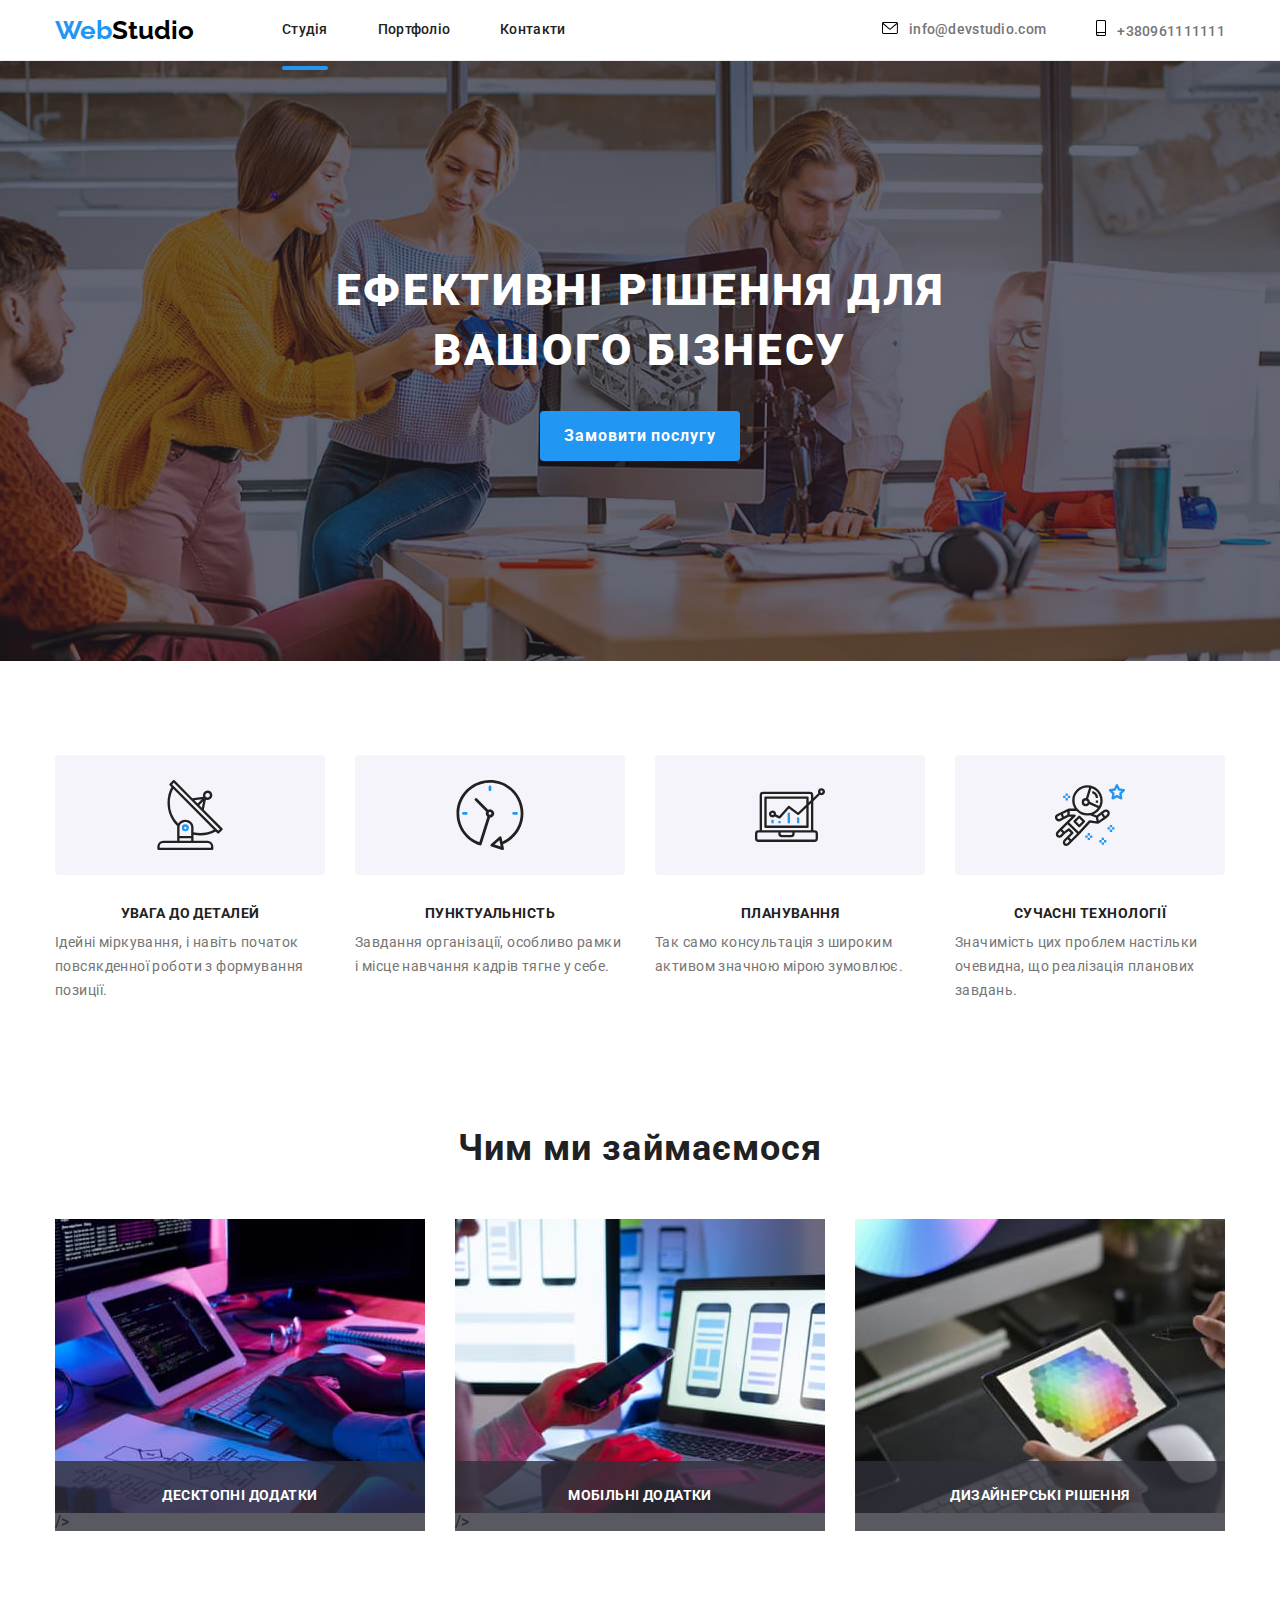
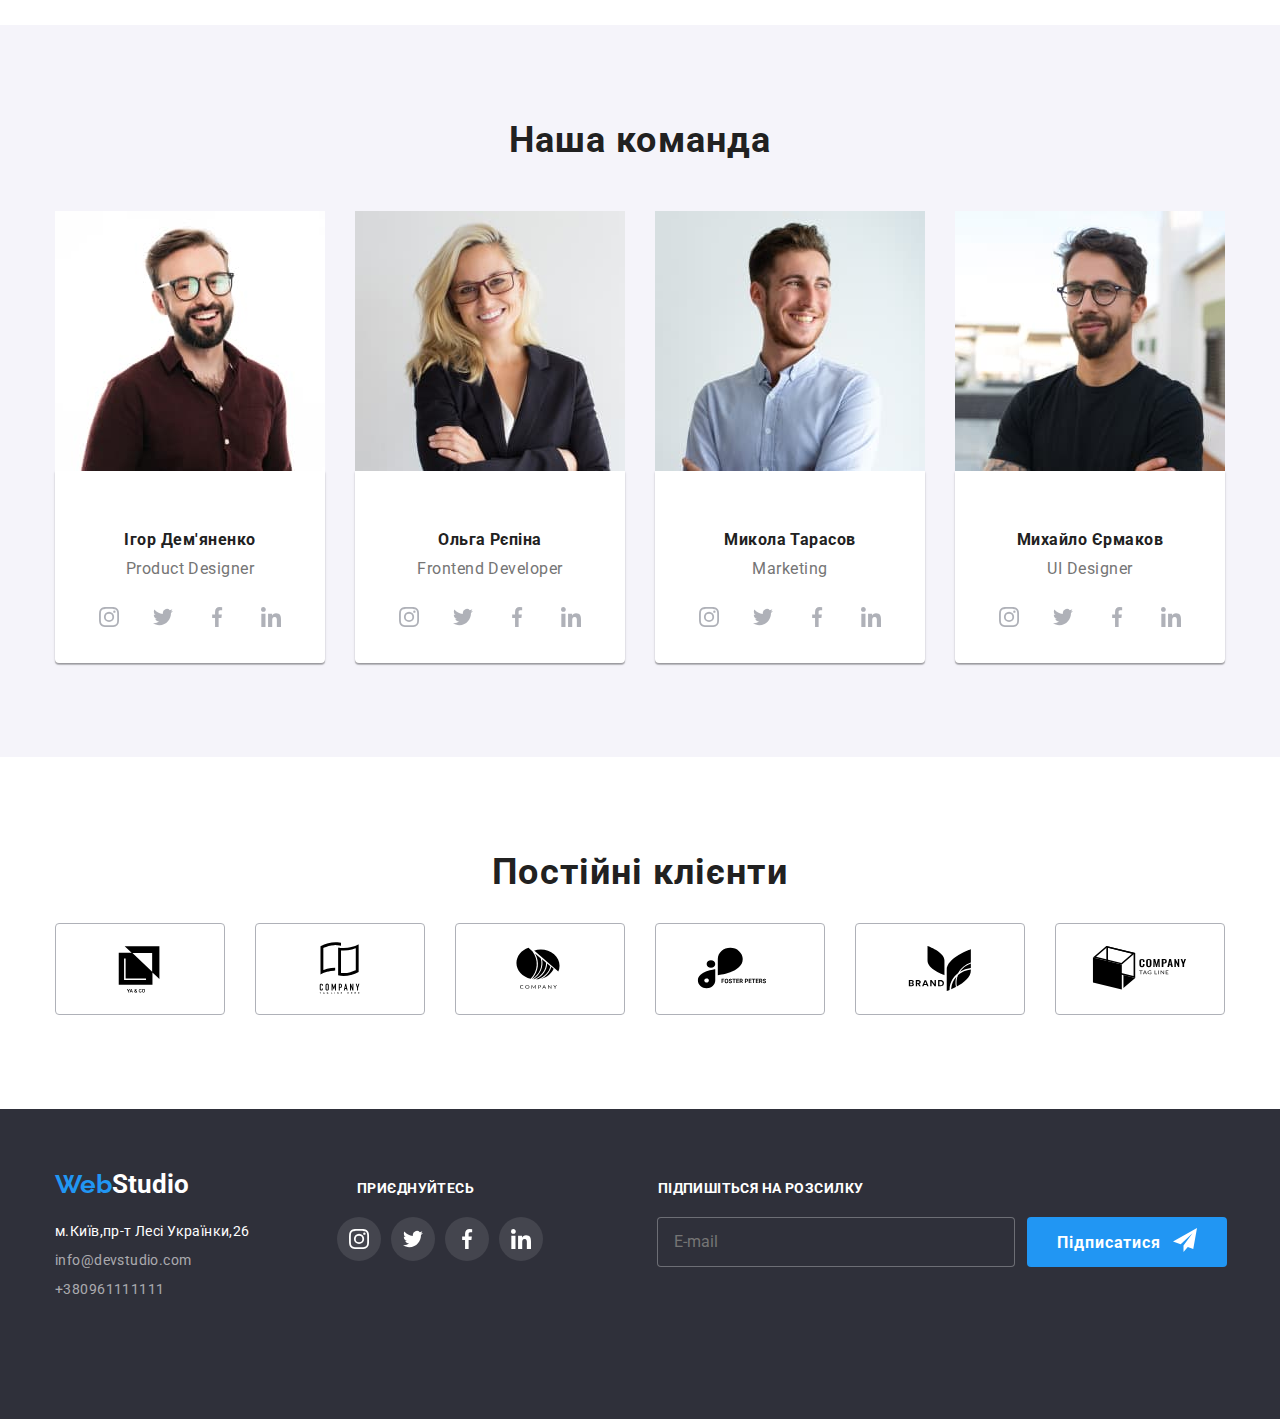
==== index.html @ 284c0810 "адаптивна верствка" ====
<!DOCTYPE html>
<html lang="en">
  <head>
    <meta charset="UTF-8" />
    <meta http-equiv="X-UA-Compatible" content="IE=edge" />
    <meta name="viewport" content="width=device-width, initial-scale=1.0" />
 <link rel="preconnect" href="https://fonts.googleapis.com" />
    <link rel="preconnect" href="https://fonts.gstatic.com" crossorigin />
    <link
      href="https://fonts.googleapis.com/css2?family=Raleway:wght@700&family=Roboto:wght@400;500;700;900&display=swap"
      rel="stylesheet"
    />
    <link
      rel="stylesheet"
      href="https://cdnjs.cloudflare.com/ajax/libs/modern-normalize/1.1.0/modern-normalize.min.css"
    />
    <title>WebStudio</title>

    <link
      rel="stylesheet"
      href="https://cdnjs.cloudflare.com/ajax/libs/modern-normalize/1.1.0/modern-normalize.min.css"
    />
    <link rel="stylesheet" href="./css/main.min.css" />
  </head>
  <body>
    <header class="section__header">
      <div class="container container__header">
        <nav class="navigation">
          <a lang="en" class="link logo___main" href="./index.html">
            <span class="logo">Web</span
            ><span class="logo logo__additional">Studio</span></a
          >
         
            <ul class="list navigation__menu">
            <li class="navigation__items">
              <a href="./index.html" class="link navigation__titles current link__navigation">
                Студія</a
              >
            </li>
            <li>
              <a href="./portfolio.html" class="link navigation__titles link__navigation">
                Портфоліо
              </a>
            </li>

            <li>
              <a href="#" class="link navigation__titles link__navigation"> Контакти</a>
            </li>
          </ul>
        </nav>
      
         <ul class="list list__contacts">
          <li>
            <a
              href="mailto:info@devstudio.com"
              class="link__contacts contacts"
            >
              
              <svg class="contacts__icon envelope" width="16"
                  height="12">
                <use
                  href="./images/icons.svg#icon-envelope"
                  
                ></use>
              </svg>
              info@devstudio.com</a
            >
          </li>
          <li>
            <a href="tel:+380961111111" class="link__contacts contacts">
             <svg class="contacts__icon smartphone"  width="10"
                  height="16">
                <use
                  href="./images/icons.svg#icon-smartphone"
                 
                ></use>
              </svg>
              +380961111111</a
            >
          </li>
        </ul>
       
         <button type="button" class="menu__button js-open-menu"
        >
            <svg width="40" height="40">
              
            <use href="./images/icons.svg#icon-menu_40px-1"></use>
            </svg>
          </button>
      </div>
    </header>
     <main>
     <section class="section__hero overlay">
 
    
    <h1 class="hero__title">Ефективні рішення для вашого бізнесу</h1>
    <button type="button"  class="button button__primary" data-modal-open>Замовити послугу</button>
 
      </section>
    
      <section class="section__benefits">
        <div class="container">
          <h2 class="is-hidden">Наші переваги</h2>

          <ul class="list list__benefits">
            <li class="benefits__items">
              <div class="benefits">
                <svg class="benefits__icon antenna"  width="65.32"
                    height="70">
                  <use
                    href="./images/icons.svg#icon-antenna"
                   
                  ></use>
                </svg>
              </div>

              <h3 class="benefits__title">Увага до деталей</h3>

              <p class="discription__benefits">
                Ідейні міркування, і навіть початок повсякденної роботи з
                формування позиції.
              </p>
            </li>

            <li class="benefits__items">
              <div class="benefits">
                <svg class="benefits__icon clock" width="66.96"
                    height="70">
                  <use
                    href="./images/icons.svg#icon-clock"
                    
                  ></use>
                </svg>
              </div>
              <h3 class="benefits__title">Пунктуальність</h3>

              <p class="discription__benefits">
                Завдання організації, особливо рамки і місце навчання кадрів
                тягне у себе.
              </p>
            </li>

            <li class="benefits__items">
              <div class="benefits">
                <svg class="benefits__icon diagram"  width="70"
                    height="53.69">
                  <use
                    href="./images/icons.svg#icon-diagram"
                   
                  ></use>
                </svg>
              </div>
              <h3 class="benefits__title">Планування</h3>

              <p class="discription__benefits">
                Так само консультація з широким активом значною мірою зумовлює.
              </p>
            </li>

            <li class="benefits__items">
              <div class="benefits">
                <svg class="benefits__icon astronaut" width="70"
                    height="70">
                  <use
                    href="./images/icons.svg#icon-astronaut"
                    
                  ></use>
                </svg>
              </div>

              <h3 class="benefits__title">Сучасні технології</h3>

              <p class="discription__benefits">
                Значимість цих проблем настільки очевидна, що реалізація
                планових завдань.
              </p>
            </li>
          </ul>
        </div>
      </section>
      <section class="section activity__section">
        <div class="container">
          <h2 class="activity__title">Чим ми займаємося</h2>
          <ul class="list list__activity">
            <li class="activity__item">
  <img class="activity__img" 
 srcset="./images/activity/activity1.jpg 1x, ./images/activity/activity1_2x.jpg 2x" 
src="./images/activity/activity1.jpg" 
alt="людина працює за комп'ютером" 
width="370" 
height="294">            
/>
              <div class="activity">
                <h3 class="picture__title">Десктопні додатки</h3>
              </div>
            </li>

            <li class="activity__item">
   <img class="activity__img" 
 srcset="./images/activity/activity2.jpg 1x, ./images/activity/activity2_2x.jpg 2x" 
src="./images/activity/activity2.jpg" 
alt="людина за комп'ютером з телефоном в руках" 
width="370" 
height="294">            
/>          

               <div class="activity">
                <h3 class="picture__title">Мобільні додатки</h3>
              </div>
            </li>

            <li class="activity__item">
 
 <img class="activity__img" 
 srcset="./images/activity/activity3.jpg 1x, ./images/activity/activity3_2x.jpg 2x" 
src="./images/activity/activity3.jpg" 
alt="людина з планшетом в руках" 
width="370" 
height="294">
              
<div class="activity">
                <h3 class="picture__title">Дизайнерські рішення</h3>
              </div>
            </li>
          </ul>
        </div>
      </section>
</section>
      <section class="team__section">
        <div class="container team__container">
          <h2 class="team__title">Наша команда</h2>
          <ul class="list list__team">
            <li class="team__card">
               <picture>
<source srcset="./images/team/teamcard1_1x_desktop.jpg 1x, ./images/team/teamcard1_2x_desktop.jpg 2x "
media="(min-width:1200px">
<source srcset="./images/team/teamcard1_1x_tablet.jpg 1x, ./images/team/teamcard1_2x_tablet.jpg 2x"
media="(min-width: 768px)">
<source srcset="./images/team/teamcard1_1x_mobile.jpg 1x, ./images/team/teamcard1_2x_mobile.jpg 2x" 
media="(max-width: 767px)">
<img class="team__image" 
src="./images/teamcard1_1x_desktop.jpg" 
alt="фото Ігора Дем'яненко">
                        </picture>
 
              <div class="team__item">
                <h3 class="person__title">Ігор Дем'яненко</h3>
                <p class="post__title">Product Designer</p>
                <ul class="list icon__list">
                  <li class="icon__item">
                    <a href="" class="link__icon">
                      <svg class="icon">
                        <use
                          href="./images/icons.svg#icon-instagram"
                          width="20"
                          height="20"
                        ></use>
                      </svg>
                    </a>
                  </li>
                  <li class="icon__item">
                    <a href="" class="link__icon">
                      <svg class="icon">
                        <use
                          href="./images/icons.svg#icon-twitter"
                          width="20"
                          height="20"
                        ></use>
                      </svg>
                    </a>
                  </li>
                  <li class="icons__item">
                    <a href="" class="link__icon">
                      <svg class="icon">
                        <use
                          href="./images/icons.svg#icon-facebook"
                          width="20"
                          height="20"
                        ></use>
                      </svg>
                    </a>
                  </li>
                  <li class="icons__item">
                    <a href="" class="link__icon">
                      <svg class="icon">
                        <use
                          href="./images/icons.svg#icon-linkedin"
                          width="20"
                          height="20"
                        ></use>
                      </svg>
                    </a>
                  </li>
                </ul>
              </div>
            </li>
            <li class="team__card">
              <picture>
<source srcset="./images/team/teamcard2_1x_desktop.jpg 1x, ./images/team/teamcard2_2x_desktop.jpg 2x "
media="(min-width:1200px">
<source srcset="./images/team/teamcard2_1x_tablet.jpg 1x, ./images/team/teamcard2_2x_tablet.jpg 2x"
media="(min-width: 768px)">
<source srcset="./images/team/teamcard2_1x_mobile.jpg 1x, ./images/team/teamcard2_2x_mobile.jpg 2x" 
media="(max-width: 767px)">
<img class="team__image" 
src="./images/teamcard2_1x_desktop.jpg" 
alt="фото Ольги Рєпіної">  
</picture>            
              <!-- <img
                src="./images/teamcard2.jpg"
                alt="фронтенд розробник"
                width="450"
                height="460"
              /> -->
              <div class="team__item">
                <h3 class="person__title">Ольга Рєпіна</h3>
                <p class="post__title">Frontend Developer</p>
                <ul class="list icon__list">
                  <li class="icon__item">
                    <a href="" class="link__icon">
                      <svg class="icon">
                        <use
                          href="./images/icons.svg#icon-instagram"
                          width="20"
                          height="20"
                        ></use>
                      </svg>
                    </a>
                  </li>
                  <li class="icon__item">
                    <a href="" class="link__icon">
                      <svg class="icon">
                        <use
                          href="./images/icons.svg#icon-twitter"
                          width="20"
                          height="20"
                        ></use>
                      </svg>
                    </a>
                  </li>
                  <li class="icons__item">
                    <a href="" class="link__icon">
                      <svg class="icon">
                        <use
                          href="./images/icons.svg#icon-facebook"
                          width="20"
                          height="20"
                        ></use>
                      </svg>
                    </a>
                  </li>
                  <li class="icons__item">
                    <a href="" class="link__icon">
                      <svg class="icon">
                        <use
                          href="./images/icons.svg#icon-linkedin"
                          width="20"
                          height="20"
                        ></use>
                      </svg>
                    </a>
                  </li>
                </ul>
              </div>
            </li>

            <li class="team__card">
<picture>
<source srcset="./images/team/teamcard3_1x_desktop.jpg 1x, ./images/team/teamcard3_2x_desktop.jpg 2x "
media="(min-width:1200px">
<source srcset="./images/team/teamcard3_1x_tablet.jpg 1x, ./images/team/teamcard3_2x_tablet.jpg 2x"
media="(min-width: 768px)">
<source srcset="./images/team/teamcard3_1x_mobile.jpg 1x, ./images/team/teamcard3_2x_mobile.jpg 2x" 
media="(max-width: 767px)">
<img class="team__image" 
src="./images/teamcard3_1x_desktop.jpg" 
alt="фото Миколи Тарасова">  
</picture> 
              <!-- <img
                src="./images/teamcard3.jpg"
                alt="маркетолог"
                width="270"
                height="260"
              /> -->
              <div class="team__item">
                <h3 class="person__title">Микола Тарасов</h3>
                <p class="post__title">Marketing</p>
                <ul class="list icon__list">
                  <li class="icon__item">
                    <a href="" class="link__icon">
                      <svg class="icon">
                        <use
                          href="./images/icons.svg#icon-instagram"
                          width="20"
                          height="20"
                        ></use>
                      </svg>
                    </a>
                  </li>
                  <li class="icon__item">
                    <a href="" class="link__icon">
                      <svg class="icon">
                        <use
                          href="./images/icons.svg#icon-twitter"
                          width="20"
                          height="20"
                        ></use>
                      </svg>
                    </a>
                  </li>
                  <li class="icons__item">
                    <a href="" class="link__icon">
                      <svg class="icon">
                        <use
                          href="./images/icons.svg#icon-facebook"
                          width="20"
                          height="20"
                        ></use>
                      </svg>
                    </a>
                  </li>
                  <li class="icons__item">
                    <a href="" class="link__icon">
                      <svg class="icon">
                        <use
                          href="./images/icons.svg#icon-linkedin"
                          width="20"
                          height="20"
                        ></use>
                      </svg>
                    </a>
                  </li>
                </ul>
              </div>
            </li>
            <li class="team__card">
 <picture>
<source srcset="./images/team/teamcard4_1x_desktop.jpg 1x, ./images/team/teamcard4_2x_desktop.jpg 2x "
media="(min-width:1200px">
<source srcset="./images/team/teamcard4_1x_tablet.jpg 1x, ./images/team/teamcard4_2x_tablet.jpg 2x"
media="(min-width: 768px)">
<source srcset="./images/team/teamcard4_1x_mobile.jpg 1x, ./images/team/teamcard4_2x_mobile.jpg 2x" 
media="(max-width: 767px)">
<img class="team__image" 
src="./images/teamcard4_1x_desktop.jpg" 
alt="фото Михайла Єрмакова">  
</picture>              
              <!-- <img
                src="./images/teamcard4.jpg"
                alt="дизайнер інтерфейсу"
                width="270"
                height="260"
              /> -->
              <div class="team__item">
                <h3 class="person__title">Михайло Єрмаков</h3>
                <p class="post__title">UI Designer</p>
                <ul class="list icon__list">
                  <li class="icon__item">
                    <a href="" class="link__icon">
                      <svg class="icon">
                        <use
                          href="./images/icons.svg#icon-instagram"
                          width="20"
                          height="20"
                        ></use>
                      </svg>
                    </a>
                  </li>
                  <li class="icon__item">
                    <a href="" class="link__icon">
                      <svg class="icon">
                        
                        <use
                          href="./images/icons.svg#icon-twitter"
                          width="20"
                          height="20"
                        ></use>
                      </svg>
                    </a>
                  </li>
                  <li class="icons__item">
                    <a href="" class="link__icon">
                      <svg class="icon">
                        <use
                          href="./images/icons.svg#icon-facebook"
                          width="20"
                          height="20"
                        ></use>
                      </svg>
                    </a>
                  </li>
                  <li class="icons__item">
                    <a href="" class="link__icon">
                      <svg class="icon">
                        <use
                          href="./images/icons.svg#icon-linkedin"
                          width="20"
                          height="20"
                        ></use>
                      </svg>
                    </a>
                  </li>
                </ul>
        </div>
      </section>
    <section class="section__clients">
        <div class="container">
          <h2 class="clients__title">Постійні клієнти</h2>
          <ul class="list list__clients">
            <li>
              <a href="" class="clients__link">
                <svg class="clients__icon">
                  <use
                    href="./images/icons.svg#icon-logo1"
                    width="106"
                    height="60"
                  ></use>
                </svg>
              </a>
            </li>
            <li>
              <a href="" class="clients__link">
                <svg class="clients__icon">
                  <use
                    href="./images/icons.svg#icon-logo2"
                    width="106"
                    height="60"
                  ></use>
                </svg>
              </a>
            </li>
            <li>
              <a href="" class="clients__link">
                <svg class="clients__icon">
                  <use
                    href="./images/icons.svg#icon-logo3"
                    width="106"
                    height="60"
                  ></use>
                </svg>
              </a>
            </li>
            <li>
              <a href="" class="clients__link">
                <svg class="clients__icon">
                  <use
                    href="./images/icons.svg#icon-logo4"
                    width="106"
                    height="60"
                  ></use>
                </svg>
              </a>
            </li>
            <li>
              <a href="" class="clients__link">
                <svg class="clients__icon">
                  <use
                    href="./images/icons.svg#icon-Logo5"
                    width="106"
                    height="60"
                  ></use>
                </svg>
              </a>
            </li>
            <li class="clients__item">
              <a href="" class="clients__link">
                <svg class="clients__icon">
                  <use
                    href="./images/icons.svg#icon-Logo-20-1"
                    width="106"
                    height="60"
                  ></use>
                </svg>
              </a>
            </li>
          </ul>
        </div>
      </section>   
      <footer class="footer">
      <div class="container box_footer">
        <div class="box">
         
          <div class="box__first">
            <div class="logo__footer">
              <a lang="en" href="./index.html" class="link">
                <span class="logo">Web</span
                ><span class="logo__specific">Studio</span></a
              >
            </div>
            <div class="conainer__address">
            <address>
              <ul class="list address__list">
                <li class="address__item">
                  <a
                    class="link link__map"
                    href="https://goo.gl/maps/CPtrU1FHBa2aNyZL9"
                    target="_blank"
                    rel="noopener noreferrer nofollow"
                  >
                    м.Київ,пр-т Лесі Українки,26</a
                  >
                </li>
                <li class="address__item">
                  <a class="link__mail" href="mailto:info@devstudio.com"
                    >info@devstudio.com</a
                  >
                </li>
                <li class="address__item">
                  <a class="link__phone" href="tel:+380961111111"
                    >+380961111111</a
                  >
                </li>
              </ul>
            </address>
            </div>
          </div>
          <div class="box__icons">
            <p class="footer__title footer__title--left">приєднуйтесь</p>
<ul class="list footer__list">
                  <li class="icon__item">
                    <a href="" class="link__icon">
                      <svg class="icon__footer"  width="20"
                          height="20">
                        <use
                          href="./images/icons.svg#icon-instagram"
                         
                        ></use>
                      </svg>
                    </a>
                  </li>
                  <li class="icon__item">
                    <a href="" class="link__icon">
                      <svg class="icon__footer"  width="20"
                          height="20">
                        <use
                          href="./images/icons.svg#icon-twitter"
                         
                        ></use>
                      </svg>
                    </a>
                  </li>
                  <li class="icon__item">
                    <a href="" class="link__icon">
                      <svg class="icon__footer" width="20"
                          height="20">
                        <use
                          href="./images/icons.svg#icon-facebook"
                         
                        ></use>
                      </svg>
                    </a>
                  </li>
                  <li class="icon__item">
                    <a href="" class="link__icon" >
                      <svg class="icon__footer" width="20"
                          height="20">
                        <use
                          href="./images/icons.svg#icon-linkedin"
                          
                        ></use>
                      </svg>
                    </a>
                  </li>
                </ul>
            

        </div>
      </div>
     
      <div class="box__form">
      <p class="footer__title footer__title--right">Підпишіться на розсилку</p>
      
      <form  class="footer__form">

<input type="email" id="mail" name="user-email" class="field__footer" placeholder="E-mail">

<button type="submit" class="button__footer">
Підписатися
<svg width="24" height="24">
  <use href="./images/icons.svg#icon-icon-send-3-1" ></use>
</svg>
</button>
</div>
</div>
      </form>
    </footer>
    <div class="mobile__menu js-menu-container">
      <div class="mobile__container">
      <button type="button" class="mobile__button js-close-menu">
        <svg class="icon__button" width="18.67" height="18.67">
          <use href="./images/icons.svg#icon-close_40px-2-1"></use>
      </svg>
        </button>
        
<ul class="list mobile__list">
            <li class="menu__items">
              <a href="./index.html" class="link mobile__link">
                Студія</a
              >
            </li>
            <li class="menu__items">
              <a href="./portfolio.html" class="link mobile__link">
                Портфоліо
              </a>
            </li>

            <li class="menu__items">
              <a href="#" class="link mobile__link"> Контакти</a>
            </li>
          </ul>
           <ul class="list contacts__list">
          <li class="contacts__item">
            <a
              href="mailto:info@devstudio.com"
              class="link contacts__link"
            >
              
             
              info@devstudio.com</a
            >
          </li>
          <li class="contacts__item">
            <a href="tel:+380961111111" class="link contacts__link">
            
              +380961111111</a
            >
          </li>
        </ul>
        <ul class="list networks__list">
         <li class="networks__item">
          <a href="#" class="link network__link">Instagram</a>
         <div class="line"></div>
         </li>
<li class="networks__item">
          <a href="#" class="link network__link">Twitter</a>
          <div class="line"></div>
         </li>
        
        <li class="networks__item">
          <a href="#" class="link network__link">Facebook</a>
               <div class="line"></div>
         </li>
         <li class="networks__item">
          <a href="#" class="link network__link">LinkedIn</a>
               
         </li>
         </ul>
         </div>
    </div>
    <div class="backdrop is-hidden" data-modal>
      <div class="modal">
        
        <button data-modal-close class="close__button">
          <svg class="close__btn" width="18" height="18"><use href="./images/icons.svg#icon-close-black-18dp-2-1-1" ></use></svg></button>
    <form action="" class="form__modal">
        <p class="modal__title">Залиште свої дані, ми вам передзвонимо</p>
        <div class="container__modal">
<label for="person-name" class="person__data">Ім'я</label>
<div class="icon__wrapper">
<input type="text" id="person-name" name="person-name" class="field">
<svg class="icon__data" width="12" height="12"><use href="./images/icons.svg#icon-person-black-18dp"></use></svg>

</div>
</div>
<div class="container__modal">
<label for="person-tel" class="person__data">Телефон</label>
<div class="icon__wrapper">
<input type="tel" id="person-tel" name="person-tel" class="field">
<svg class="icon__data" width="12" height="12"><use href="./images/icons.svg#icon-phone-black-18dp"></use></svg>
</div>
</div>
<div class="container__modal">
<label for="person-mail" class="person__data">Пошта</label>
<div class="icon__wrapper">
<input type="email" id="person-mail" name="person-mail" class="field">
<svg class="icon__data" width="12" height="12"><use href="./images/icons.svg#icon-email-black-18dp"></use></svg>

</div>
</div>
<div class="textarea__container">
<label for="comments" class="person__data">Коментар</label>
<textarea name="comments" id="comments" width="100%" height="120" class="comments__field" placeholder="Введіть текст"></textarea>
 </div>
<div class="checkbox__container">
 <label class="label__input">
    <input type="checkbox" class="input">
<svg class="icon__modal" width="11" height="8"><use href="./images/icons.svg#icon-icon-check-12-1"></use></svg>
      
        Погоджуюся з розсилкою та приймаю  &nbsp
          <a href="#" class="contract__link"> Умови договору</a>
</label>
</div>
<button type="submit" class="button__form">Відправити</button>
      </form> 
     </div>
     </div>
    
      <script src="./js/mobile-menu.js"></script>
       <script src="./js/modal.js"></script>
  </body>
</html>
---- css/main.min.css ----
:root{--base-color: #212121;--additional-color: #2196F3;--accent-color: #000000;--text-color: #757575;--attribute-color: #FFFFFF;--section-color: #2F303A;--contacts-color: rgba(255, 255, 255, 0.6);--shade-color: #F5F4FA;--portfolio-color: #F5F5F5;--button-active: #188CE8;--border-color: #ECECEC;--secondary-border: #EEEEEE;--icon-color: #AFB1B8;--background-icon: rgba(255, 255, 255, 0.1);--transition-timing-function: cubic-bezier(0.4, 0, 0.2, 1);--transition-duration: 250ms}body{font-family:"Roboto",sans-serif;font-weight:500;color:var(--base-color);background-color:var(--attribute-color)}h1,h2,h3,h4,h5,h6,p,ul{margin:0;padding:0}img{display:block;max-width:100%;height:auto}.is-hidden{position:absolute;width:1px;height:1px;margin:-1px;padding:0;overflow:hidden;border:0;clip:rect(0 0 0 0)}a{text-decoration:none}.list{list-style-type:none}.link{text-decoration:none}.is-hidden{position:absolute;width:1px;height:1px;margin:-1px;padding:0;overflow:hidden;border:0;clip:rect(0 0 0 0)}.section__header{background-color:var(--attribute-color);border-bottom:1px solid var(--border-color)}@media screen and (max-width: 479px){.container__header{width:320px}}@media screen and (min-width: 480px){.container__header{display:-webkit-box;display:-ms-flexbox;display:flex;-webkit-box-align:center;-ms-flex-align:center;align-items:center;height:60px}}@media screen and (min-width: 768px){.container__header{width:768px}}@media screen and (min-width: 1200px){.container__header{width:1200px;-webkit-box-align:center;-ms-flex-align:center;align-items:center}}@media screen and (max-width: 767px){.navigation__menu{display:none}}@media screen and (min-width: 768px){.navigation__menu{display:-webkit-box;display:-ms-flexbox;display:flex;gap:50px;-webkit-box-pack:justify;-ms-flex-pack:justify;justify-content:space-between;-webkit-box-align:center;-ms-flex-align:center;align-items:center}}@media screen and (max-width: 767px){.list__contacts{display:none}}@media screen and (min-width: 768px){.list__contacts{display:block;padding:21px 0px}}@media screen and (min-width: 1200px){.list__contacts{display:-webkit-box;display:-ms-flexbox;display:flex;gap:50px}}.list__contacts:focus{color:var(--additional-color)}.list__contacts:hover{color:var(--additional-color)}@media screen and (min-width: 767px){.menu__button{display:none}}@media screen and (min-width: 768px){.navigation{display:-webkit-box;display:-ms-flexbox;display:flex;margin-right:auto;-webkit-box-align:center;-ms-flex-align:center;align-items:center}}@media screen and (min-width: 768px){.link__navigation{display:block;padding:32px 0px}}@media screen and (max-width: 767px){.logo___main{margin-top:16px;margin-bottom:16px}}@media screen and (min-width: 768px){.logo___main{margin:26px 88px 26px 0px}}.navigation__titles{font-size:14px;letter-spacing:.02em;line-height:1.14;color:var(--base-color);-webkit-transition-property:color;transition-property:color;-webkit-transition-duration:var(--transition-duration);transition-duration:var(--transition-duration);-webkit-transition-timing-function:var(--transition-timing-function);transition-timing-function:var(--transition-timing-function)}.navigation__titles:focus{color:var(--additional-color)}.navigation__titles:hover{color:var(--additional-color)}.link__contacts{font-size:14px;line-height:1.14;letter-spacing:.02em;color:var(--text-color);-webkit-transition-property:color;transition-property:color;-webkit-transition-duration:var(--transition-duration);transition-duration:var(--transition-duration);-webkit-transition-timing-function:var(--transition-timing-function);transition-timing-function:var(--transition-timing-function)}.link__contacts:focus{color:var(--additional-color)}.link__contacts:hover{color:var(--additional-color)}.contacts__icon{margin-right:8px;-webkit-transition-property:fill;transition-property:fill;-webkit-transition-duration:var(--transition-duration);transition-duration:var(--transition-duration);-webkit-transition-timing-function:var(--transition-timing-function);transition-timing-function:var(--transition-timing-function)}.link__contacts:focus .contacts__icon{fill:var(--additional-color)}.link__contacts:hover .contacts__icon{fill:var(--additional-color)}.current{position:relative}.current::after{content:"";position:absolute;bottom:0;left:0;width:100%;height:4px;background:var(--additional-color);border-radius:2px}.mobile__menu{padding:48px 40px;position:fixed;display:none;width:100%;height:100%;background-color:var(--attribute-color);position:fixed;top:0;left:0;z-index:1}.mobile__menu.is-open{display:block}.menu__items:last-child{margin-bottom:306px}.menu__items{margin-bottom:32px}.mobile__link{font-size:40px;line-height:1.18;letter-spacing:.02em;color:var(--base-color);-webkit-transition-property:color;transition-property:color;-webkit-transition-duration:var(--transition-duration);transition-duration:var(--transition-duration);-webkit-transition-timing-function:var(--transition-timing-function);transition-timing-function:var(--transition-timing-function)}.mobile__link:focus{color:var(--additional-color)}.mobile__link:hover{color:var(--additional-color)}.contacts__link{font-size:34px;line-height:1.18;letter-spacing:.02em;color:var(--text-color);-webkit-transition-property:color;transition-property:color;-webkit-transition-duration:var(--transition-duration);transition-duration:var(--transition-duration);-webkit-transition-timing-function:var(--transition-timing-function);transition-timing-function:var(--transition-timing-function)}.contacts__link:focus{color:var(--additional-color)}.contacts__link:hover{color:var(--additional-color)}.contacts__item{margin-bottom:32px}.contacts__item:last-child{margin-bottom:64px}.network__link{position:relative;font-size:18px;line-height:1.22;letter-spacing:.02em;color:var(--additional-color)}.network__link:not(:last-child)::after{position:absolute;content:"";top:0px;right:-10px;width:1px;height:22px;background-color:rgba(33,33,33,.2)}.networks__list{display:-webkit-box;display:-ms-flexbox;display:flex;gap:20px}.icon__button{width:40px;height:40px}.mobile__button{position:absolute;right:15px;top:10px;display:-webkit-box;display:-ms-flexbox;display:flex;background-color:var(--attribute-color);border-radius:50%;border:1px solid rgba(0,0,0,.1);width:40px;height:40px;cursor:pointer;-webkit-box-align:center;-ms-flex-align:center;align-items:center;-webkit-box-pack:center;-ms-flex-pack:center;justify-content:center;-webkit-transition-property:fill;transition-property:fill;-webkit-transition-duration:var(--transition-duration);transition-duration:var(--transition-duration);-webkit-transition-timing-function:var(--transition-timing-function);transition-timing-function:var(--transition-timing-function)}.mobile__button:focus .icon__button{fill:var(--additional-color)}.mobile__button:hover .icon__button{fill:var(--additional-color)}.menu__button{background-color:var(--attribute-color);border:1px solid rgba(0,0,0,0);margin-left:auto}.container{margin:0 auto;padding-left:15px;padding-right:15px;max-width:480px}@media screen and (max-width: 479px){.container{max-width:480px}}@media screen and (min-width: 768px){.container{max-width:768px}}@media screen and (min-width: 1200px){.container{max-width:1200px}}.logo{font-family:"Raleway",sans-serif;font-style:normal;font-weight:700;font-size:26px;line-height:1.19;text-decoration:none;color:var(--additional-color)}.logo__additional{font-weight:700;font-size:26px;line-height:1.19;text-decoration:none;color:var(--accent-color)}@media screen and (max-width: 767px){.logo__additional{line-height:1.17;font-size:24px}}.logo__specific{font-weight:700;font-size:26px;line-height:1.19;color:var(--attribute-color);margin-bottom:30px}@media screen and (max-width: 767px){.logo__specific{font-size:24px;line-height:1.17}}@media screen and (max-width: 767px){.logo___main{font-size:24px;line-height:1.17;letter-spacing:.03;margin-top:16px;margin-bottom:16px}}.section__hero{background-color:var(--section-color)}.hero__title{font-weight:900;font-size:26px;line-height:1.61;letter-spacing:.06em;text-transform:uppercase;color:var(--attribute-color)}@media screen and (max-width: 767px){.hero__title{text-align:center;margin-top:0;margin-bottom:30px}}@media screen and (min-width: 768px){.hero__title{width:360px;margin-left:189px;margin-right:189px;text-align:center;margin-bottom:30px}}@media screen and (min-width: 1200px){.hero__title{font-size:44px;line-height:1.36;width:696px;margin-left:auto;margin-right:auto}}.button__primary{display:-webkit-box;display:-ms-flexbox;display:flex;-webkit-box-pack:center;-ms-flex-pack:center;justify-content:center;-webkit-box-align:center;-ms-flex-align:center;align-items:center;white-space:nowrap;margin-left:auto;margin-right:auto;-webkit-transition-property:background-color,-webkit-box-shadow;transition-property:background-color,-webkit-box-shadow;transition-property:background-color,box-shadow;transition-property:background-color,box-shadow,-webkit-box-shadow;-webkit-transition-duration:var(--transition-duration);transition-duration:var(--transition-duration);-webkit-transition-timing-function:var(--transition-timing-function);transition-timing-function:var(--transition-timing-function)}.button__primary:hover{background-color:var(--button-active);-webkit-box-shadow:0px 4p 4px rgba(0,0,0,.15);box-shadow:0px 4p 4px rgba(0,0,0,.15)}.button__primary:focus{background-color:var(--button-active);-webkit-box-shadow:0px 4p 4px rgba(0,0,0,.15);box-shadow:0px 4p 4px rgba(0,0,0,.15)}.backdrop{position:fixed;top:0;left:0;width:100%;height:100%;background-color:rgba(0,0,0,.2);-webkit-transition-property:opacity,visibility,-webkit-box-shadow;transition-property:opacity,visibility,-webkit-box-shadow;transition-property:opacity,visibility,box-shadow;transition-property:opacity,visibility,box-shadow,-webkit-box-shadow;-webkit-transition-duration:var(--transition-duration);transition-duration:var(--transition-duration);-webkit-transition-timing-function:var(--transition-timing-function);transition-timing-function:var(--transition-timing-function)}.modal{padding:40px;position:absolute;top:50%;left:50%;-webkit-transform:translate(-50%, -50%);transform:translate(-50%, -50%);background-color:var(--attribute-color);width:450px;height:609px;-webkit-box-shadow:0px 1px 3px rgba(0,0,0,.12),0px 1px 1px rgba(0,0,0,.14),0px 2px 1px rgba(0,0,0,.2);box-shadow:0px 1px 3px rgba(0,0,0,.12),0px 1px 1px rgba(0,0,0,.14),0px 2px 1px rgba(0,0,0,.2);border-radius:4px}@media screen and (min-width: 1200px){.modal{width:528px;height:581px}}.close__button{position:absolute;right:8px;top:8px;display:-webkit-box;display:-ms-flexbox;display:flex;background-color:var(--attribute-color);border-radius:50%;border:1px solid rgba(0,0,0,.1);width:30px;height:30px;cursor:pointer;-webkit-box-align:center;-ms-flex-align:center;align-items:center;-webkit-box-pack:center;-ms-flex-pack:center;justify-content:center;-webkit-transition-property:fill;transition-property:fill;-webkit-transition-duration:var(--transition-duration);transition-duration:var(--transition-duration);-webkit-transition-timing-function:var(--transition-timing-function);transition-timing-function:var(--transition-timing-function)}.close__button:focus{fill:var(--additional-color)}.close__button:hover{fill:var(--additional-color)}.close__button .close__button:focus .close__btn{fill:var(--additional-color)}.close__button:focus .close__btn{fill:var(--additional-color)}.close__button:focus .close__btn{fill:var(--additional-color)}.close__button:hover .close__btn{fill:var(--additional-color)}.modal__title{font-weight:700;font-size:20px;line-height:1.5;text-align:center;letter-spacing:.03em;color:var(--base-color);margin-bottom:12px}@media screen and (min-width: 1200px){.modal__title{line-height:1.15}}.person__data{display:block;font-weight:400;font-size:12px;line-height:1.17;letter-spacing:.01em;color:var(--text-color)}@media screen and (min-width: 1200px){.person__data{margin-bottom:4px}}.container__modal{margin-bottom:10px}.field{display:block;width:100%;height:40px;border:1px solid rgba(33,33,33,.2);border-radius:4px;outline:none;padding:11px 11px 11px 35px;-webkit-transition-property:border-color;transition-property:border-color;-webkit-transition-duration:var(--transition-duration);transition-duration:var(--transition-duration);-webkit-transition-timing-function:var(--transition-timing-function);transition-timing-function:var(--transition-timing-function)}.field:focus{border-color:var(--additional-color)}.field:focus+.icon__data{fill:var(--additional-color)}.comments__field{width:100%;display:block;height:120px;padding:12px 16px;resize:none;border:1px solid rgba(33,33,33,.2);border-radius:4px;outline:none;-webkit-transition-property:border-color;transition-property:border-color;-webkit-transition-duration:var(--transition-duration);transition-duration:var(--transition-duration);-webkit-transition-timing-function:var(--transition-timing-function);transition-timing-function:var(--transition-timing-function)}.comments__field:focus{border-color:var(--additional-color)}.comments__field::-webkit-input-placeholder{font-weight:400;font-size:12px;line-height:1.17;letter-spacing:.01em;color:rgba(117,117,117,.5)}.comments__field::-moz-placeholder{font-weight:400;font-size:12px;line-height:1.17;letter-spacing:.01em;color:rgba(117,117,117,.5)}.comments__field:-ms-input-placeholder{font-weight:400;font-size:12px;line-height:1.17;letter-spacing:.01em;color:rgba(117,117,117,.5)}.comments__field::-ms-input-placeholder{font-weight:400;font-size:12px;line-height:1.17;letter-spacing:.01em;color:rgba(117,117,117,.5)}.comments__field::placeholder{font-weight:400;font-size:12px;line-height:1.17;letter-spacing:.01em;color:rgba(117,117,117,.5)}.textarea__container{margin-bottom:20px}.checkbox__container{margin-bottom:31px}@media screen and (min-width: 1200px){.checkbox__container{margin-left:13px}}.input{-webkit-appearance:none;-moz-appearance:none;appearance:none}.label__input{position:relative;display:-webkit-box;display:-ms-flexbox;display:flex;font-style:normal;-webkit-box-align:center;-ms-flex-align:center;align-items:center;font-weight:400;font-size:12px;line-height:1.17;letter-spacing:.03em;color:var(--text-color);padding-left:20px}@media screen and (min-width: 1200px){.label__input{line-height:1.71;font-size:14px}}.contract__link{margin:0;padding:0;font-weight:400;font-size:12px;line-height:1.17;letter-spacing:.03em;color:var(--additional-color);text-decoration:underline}.input::before{position:absolute;content:"";width:16px;height:15px;border:1px solid var(--base-color);left:0;top:50%;-webkit-transform:translateY(-50%);transform:translateY(-50%)}.icon__modal{position:absolute;width:16px;height:15px;left:0;top:50%;-webkit-transform:translateY(-50%);transform:translateY(-50%);transform:translateY(-50%);opacity:0;-webkit-transition-property:fill,opacity,background-color;transition-property:fill,opacity,background-color;-webkit-transition-duration:var(--transition-duration);transition-duration:var(--transition-duration);-webkit-transition-timing-function:var(--transition-timing-function);transition-timing-function:var(--transition-timing-function)}.input:checked+.icon__modal{opacity:1;fill:var(--attribute-color);background-color:var(--additional-color)}.button__form{width:200px;padding:10px 52px;color:var(--attribute-color);font-weight:700;font-size:16px;line-height:1.87;text-align:center;letter-spacing:.06em;background:var(--additional-color);-webkit-box-shadow:0px 4px 4px rgba(0,0,0,.15);box-shadow:0px 4px 4px rgba(0,0,0,.15);cursor:pointer;border-radius:4px;border:rgba(0,0,0,0);margin-left:85px;margin-right:85px;-webkit-transition-property:background-color,-webkit-box-shadow;transition-property:background-color,-webkit-box-shadow;transition-property:background-color,box-shadow;transition-property:background-color,box-shadow,-webkit-box-shadow;-webkit-transition-duration:var(--transition-duration);transition-duration:var(--transition-duration);-webkit-transition-timing-function:var(--transition-timing-function);transition-timing-function:var(--transition-timing-function)}@media screen and (min-width: 1200px){.button__form{margin-left:124px;margin-right:124px}}.button__form:focus{background-color:var(--button-active);-webkit-box-shadow:0px 4p 4px rgba(0,0,0,.15);box-shadow:0px 4p 4px rgba(0,0,0,.15)}.button__form:hover{background-color:var(--button-active);-webkit-box-shadow:0px 4p 4px rgba(0,0,0,.15);box-shadow:0px 4p 4px rgba(0,0,0,.15);background-color:var(--button-active);box-shadow:0px 4p 4px rgba(0,0,0,.15)}.icon__wrapper{position:relative}.icon__data{position:absolute;width:18px;height:18px;left:12px;top:50%;-webkit-transform:translateY(-50%);transform:translateY(-50%);-webkit-transition-property:fill;transition-property:fill;-webkit-transition-duration:var(--transition-duration);transition-duration:var(--transition-duration);-webkit-transition-timing-function:var(--transition-timing-function);transition-timing-function:var(--transition-timing-function)}.icon__data:focus{fill:var(--additional-color)}.icon__data:hover{fill:var(--additional-color)}.overlay{padding:118px 0px;margin:0px auto;max-width:1600px;height:auto;background-repeat:no-repeat;background-position:center;background-size:cover}@media screen and (max-width: 480px){.overlay{background-image:-webkit-gradient(linear, left top, right top, from(rgba(47, 48, 58, 0.4)), to(rgba(47, 48, 58, 0.4))),url(../images/hero/hero1x_mobile.jpg);background-image:linear-gradient(to right, rgba(47, 48, 58, 0.4), rgba(47, 48, 58, 0.4)),url(../images/hero/hero1x_mobile.jpg)}}@media screen and (max-width: 767px),(min-device-pixel-ratio: 2),(-webkit-min-device-pixel-ratio: 2),(min-resolution: 192dpi),(min-resolution: 2dppx){.overlay{background-image:-webkit-gradient(linear, left top, right top, from(rgba(47, 48, 58, 0.4)), to(rgba(47, 48, 58, 0.4))),url(../images/hero/hero2x_m.jpg);background-image:linear-gradient(to right, rgba(47, 48, 58, 0.4), rgba(47, 48, 58, 0.4)),url(../images/hero/hero2x_m.jpg)}}@media screen and (min-width: 768px){.overlay{background-image:-webkit-gradient(linear, left top, right top, from(rgba(47, 48, 58, 0.4)), to(rgba(47, 48, 58, 0.4))),url(../images/hero/hero1x_tablet.jpg);background-image:linear-gradient(to right, rgba(47, 48, 58, 0.4), rgba(47, 48, 58, 0.4)),url(../images/hero/hero1x_tablet.jpg)}}@media(min-width: 768px),(min-device-pixel-ratio: 2),(-webkit-min-device-pixel-ratio: 2),(min-resolution: 192dpi),(min-resolution: 2dppx){.overlay{background-image:-webkit-gradient(linear, left top, right top, from(rgba(47, 48, 58, 0.4)), to(rgba(47, 48, 58, 0.4))),url(../images/hero/hero2x_tablet.jpg);background-image:linear-gradient(to right, rgba(47, 48, 58, 0.4), rgba(47, 48, 58, 0.4)),url(../images/hero/hero2x_tablet.jpg)}}@media screen and (min-width: 1200px){.overlay{padding:200px 0px;background-image:-webkit-gradient(linear, left top, right top, from(rgba(47, 48, 58, 0.4)), to(rgba(47, 48, 58, 0.4))),url(../images/hero/hero1x\ _desktop.jpg);background-image:linear-gradient(to right, rgba(47, 48, 58, 0.4), rgba(47, 48, 58, 0.4)),url(../images/hero/hero1x\ _desktop.jpg)}}@media(min-width: 1200px),(min-device-pixel-ratio: 2),(-webkit-min-device-pixel-ratio: 2),(min-resolution: 192dpi),(min-resolution: 2dppx){.overlay{background-image:-webkit-gradient(linear, left top, right top, from(rgba(47, 48, 58, 0.4)), to(rgba(47, 48, 58, 0.4))),url(../images/hero/hero2x_desktop.jpg);background-image:linear-gradient(to right, rgba(47, 48, 58, 0.4), rgba(47, 48, 58, 0.4)),url(../images/hero/hero2x_desktop.jpg)}}.button,.button__footer,.button__primary{background-color:var(--additional-color);color:var(--attribute-color);font-style:inherit;font-weight:700;font-size:16px;line-height:1.87;text-align:center;padding:10px 24px;width:200px;height:50px;border:1px solid rgba(0,0,0,0);border-radius:4px;letter-spacing:.06em}.section__benefits{padding-top:60px;padding-bottom:60px}@media screen and (min-width: 1200px){.section__benefits{padding:94px 0px}}@media screen and (max-width: 479px){.benefits__items{width:290px;margin-bottom:30px}}@media screen and (min-width: 480px){.benefits__items{width:450px;margin-bottom:30px}}@media screen and (min-width: 768px){.benefits__items{width:354px;margin-bottom:30px}.benefits__items:nth-child(1){margin-right:30px}.benefits__items:nth-child(3){margin-right:30px}}@media screen and (min-width: 1200px){.benefits__items{width:270px}.benefits__items:nth-child(1){margin-right:0}.benefits__items:nth-child(3){margin-right:0}}@media screen and (max-width: 767px){.benefits__items:not:last-child{margin-bottom:30px}}.benefits__icon{width:70px;height:70px}.benefits__title{font-weight:700;font-size:14px;line-height:1.14;letter-spacing:.03em;text-transform:uppercase;text-align:center;margin-top:30px}@media screen and (min-width: 768px){.benefits__title{margin-bottom:10px}}@media screen and (min-width: 1200px){.benefits__title{line-height:1.17}}.discription__benefits{font-weight:400;font-size:14px;line-height:1.71;letter-spacing:.03em;color:var(--text-color)}.benefits{height:120px;display:-webkit-box;display:-ms-flexbox;display:flex;-webkit-box-pack:center;-ms-flex-pack:center;justify-content:center;-webkit-box-align:center;-ms-flex-align:center;align-items:center;background-color:var(--shade-color);border-radius:4px}@media screen and (max-width: 767px){.benefits{margin-bottom:30px}}@media screen and (min-width: 768px){.list__benefits{display:-webkit-box;display:-ms-flexbox;display:flex;-ms-flex-wrap:wrap;flex-wrap:wrap}}@media screen and (min-width: 1200px){.list__benefits{gap:30px}}.activity__section{padding:0px 0px 94px 0px}@media screen and (max-width: 1199px){.activity__section{display:none}}.picture__title{margin:0;font-weight:700;font-size:14px;line-height:1.14;text-align:center;letter-spacing:.03em;text-transform:uppercase;color:var(--attribute-color)}.list__activity{display:-webkit-box;display:-ms-flexbox;display:flex;gap:30px}.activity__item{width:370px;position:relative}.activity{position:absolute;left:0;right:0;bottom:0;width:370px;height:70px;background-color:rgba(47,48,58,.8);display:-webkit-box;display:-ms-flexbox;display:flex;-webkit-box-align:center;-ms-flex-align:center;align-items:center;-webkit-box-pack:center;-ms-flex-pack:center;justify-content:center}.activity__title{font-weight:700;font-size:36px;line-height:1.17;letter-spacing:.03em;text-align:center;margin-top:0;margin-bottom:50px;text-align:center;color:var(--base-color)}.team__section{padding:60px 0px;background-color:var(--shade-color)}@media screen and (min-width: 1200px){.team__section{padding:94px 0px}}@media screen and (max-width: 767px){.team__card{width:450px}}@media screen and (min-width: 768px){.team__card{width:354px}}@media screen and (min-width: 1200px){.team__card{width:270px}}.team__title{font-weight:700;font-size:36px;line-height:1.17;letter-spacing:.03em;text-align:center;margin-top:0;margin-bottom:50px}.team__item{padding-top:30px;padding-bottom:24px;text-align:center;-webkit-box-shadow:0px 1px 3px rgba(0,0,0,.12),0px 1px 1px rgba(0,0,0,.14),0px 2px 1px rgba(0,0,0,.2);box-shadow:0px 1px 3px rgba(0,0,0,.12),0px 1px 1px rgba(0,0,0,.14),0px 2px 1px rgba(0,0,0,.2);border-radius:0px 0px 4px 4px;background:var(--attribute-color)}.person__title{font-size:16px;line-height:1.19;letter-spacing:.03em;margin-top:0px;margin-bottom:10px}@media screen and (min-width: 1200px){.person__title{line-height:1.17;margin-top:30px}}.post__title{font-weight:400;font-size:16px;line-height:1.19;letter-spacing:.03em;color:var(--text-color)}@media screen and (min-width: 1200px){.post__title{line-height:1.17}}.icon__list{display:-webkit-box;display:-ms-flexbox;display:flex;gap:10px;margin-top:16px;-webkit-box-pack:center;-ms-flex-pack:center;justify-content:center}.icon__item{width:44px;height:44px}.link__icon{display:-webkit-box;display:-ms-flexbox;display:flex;width:44px;height:44px;border-radius:50%;background-color:var(--background-icon);-webkit-box-pack:center;-ms-flex-pack:center;justify-content:center;-webkit-box-align:center;-ms-flex-align:center;align-items:center;-webkit-transition-property:fill,background-color;transition-property:fill,background-color;-webkit-transition-duration:var(--transition-duration);transition-duration:var(--transition-duration);-webkit-transition-timing-function:var(--transition-timing-function);transition-timing-function:var(--transition-timing-function)}.link__icon:hover{background-color:var(--additional-color)}.link__icon:focus{background-color:var(--additional-color)}.icon{width:20px;height:20px;fill:var(--icon-color)}.link__icon:hover .icon{fill:var(--attribute-color)}.link__icon:focus .icon{fill:var(--attribute-color)}.list__team{display:-webkit-box;display:-ms-flexbox;display:flex;-ms-flex-wrap:wrap;flex-wrap:wrap;gap:30px}.section__clients{padding:60px 0px;border-color:var(--attribute-color)}@media screen and (min-width: 1200px){.section__clients{padding:94px 0px}}.clients__title{text-align:center;font-weight:700;font-size:36px;line-height:1.17;text-align:center;letter-spacing:.03em;color:var(--base-color);margin-bottom:30px}.list__clients{display:-webkit-box;display:-ms-flexbox;display:flex;gap:30px;-ms-flex-wrap:wrap;flex-wrap:wrap}.clients__link{display:-webkit-box;display:-ms-flexbox;display:flex;-webkit-box-align:center;-ms-flex-align:center;align-items:center;-webkit-box-pack:center;-ms-flex-pack:center;justify-content:center;width:210px;height:92px;border:1px solid var(--icon-color);border-radius:4px;-webkit-transition-property:border;transition-property:border;-webkit-transition-duration:var(--transition-duration);transition-duration:var(--transition-duration);-webkit-transition-timing-function:var(--transition-timing-function);transition-timing-function:var(--transition-timing-function)}.clients__link:hover{border:1px solid var(--additional-color);fill:var(--additional-color)}.clients__link:focus{border:1px solid var(--additional-color);fill:var(--additional-color)}@media screen and (max-width: 479px){.clients__link{width:290px}}@media screen and (min-width: 768px){.clients__link{width:226px}}@media screen and (min-width: 1200px){.clients__link{width:170px}}.clients__icon{display:block;width:106px;height:60px;-webkit-transition-property:fill;transition-property:fill;-webkit-transition-duration:var(--transition-duration);transition-duration:var(--transition-duration);-webkit-transition-timing-function:var(--transition-timing-function);transition-timing-function:var(--transition-timing-function)}@media screen and (max-width: 479px){.clients__item{width:290px}}@media screen and (min-width: 480px){.clients__item{width:210px;height:92px}}@media screen and (min-width: 768px){.clients__item{width:226px;height:92px}}@media screen and (min-width: 1200px){.clients__item{width:170px;height:92px}}.footer{background-color:var(--section-color);padding:60px 0px}@media screen and (max-width: 479px){.box__footer{width:320px}}.link__map{font-style:normal;font-weight:400;font-size:14px;line-height:1.71;letter-spacing:.03em;color:var(--attribute-color)}.link__mail,.link__phone{font-style:normal;font-weight:400;font-size:14px;line-height:1.71;letter-spacing:.03em;color:var(--contacts-color);-webkit-transition-property:color;transition-property:color;-webkit-transition-duration:var(--transition-duration);transition-duration:var(--transition-duration);-webkit-transition-timing-function:var(--transition-timing-function);transition-timing-function:var(--transition-timing-function)}.link__mail:hover,.link__phone:hover{color:var(--additional-color)}.link__mail:focus,.link__phone:focus{color:var(--additional-color)}.footer__title,.footer__title--left{font-weight:700;font-size:14px;line-height:1.14;letter-spacing:.03em;text-transform:uppercase;color:var(--attribute-color)}@media screen and (max-width: 480px){.footer__title--left{text-align:center}}@media screen and (max-width: 767px){.footer__title--left{text-align:center;margin-bottom:20px}}@media screen and (min-width: 768px){.footer__title--left{margin-right:234px;margin-bottom:20px}}@media screen and (min-width: 1200px){.footer__title--left{margin-right:183px}}.box__first{margin-bottom:60px}@media screen and (max-width: 767px){.logo__footer{margin-bottom:30px;text-align:center}}@media(min-width: 768px){.logo__footer{margin-left:100px;margin-right:0;margin-bottom:20px}}@media screen and (min-width: 1200px){.logo__footer{margin-left:0px;margin-right:156px}}.footer__list{display:-webkit-box;display:-ms-flexbox;display:flex;gap:10px}@media screen and (max-width: 479px){.footer__list{-webkit-box-pack:center;-ms-flex-pack:center;justify-content:center}}@media screen and (min-width: 480px){.footer__list{margin-left:122px;margin-right:122px}}@media screen and (min-width: 768px){.footer__list{margin-left:-20px;margin-right:74px}}@media screen and (min-width: 1200px){.footer__list{margin-right:93px}}.address__list{margin-left:109px;margin-right:109px;text-align:center}@media screen and (max-width: 479px){.address__list{margin-left:auto;margin-right:auto}}@media screen and (min-width: 768px){.address__list{margin-left:61px}}@media screen and (min-width: 1200px){.address__list{text-align:left;margin-left:0px;margin-right:70px}}.address__item{width:232px;height:21px;margin-bottom:8px}.address__item:last-child{margin-bottom:0}.link__icon{display:-webkit-box;display:-ms-flexbox;display:flex;width:44px;height:44px;border-radius:50%;background-color:var(--background-icon);-webkit-box-pack:center;-ms-flex-pack:center;justify-content:center;-webkit-box-align:center;-ms-flex-align:center;align-items:center}.link__icon:focus{background-color:var(--additional-color)}.link__icon:hover{background-color:var(--additional-color)}.icon__footer{width:20px;height:20px;fill:var(--attribute-color)}.footer__title--right{text-align:center;margin-top:60px;margin-bottom:20px}@media screen and (max-width: 479px){.footer__title--right{text-align:center;margin-top:60px}}@media screen and (min-width: 768px){.footer__title--right{margin-top:60px}}@media screen and (min-width: 1200px){.footer__title--right{margin:0;width:207px}}.button__footer{margin-top:20px;margin-left:125px;margin-right:125px;display:-webkit-box;display:-ms-flexbox;display:flex;-webkit-box-pack:center;-ms-flex-pack:center;justify-content:center;gap:12px;-webkit-transition-property:background-color,-webkit-box-shadow;transition-property:background-color,-webkit-box-shadow;transition-property:background-color,box-shadow;transition-property:background-color,box-shadow,-webkit-box-shadow;-webkit-transition-duration:var(--transition-duration);transition-duration:var(--transition-duration);-webkit-transition-timing-function:var(--transition-timing-function);transition-timing-function:var(--transition-timing-function)}.button__footer:hover{border-color:var(--button-active)}.button__footer:focus{border-color:var(--button-active)}@media screen and (max-width: 479px){.button__footer{margin-left:45px;margin-right:45px}}@media screen and (max-width: 767px){.button__footer{-webkit-box-align:center;-ms-flex-align:center;align-items:center}}@media screen and (min-width: 768px){.button__footer{margin-left:auto;margin-right:auto}}@media(min-width: 1200px){.button__footer{margin-left:0;margin-right:0}}.box__form{gap:12px}.field__footer{height:50px;width:450px;border:1px solid rgba(255,255,255,.3);border-radius:4px;background-color:var(--section-color);-webkit-box-sizing:border-box;box-sizing:border-box;padding-left:16px;-webkit-transition-property:border-color;transition-property:border-color;-webkit-transition-timing-function:var(--transition-timing-function);transition-timing-function:var(--transition-timing-function);-webkit-transition-duration:var(--transition-duration);transition-duration:var(--transition-duration)}.field__footer:focus{border-color:var(--additional-color)}.field__footer:hover{border-color:var(--additional-color)}@media(max-width: 479px){.field__footer{width:290px}}@media(min-width: 768px){.field__footer{margin-left:151px}}@media(min-width: 768px){.field__footer{margin-left:0}}@media screen and (min-width: 1200px){.field__footer{height:50px;width:358px;margin-top:20px}}@media(min-width: 768px){.box{display:-webkit-box;display:-ms-flexbox;display:flex;-webkit-box-align:baseline;-ms-flex-align:baseline;align-items:baseline}}@media screen and (min-width: 1200px){.box_footer{display:-webkit-box;display:-ms-flexbox;display:flex;-webkit-box-align:baseline;-ms-flex-align:baseline;align-items:baseline}}@media screen and (min-width: 768px){.footer__form{margin-left:151px;margin-right:137px}}@media screen and (min-width: 1200px){.footer__form{display:-webkit-box;display:-ms-flexbox;display:flex;gap:12px;margin-left:0;margin-right:0}}.field__footer::-webkit-input-placeholder{font-size:16px;line-height:1.25;letter-spacing:.03;color:Solid rgba(255,255,255,.6)}.field__footer::-moz-placeholder{font-size:16px;line-height:1.25;letter-spacing:.03;color:Solid rgba(255,255,255,.6)}.field__footer:-ms-input-placeholder{font-size:16px;line-height:1.25;letter-spacing:.03;color:Solid rgba(255,255,255,.6)}.field__footer::-ms-input-placeholder{font-size:16px;line-height:1.25;letter-spacing:.03;color:Solid rgba(255,255,255,.6)}.field__footer::placeholder{font-size:16px;line-height:1.25;letter-spacing:.03;color:Solid rgba(255,255,255,.6)}@media screen and (max-width: 767px){.portfolio__section{padding:60px 0px}}@media screen and (min-width: 768px){.portfolio__section{padding:60px 0px}}@media screen and (min-width: 1200px){.portfolio__section{padding:94px 0px}}.buttons__nav{display:-webkit-box;display:-ms-flexbox;display:flex;-webkit-column-gap:8px;-moz-column-gap:8px;column-gap:8px;row-gap:15px;-ms-flex-wrap:wrap;flex-wrap:wrap}@media screen and (max-width: 767px){.buttons__nav{margin-bottom:40px}}@media screen and (min-width: 768px){.buttons__nav{margin-bottom:30px;-ms-flex-pack:distribute;justify-content:space-around}}@media screen and (min-width: 1200px){.buttons__nav{margin-bottom:50px}}.button__menu{font-family:inherit;font-size:16px;line-height:1.63;letter-spacing:.03em;background-color:var(--button-color);color:var(--base-color);cursor:pointer;display:inline-block;border-radius:4px;border:1px solid rgba(0,0,0,0);padding:6px 22px;-webkit-transition-property:color,background-color;transition-property:color,background-color;-webkit-transition-duration:var(--transition-duration);transition-duration:var(--transition-duration);-webkit-transition-timing-function:var(--transition-timing-function);transition-timing-function:var(--transition-timing-function)}.button__menu:focus{color:var(--attribute-color);background-color:var(--additional-color);-webkit-box-shadow:0px 3px 1px rgba(0,0,0,.1),0px 1px 2px rgba(0,0,0,.08),0px 2px 2px rgba(0,0,0,.12);box-shadow:0px 3px 1px rgba(0,0,0,.1),0px 1px 2px rgba(0,0,0,.08),0px 2px 2px rgba(0,0,0,.12)}.button__menu:hover{color:var(--attribute-color);background-color:var(--additional-color);-webkit-box-shadow:0px 3px 1px rgba(0,0,0,.1),0px 1px 2px rgba(0,0,0,.08),0px 2px 2px rgba(0,0,0,.12);box-shadow:0px 3px 1px rgba(0,0,0,.1),0px 1px 2px rgba(0,0,0,.08),0px 2px 2px rgba(0,0,0,.12)}.button__menu:first-child{padding:6px 25px}@media screen and (max-width: 767px){.card__item{width:450px}}@media screen and (min-width: 768px){.card__item{width:354px}}.card__title{border:1px solid var(--secondary-border);border-top:none}@media screen and (max-width: 767px){.card__title{padding:20px 24px}}@media screen and (min-width: 768px){.card__title{padding:20px 24px 56px 24px}}@media screen and (min-width: 1200px){.card__title{padding:20px 24px}}.project__title{line-height:2;letter-spacing:.06;margin-bottom:4px}@media screen and (max-width: 767px){.project__title{font-style:bold;font-size:16px;color:var(--base-color)}}@media screen and (min-width: 768px){.project__title{font-weight:700;font-size:18px;line-height:2;letter-spacing:.06;margin-bottom:4px;color:var(--base-color)}}.work__title{font-size:16px;line-height:1.87;letter-spacing:.03em;color:var(--text-color)}.overlay__description{font-size:18px;line-height:1.56;letter-spacing:.03em}@media screen and (max-width: 767px){.overlay__description{padding:77px 24px;font-size:18px;font-weight:400;line-height:1.56;letter-spacing:.03em;color:var(--attribute-color)}}@media screen and (min-width: 768px){.overlay__description{padding:49px 24px 77px 24px;font-size:18px;line-height:1.56;letter-spacing:.03em;color:var(--attribute-color)}}.card__image{position:relative;overflow:hidden}.card__overlay{position:absolute;top:0;left:0;-webkit-transform:translateY(100%);transform:translateY(100%);opacity:0;background-color:rgba(33,150,243,.9);width:100%;height:100%}.card__item:hover .card__overlay{-webkit-transform:translateY(0%);transform:translateY(0%);opacity:1;-webkit-box-shadow:0px 1px 1px rgba(0,0,0,.12),0px 4px 4px rgba(0,0,0,.06),1px 4px 6px rgba(0,0,0,.16);box-shadow:0px 1px 1px rgba(0,0,0,.12),0px 4px 4px rgba(0,0,0,.06),1px 4px 6px rgba(0,0,0,.16)}.card__link{-webkit-transition-property:-webkit-box-shadow;transition-property:-webkit-box-shadow;transition-property:box-shadow;transition-property:box-shadow, -webkit-box-shadow;-webkit-transition-duration:var(--transition-duration);transition-duration:var(--transition-duration);-webkit-transition-timing-function:var(--transition-timing-function);transition-timing-function:var(--transition-timing-function)}.card__link:focus{-webkit-box-shadow:0px 1px 1px rgba(0,0,0,.12),0px 4px 4px rgba(0,0,0,.06),1px 4px 6px rgba(0,0,0,.16);box-shadow:0px 1px 1px rgba(0,0,0,.12),0px 4px 4px rgba(0,0,0,.06),1px 4px 6px rgba(0,0,0,.16)}.card__link:hover{-webkit-box-shadow:0px 1px 1px rgba(0,0,0,.12),0px 4px 4px rgba(0,0,0,.06),1px 4px 6px rgba(0,0,0,.16);box-shadow:0px 1px 1px rgba(0,0,0,.12),0px 4px 4px rgba(0,0,0,.06),1px 4px 6px rgba(0,0,0,.16)}@media screen and (min-width: 768px){.card__set{display:-webkit-box;display:-ms-flexbox;display:flex;-ms-flex-wrap:wrap;flex-wrap:wrap;gap:30px}}/*# sourceMappingURL=main.min.css.map */
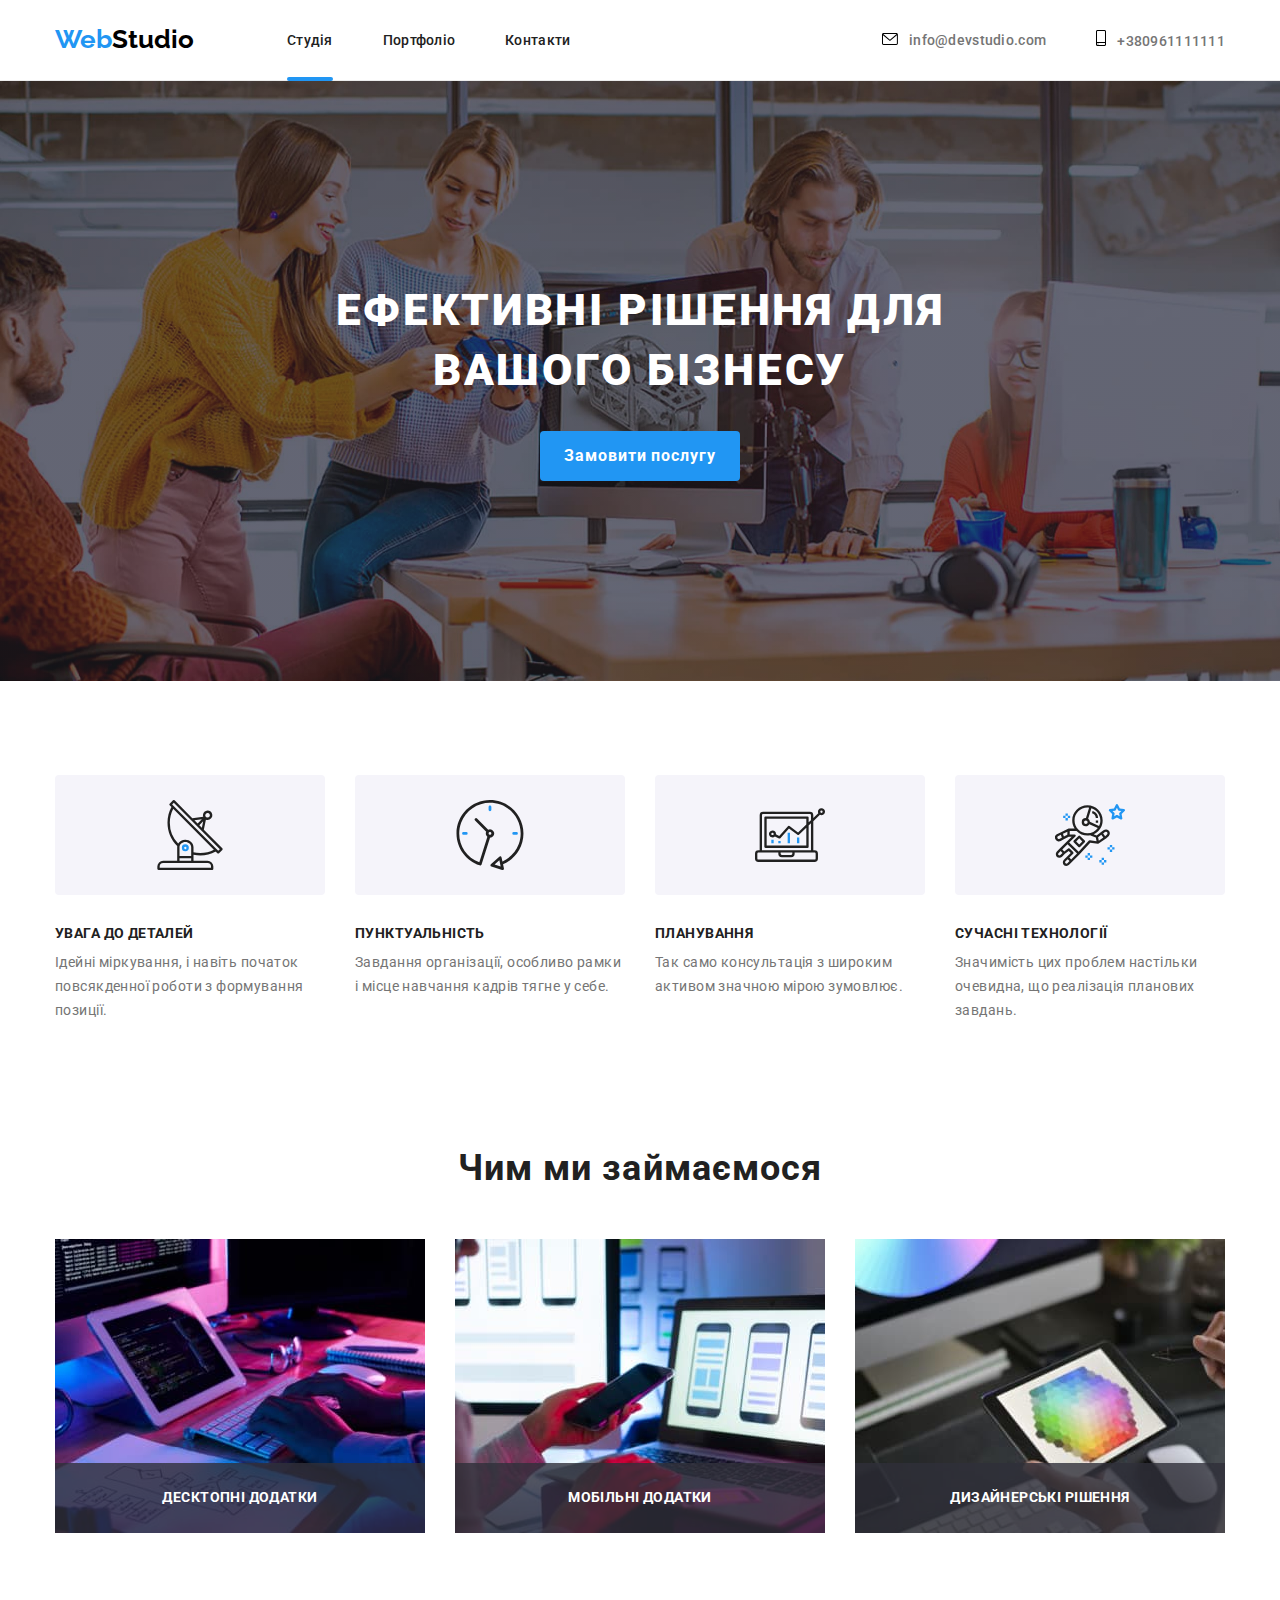
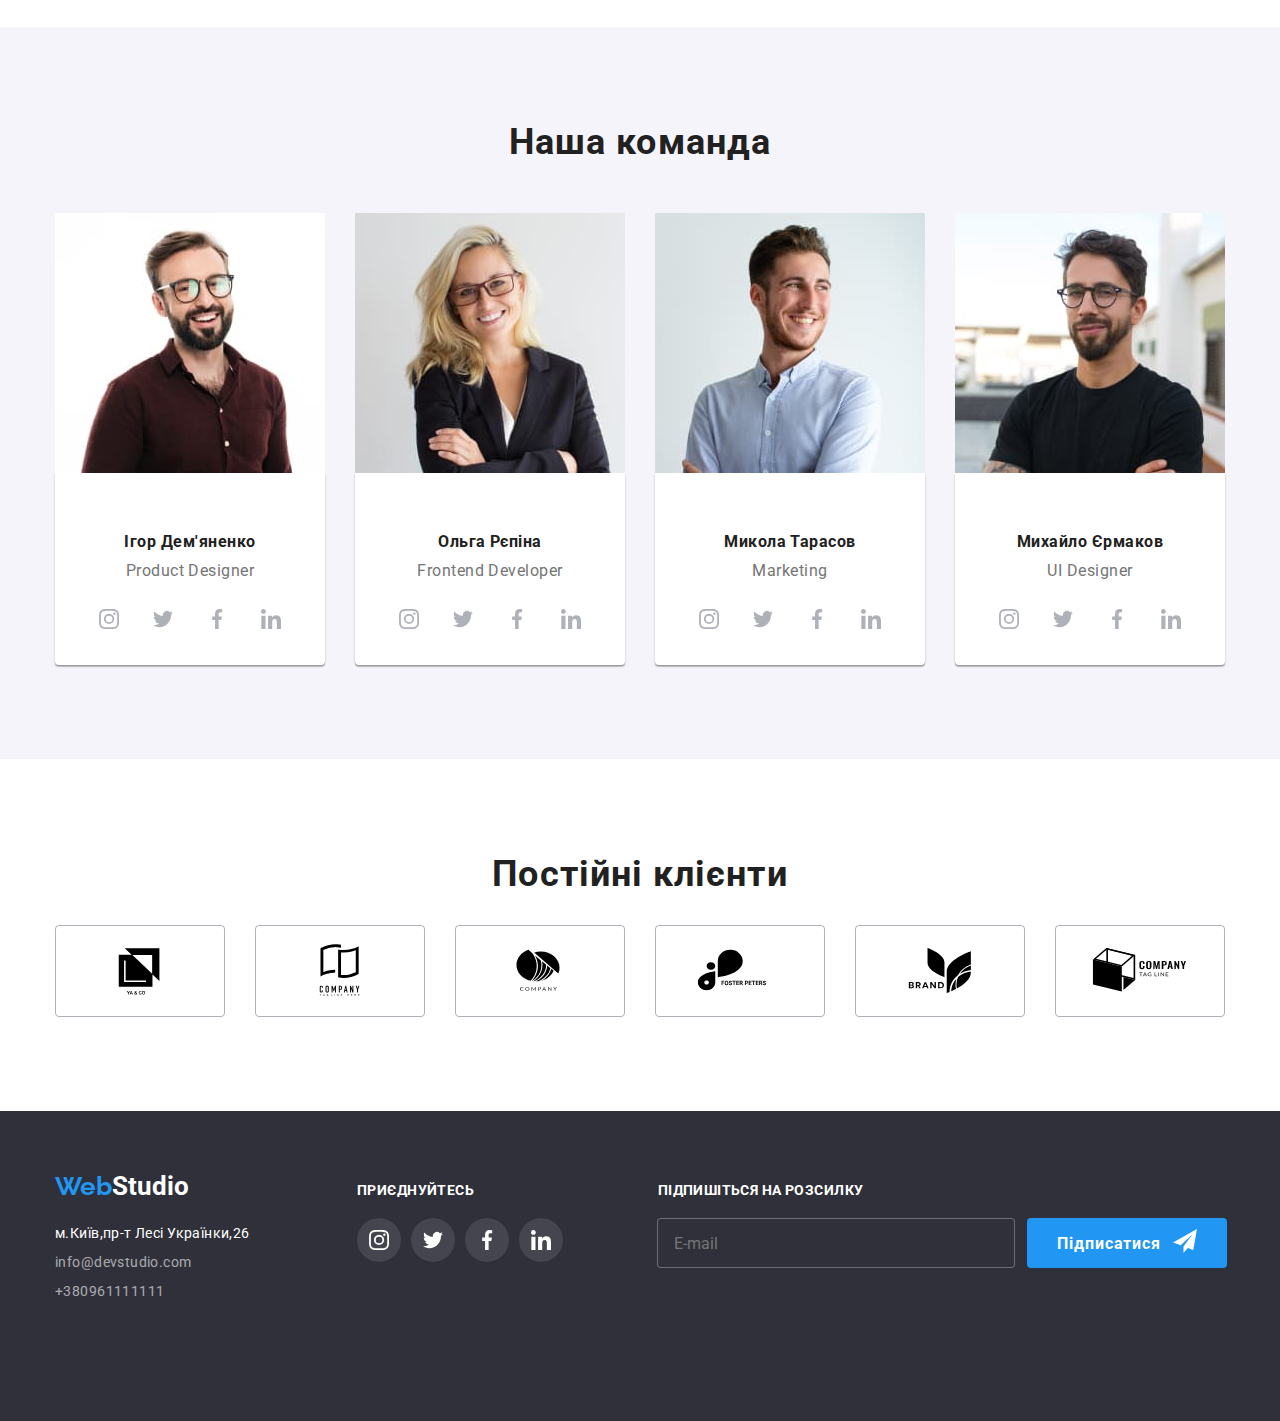
==== commit 854629a1: "changes" ====
--- a/index.html
+++ b/index.html
@@ -91,11 +91,11 @@
     </header>
      <main>
      <section class="section__hero overlay">
- 
+ <div class="container container__hero">
     
     <h1 class="hero__title">Ефективні рішення для вашого бізнесу</h1>
     <button type="button"  class="button button__primary" data-modal-open>Замовити послугу</button>
- 
+ </div>
       </section>
     
       <section class="section__benefits">
@@ -189,7 +189,7 @@
 alt="людина працює за комп'ютером" 
 width="370" 
 height="294">            
-/>
+
               <div class="activity">
                 <h3 class="picture__title">Десктопні додатки</h3>
               </div>
@@ -202,7 +202,7 @@
 alt="людина за комп'ютером з телефоном в руках" 
 width="370" 
 height="294">            
-/>          
+        
 
                <div class="activity">
                 <h3 class="picture__title">Мобільні додатки</h3>
--- a/css/main.min.css
+++ b/css/main.min.css
@@ -1 +1 @@
-:root{--base-color: #212121;--additional-color: #2196F3;--accent-color: #000000;--text-color: #757575;--attribute-color: #FFFFFF;--section-color: #2F303A;--contacts-color: rgba(255, 255, 255, 0.6);--shade-color: #F5F4FA;--portfolio-color: #F5F5F5;--button-active: #188CE8;--border-color: #ECECEC;--secondary-border: #EEEEEE;--icon-color: #AFB1B8;--background-icon: rgba(255, 255, 255, 0.1);--transition-timing-function: cubic-bezier(0.4, 0, 0.2, 1);--transition-duration: 250ms}body{font-family:"Roboto",sans-serif;font-weight:500;color:var(--base-color);background-color:var(--attribute-color)}h1,h2,h3,h4,h5,h6,p,ul{margin:0;padding:0}img{display:block;max-width:100%;height:auto}.is-hidden{position:absolute;width:1px;height:1px;margin:-1px;padding:0;overflow:hidden;border:0;clip:rect(0 0 0 0)}a{text-decoration:none}.list{list-style-type:none}.link{text-decoration:none}.is-hidden{position:absolute;width:1px;height:1px;margin:-1px;padding:0;overflow:hidden;border:0;clip:rect(0 0 0 0)}.section__header{background-color:var(--attribute-color);border-bottom:1px solid var(--border-color)}@media screen and (max-width: 479px){.container__header{width:320px}}@media screen and (min-width: 480px){.container__header{display:-webkit-box;display:-ms-flexbox;display:flex;-webkit-box-align:center;-ms-flex-align:center;align-items:center;height:60px}}@media screen and (min-width: 768px){.container__header{width:768px}}@media screen and (min-width: 1200px){.container__header{width:1200px;-webkit-box-align:center;-ms-flex-align:center;align-items:center}}@media screen and (max-width: 767px){.navigation__menu{display:none}}@media screen and (min-width: 768px){.navigation__menu{display:-webkit-box;display:-ms-flexbox;display:flex;gap:50px;-webkit-box-pack:justify;-ms-flex-pack:justify;justify-content:space-between;-webkit-box-align:center;-ms-flex-align:center;align-items:center}}@media screen and (max-width: 767px){.list__contacts{display:none}}@media screen and (min-width: 768px){.list__contacts{display:block;padding:21px 0px}}@media screen and (min-width: 1200px){.list__contacts{display:-webkit-box;display:-ms-flexbox;display:flex;gap:50px}}.list__contacts:focus{color:var(--additional-color)}.list__contacts:hover{color:var(--additional-color)}@media screen and (min-width: 767px){.menu__button{display:none}}@media screen and (min-width: 768px){.navigation{display:-webkit-box;display:-ms-flexbox;display:flex;margin-right:auto;-webkit-box-align:center;-ms-flex-align:center;align-items:center}}@media screen and (min-width: 768px){.link__navigation{display:block;padding:32px 0px}}@media screen and (max-width: 767px){.logo___main{margin-top:16px;margin-bottom:16px}}@media screen and (min-width: 768px){.logo___main{margin:26px 88px 26px 0px}}.navigation__titles{font-size:14px;letter-spacing:.02em;line-height:1.14;color:var(--base-color);-webkit-transition-property:color;transition-property:color;-webkit-transition-duration:var(--transition-duration);transition-duration:var(--transition-duration);-webkit-transition-timing-function:var(--transition-timing-function);transition-timing-function:var(--transition-timing-function)}.navigation__titles:focus{color:var(--additional-color)}.navigation__titles:hover{color:var(--additional-color)}.link__contacts{font-size:14px;line-height:1.14;letter-spacing:.02em;color:var(--text-color);-webkit-transition-property:color;transition-property:color;-webkit-transition-duration:var(--transition-duration);transition-duration:var(--transition-duration);-webkit-transition-timing-function:var(--transition-timing-function);transition-timing-function:var(--transition-timing-function)}.link__contacts:focus{color:var(--additional-color)}.link__contacts:hover{color:var(--additional-color)}.contacts__icon{margin-right:8px;-webkit-transition-property:fill;transition-property:fill;-webkit-transition-duration:var(--transition-duration);transition-duration:var(--transition-duration);-webkit-transition-timing-function:var(--transition-timing-function);transition-timing-function:var(--transition-timing-function)}.link__contacts:focus .contacts__icon{fill:var(--additional-color)}.link__contacts:hover .contacts__icon{fill:var(--additional-color)}.current{position:relative}.current::after{content:"";position:absolute;bottom:0;left:0;width:100%;height:4px;background:var(--additional-color);border-radius:2px}.mobile__menu{padding:48px 40px;position:fixed;display:none;width:100%;height:100%;background-color:var(--attribute-color);position:fixed;top:0;left:0;z-index:1}.mobile__menu.is-open{display:block}.menu__items:last-child{margin-bottom:306px}.menu__items{margin-bottom:32px}.mobile__link{font-size:40px;line-height:1.18;letter-spacing:.02em;color:var(--base-color);-webkit-transition-property:color;transition-property:color;-webkit-transition-duration:var(--transition-duration);transition-duration:var(--transition-duration);-webkit-transition-timing-function:var(--transition-timing-function);transition-timing-function:var(--transition-timing-function)}.mobile__link:focus{color:var(--additional-color)}.mobile__link:hover{color:var(--additional-color)}.contacts__link{font-size:34px;line-height:1.18;letter-spacing:.02em;color:var(--text-color);-webkit-transition-property:color;transition-property:color;-webkit-transition-duration:var(--transition-duration);transition-duration:var(--transition-duration);-webkit-transition-timing-function:var(--transition-timing-function);transition-timing-function:var(--transition-timing-function)}.contacts__link:focus{color:var(--additional-color)}.contacts__link:hover{color:var(--additional-color)}.contacts__item{margin-bottom:32px}.contacts__item:last-child{margin-bottom:64px}.network__link{position:relative;font-size:18px;line-height:1.22;letter-spacing:.02em;color:var(--additional-color)}.network__link:not(:last-child)::after{position:absolute;content:"";top:0px;right:-10px;width:1px;height:22px;background-color:rgba(33,33,33,.2)}.networks__list{display:-webkit-box;display:-ms-flexbox;display:flex;gap:20px}.icon__button{width:40px;height:40px}.mobile__button{position:absolute;right:15px;top:10px;display:-webkit-box;display:-ms-flexbox;display:flex;background-color:var(--attribute-color);border-radius:50%;border:1px solid rgba(0,0,0,.1);width:40px;height:40px;cursor:pointer;-webkit-box-align:center;-ms-flex-align:center;align-items:center;-webkit-box-pack:center;-ms-flex-pack:center;justify-content:center;-webkit-transition-property:fill;transition-property:fill;-webkit-transition-duration:var(--transition-duration);transition-duration:var(--transition-duration);-webkit-transition-timing-function:var(--transition-timing-function);transition-timing-function:var(--transition-timing-function)}.mobile__button:focus .icon__button{fill:var(--additional-color)}.mobile__button:hover .icon__button{fill:var(--additional-color)}.menu__button{background-color:var(--attribute-color);border:1px solid rgba(0,0,0,0);margin-left:auto}.container{margin:0 auto;padding-left:15px;padding-right:15px;max-width:480px}@media screen and (max-width: 479px){.container{max-width:480px}}@media screen and (min-width: 768px){.container{max-width:768px}}@media screen and (min-width: 1200px){.container{max-width:1200px}}.logo{font-family:"Raleway",sans-serif;font-style:normal;font-weight:700;font-size:26px;line-height:1.19;text-decoration:none;color:var(--additional-color)}.logo__additional{font-weight:700;font-size:26px;line-height:1.19;text-decoration:none;color:var(--accent-color)}@media screen and (max-width: 767px){.logo__additional{line-height:1.17;font-size:24px}}.logo__specific{font-weight:700;font-size:26px;line-height:1.19;color:var(--attribute-color);margin-bottom:30px}@media screen and (max-width: 767px){.logo__specific{font-size:24px;line-height:1.17}}@media screen and (max-width: 767px){.logo___main{font-size:24px;line-height:1.17;letter-spacing:.03;margin-top:16px;margin-bottom:16px}}.section__hero{background-color:var(--section-color)}.hero__title{font-weight:900;font-size:26px;line-height:1.61;letter-spacing:.06em;text-transform:uppercase;color:var(--attribute-color)}@media screen and (max-width: 767px){.hero__title{text-align:center;margin-top:0;margin-bottom:30px}}@media screen and (min-width: 768px){.hero__title{width:360px;margin-left:189px;margin-right:189px;text-align:center;margin-bottom:30px}}@media screen and (min-width: 1200px){.hero__title{font-size:44px;line-height:1.36;width:696px;margin-left:auto;margin-right:auto}}.button__primary{display:-webkit-box;display:-ms-flexbox;display:flex;-webkit-box-pack:center;-ms-flex-pack:center;justify-content:center;-webkit-box-align:center;-ms-flex-align:center;align-items:center;white-space:nowrap;margin-left:auto;margin-right:auto;-webkit-transition-property:background-color,-webkit-box-shadow;transition-property:background-color,-webkit-box-shadow;transition-property:background-color,box-shadow;transition-property:background-color,box-shadow,-webkit-box-shadow;-webkit-transition-duration:var(--transition-duration);transition-duration:var(--transition-duration);-webkit-transition-timing-function:var(--transition-timing-function);transition-timing-function:var(--transition-timing-function)}.button__primary:hover{background-color:var(--button-active);-webkit-box-shadow:0px 4p 4px rgba(0,0,0,.15);box-shadow:0px 4p 4px rgba(0,0,0,.15)}.button__primary:focus{background-color:var(--button-active);-webkit-box-shadow:0px 4p 4px rgba(0,0,0,.15);box-shadow:0px 4p 4px rgba(0,0,0,.15)}.backdrop{position:fixed;top:0;left:0;width:100%;height:100%;background-color:rgba(0,0,0,.2);-webkit-transition-property:opacity,visibility,-webkit-box-shadow;transition-property:opacity,visibility,-webkit-box-shadow;transition-property:opacity,visibility,box-shadow;transition-property:opacity,visibility,box-shadow,-webkit-box-shadow;-webkit-transition-duration:var(--transition-duration);transition-duration:var(--transition-duration);-webkit-transition-timing-function:var(--transition-timing-function);transition-timing-function:var(--transition-timing-function)}.modal{padding:40px;position:absolute;top:50%;left:50%;-webkit-transform:translate(-50%, -50%);transform:translate(-50%, -50%);background-color:var(--attribute-color);width:450px;height:609px;-webkit-box-shadow:0px 1px 3px rgba(0,0,0,.12),0px 1px 1px rgba(0,0,0,.14),0px 2px 1px rgba(0,0,0,.2);box-shadow:0px 1px 3px rgba(0,0,0,.12),0px 1px 1px rgba(0,0,0,.14),0px 2px 1px rgba(0,0,0,.2);border-radius:4px}@media screen and (min-width: 1200px){.modal{width:528px;height:581px}}.close__button{position:absolute;right:8px;top:8px;display:-webkit-box;display:-ms-flexbox;display:flex;background-color:var(--attribute-color);border-radius:50%;border:1px solid rgba(0,0,0,.1);width:30px;height:30px;cursor:pointer;-webkit-box-align:center;-ms-flex-align:center;align-items:center;-webkit-box-pack:center;-ms-flex-pack:center;justify-content:center;-webkit-transition-property:fill;transition-property:fill;-webkit-transition-duration:var(--transition-duration);transition-duration:var(--transition-duration);-webkit-transition-timing-function:var(--transition-timing-function);transition-timing-function:var(--transition-timing-function)}.close__button:focus{fill:var(--additional-color)}.close__button:hover{fill:var(--additional-color)}.close__button .close__button:focus .close__btn{fill:var(--additional-color)}.close__button:focus .close__btn{fill:var(--additional-color)}.close__button:focus .close__btn{fill:var(--additional-color)}.close__button:hover .close__btn{fill:var(--additional-color)}.modal__title{font-weight:700;font-size:20px;line-height:1.5;text-align:center;letter-spacing:.03em;color:var(--base-color);margin-bottom:12px}@media screen and (min-width: 1200px){.modal__title{line-height:1.15}}.person__data{display:block;font-weight:400;font-size:12px;line-height:1.17;letter-spacing:.01em;color:var(--text-color)}@media screen and (min-width: 1200px){.person__data{margin-bottom:4px}}.container__modal{margin-bottom:10px}.field{display:block;width:100%;height:40px;border:1px solid rgba(33,33,33,.2);border-radius:4px;outline:none;padding:11px 11px 11px 35px;-webkit-transition-property:border-color;transition-property:border-color;-webkit-transition-duration:var(--transition-duration);transition-duration:var(--transition-duration);-webkit-transition-timing-function:var(--transition-timing-function);transition-timing-function:var(--transition-timing-function)}.field:focus{border-color:var(--additional-color)}.field:focus+.icon__data{fill:var(--additional-color)}.comments__field{width:100%;display:block;height:120px;padding:12px 16px;resize:none;border:1px solid rgba(33,33,33,.2);border-radius:4px;outline:none;-webkit-transition-property:border-color;transition-property:border-color;-webkit-transition-duration:var(--transition-duration);transition-duration:var(--transition-duration);-webkit-transition-timing-function:var(--transition-timing-function);transition-timing-function:var(--transition-timing-function)}.comments__field:focus{border-color:var(--additional-color)}.comments__field::-webkit-input-placeholder{font-weight:400;font-size:12px;line-height:1.17;letter-spacing:.01em;color:rgba(117,117,117,.5)}.comments__field::-moz-placeholder{font-weight:400;font-size:12px;line-height:1.17;letter-spacing:.01em;color:rgba(117,117,117,.5)}.comments__field:-ms-input-placeholder{font-weight:400;font-size:12px;line-height:1.17;letter-spacing:.01em;color:rgba(117,117,117,.5)}.comments__field::-ms-input-placeholder{font-weight:400;font-size:12px;line-height:1.17;letter-spacing:.01em;color:rgba(117,117,117,.5)}.comments__field::placeholder{font-weight:400;font-size:12px;line-height:1.17;letter-spacing:.01em;color:rgba(117,117,117,.5)}.textarea__container{margin-bottom:20px}.checkbox__container{margin-bottom:31px}@media screen and (min-width: 1200px){.checkbox__container{margin-left:13px}}.input{-webkit-appearance:none;-moz-appearance:none;appearance:none}.label__input{position:relative;display:-webkit-box;display:-ms-flexbox;display:flex;font-style:normal;-webkit-box-align:center;-ms-flex-align:center;align-items:center;font-weight:400;font-size:12px;line-height:1.17;letter-spacing:.03em;color:var(--text-color);padding-left:20px}@media screen and (min-width: 1200px){.label__input{line-height:1.71;font-size:14px}}.contract__link{margin:0;padding:0;font-weight:400;font-size:12px;line-height:1.17;letter-spacing:.03em;color:var(--additional-color);text-decoration:underline}.input::before{position:absolute;content:"";width:16px;height:15px;border:1px solid var(--base-color);left:0;top:50%;-webkit-transform:translateY(-50%);transform:translateY(-50%)}.icon__modal{position:absolute;width:16px;height:15px;left:0;top:50%;-webkit-transform:translateY(-50%);transform:translateY(-50%);transform:translateY(-50%);opacity:0;-webkit-transition-property:fill,opacity,background-color;transition-property:fill,opacity,background-color;-webkit-transition-duration:var(--transition-duration);transition-duration:var(--transition-duration);-webkit-transition-timing-function:var(--transition-timing-function);transition-timing-function:var(--transition-timing-function)}.input:checked+.icon__modal{opacity:1;fill:var(--attribute-color);background-color:var(--additional-color)}.button__form{width:200px;padding:10px 52px;color:var(--attribute-color);font-weight:700;font-size:16px;line-height:1.87;text-align:center;letter-spacing:.06em;background:var(--additional-color);-webkit-box-shadow:0px 4px 4px rgba(0,0,0,.15);box-shadow:0px 4px 4px rgba(0,0,0,.15);cursor:pointer;border-radius:4px;border:rgba(0,0,0,0);margin-left:85px;margin-right:85px;-webkit-transition-property:background-color,-webkit-box-shadow;transition-property:background-color,-webkit-box-shadow;transition-property:background-color,box-shadow;transition-property:background-color,box-shadow,-webkit-box-shadow;-webkit-transition-duration:var(--transition-duration);transition-duration:var(--transition-duration);-webkit-transition-timing-function:var(--transition-timing-function);transition-timing-function:var(--transition-timing-function)}@media screen and (min-width: 1200px){.button__form{margin-left:124px;margin-right:124px}}.button__form:focus{background-color:var(--button-active);-webkit-box-shadow:0px 4p 4px rgba(0,0,0,.15);box-shadow:0px 4p 4px rgba(0,0,0,.15)}.button__form:hover{background-color:var(--button-active);-webkit-box-shadow:0px 4p 4px rgba(0,0,0,.15);box-shadow:0px 4p 4px rgba(0,0,0,.15);background-color:var(--button-active);box-shadow:0px 4p 4px rgba(0,0,0,.15)}.icon__wrapper{position:relative}.icon__data{position:absolute;width:18px;height:18px;left:12px;top:50%;-webkit-transform:translateY(-50%);transform:translateY(-50%);-webkit-transition-property:fill;transition-property:fill;-webkit-transition-duration:var(--transition-duration);transition-duration:var(--transition-duration);-webkit-transition-timing-function:var(--transition-timing-function);transition-timing-function:var(--transition-timing-function)}.icon__data:focus{fill:var(--additional-color)}.icon__data:hover{fill:var(--additional-color)}.overlay{padding:118px 0px;margin:0px auto;max-width:1600px;height:auto;background-repeat:no-repeat;background-position:center;background-size:cover}@media screen and (max-width: 480px){.overlay{background-image:-webkit-gradient(linear, left top, right top, from(rgba(47, 48, 58, 0.4)), to(rgba(47, 48, 58, 0.4))),url(../images/hero/hero1x_mobile.jpg);background-image:linear-gradient(to right, rgba(47, 48, 58, 0.4), rgba(47, 48, 58, 0.4)),url(../images/hero/hero1x_mobile.jpg)}}@media screen and (max-width: 767px),(min-device-pixel-ratio: 2),(-webkit-min-device-pixel-ratio: 2),(min-resolution: 192dpi),(min-resolution: 2dppx){.overlay{background-image:-webkit-gradient(linear, left top, right top, from(rgba(47, 48, 58, 0.4)), to(rgba(47, 48, 58, 0.4))),url(../images/hero/hero2x_m.jpg);background-image:linear-gradient(to right, rgba(47, 48, 58, 0.4), rgba(47, 48, 58, 0.4)),url(../images/hero/hero2x_m.jpg)}}@media screen and (min-width: 768px){.overlay{background-image:-webkit-gradient(linear, left top, right top, from(rgba(47, 48, 58, 0.4)), to(rgba(47, 48, 58, 0.4))),url(../images/hero/hero1x_tablet.jpg);background-image:linear-gradient(to right, rgba(47, 48, 58, 0.4), rgba(47, 48, 58, 0.4)),url(../images/hero/hero1x_tablet.jpg)}}@media(min-width: 768px),(min-device-pixel-ratio: 2),(-webkit-min-device-pixel-ratio: 2),(min-resolution: 192dpi),(min-resolution: 2dppx){.overlay{background-image:-webkit-gradient(linear, left top, right top, from(rgba(47, 48, 58, 0.4)), to(rgba(47, 48, 58, 0.4))),url(../images/hero/hero2x_tablet.jpg);background-image:linear-gradient(to right, rgba(47, 48, 58, 0.4), rgba(47, 48, 58, 0.4)),url(../images/hero/hero2x_tablet.jpg)}}@media screen and (min-width: 1200px){.overlay{padding:200px 0px;background-image:-webkit-gradient(linear, left top, right top, from(rgba(47, 48, 58, 0.4)), to(rgba(47, 48, 58, 0.4))),url(../images/hero/hero1x\ _desktop.jpg);background-image:linear-gradient(to right, rgba(47, 48, 58, 0.4), rgba(47, 48, 58, 0.4)),url(../images/hero/hero1x\ _desktop.jpg)}}@media(min-width: 1200px),(min-device-pixel-ratio: 2),(-webkit-min-device-pixel-ratio: 2),(min-resolution: 192dpi),(min-resolution: 2dppx){.overlay{background-image:-webkit-gradient(linear, left top, right top, from(rgba(47, 48, 58, 0.4)), to(rgba(47, 48, 58, 0.4))),url(../images/hero/hero2x_desktop.jpg);background-image:linear-gradient(to right, rgba(47, 48, 58, 0.4), rgba(47, 48, 58, 0.4)),url(../images/hero/hero2x_desktop.jpg)}}.button,.button__footer,.button__primary{background-color:var(--additional-color);color:var(--attribute-color);font-style:inherit;font-weight:700;font-size:16px;line-height:1.87;text-align:center;padding:10px 24px;width:200px;height:50px;border:1px solid rgba(0,0,0,0);border-radius:4px;letter-spacing:.06em}.section__benefits{padding-top:60px;padding-bottom:60px}@media screen and (min-width: 1200px){.section__benefits{padding:94px 0px}}@media screen and (max-width: 479px){.benefits__items{width:290px;margin-bottom:30px}}@media screen and (min-width: 480px){.benefits__items{width:450px;margin-bottom:30px}}@media screen and (min-width: 768px){.benefits__items{width:354px;margin-bottom:30px}.benefits__items:nth-child(1){margin-right:30px}.benefits__items:nth-child(3){margin-right:30px}}@media screen and (min-width: 1200px){.benefits__items{width:270px}.benefits__items:nth-child(1){margin-right:0}.benefits__items:nth-child(3){margin-right:0}}@media screen and (max-width: 767px){.benefits__items:not:last-child{margin-bottom:30px}}.benefits__icon{width:70px;height:70px}.benefits__title{font-weight:700;font-size:14px;line-height:1.14;letter-spacing:.03em;text-transform:uppercase;text-align:center;margin-top:30px}@media screen and (min-width: 768px){.benefits__title{margin-bottom:10px}}@media screen and (min-width: 1200px){.benefits__title{line-height:1.17}}.discription__benefits{font-weight:400;font-size:14px;line-height:1.71;letter-spacing:.03em;color:var(--text-color)}.benefits{height:120px;display:-webkit-box;display:-ms-flexbox;display:flex;-webkit-box-pack:center;-ms-flex-pack:center;justify-content:center;-webkit-box-align:center;-ms-flex-align:center;align-items:center;background-color:var(--shade-color);border-radius:4px}@media screen and (max-width: 767px){.benefits{margin-bottom:30px}}@media screen and (min-width: 768px){.list__benefits{display:-webkit-box;display:-ms-flexbox;display:flex;-ms-flex-wrap:wrap;flex-wrap:wrap}}@media screen and (min-width: 1200px){.list__benefits{gap:30px}}.activity__section{padding:0px 0px 94px 0px}@media screen and (max-width: 1199px){.activity__section{display:none}}.picture__title{margin:0;font-weight:700;font-size:14px;line-height:1.14;text-align:center;letter-spacing:.03em;text-transform:uppercase;color:var(--attribute-color)}.list__activity{display:-webkit-box;display:-ms-flexbox;display:flex;gap:30px}.activity__item{width:370px;position:relative}.activity{position:absolute;left:0;right:0;bottom:0;width:370px;height:70px;background-color:rgba(47,48,58,.8);display:-webkit-box;display:-ms-flexbox;display:flex;-webkit-box-align:center;-ms-flex-align:center;align-items:center;-webkit-box-pack:center;-ms-flex-pack:center;justify-content:center}.activity__title{font-weight:700;font-size:36px;line-height:1.17;letter-spacing:.03em;text-align:center;margin-top:0;margin-bottom:50px;text-align:center;color:var(--base-color)}.team__section{padding:60px 0px;background-color:var(--shade-color)}@media screen and (min-width: 1200px){.team__section{padding:94px 0px}}@media screen and (max-width: 767px){.team__card{width:450px}}@media screen and (min-width: 768px){.team__card{width:354px}}@media screen and (min-width: 1200px){.team__card{width:270px}}.team__title{font-weight:700;font-size:36px;line-height:1.17;letter-spacing:.03em;text-align:center;margin-top:0;margin-bottom:50px}.team__item{padding-top:30px;padding-bottom:24px;text-align:center;-webkit-box-shadow:0px 1px 3px rgba(0,0,0,.12),0px 1px 1px rgba(0,0,0,.14),0px 2px 1px rgba(0,0,0,.2);box-shadow:0px 1px 3px rgba(0,0,0,.12),0px 1px 1px rgba(0,0,0,.14),0px 2px 1px rgba(0,0,0,.2);border-radius:0px 0px 4px 4px;background:var(--attribute-color)}.person__title{font-size:16px;line-height:1.19;letter-spacing:.03em;margin-top:0px;margin-bottom:10px}@media screen and (min-width: 1200px){.person__title{line-height:1.17;margin-top:30px}}.post__title{font-weight:400;font-size:16px;line-height:1.19;letter-spacing:.03em;color:var(--text-color)}@media screen and (min-width: 1200px){.post__title{line-height:1.17}}.icon__list{display:-webkit-box;display:-ms-flexbox;display:flex;gap:10px;margin-top:16px;-webkit-box-pack:center;-ms-flex-pack:center;justify-content:center}.icon__item{width:44px;height:44px}.link__icon{display:-webkit-box;display:-ms-flexbox;display:flex;width:44px;height:44px;border-radius:50%;background-color:var(--background-icon);-webkit-box-pack:center;-ms-flex-pack:center;justify-content:center;-webkit-box-align:center;-ms-flex-align:center;align-items:center;-webkit-transition-property:fill,background-color;transition-property:fill,background-color;-webkit-transition-duration:var(--transition-duration);transition-duration:var(--transition-duration);-webkit-transition-timing-function:var(--transition-timing-function);transition-timing-function:var(--transition-timing-function)}.link__icon:hover{background-color:var(--additional-color)}.link__icon:focus{background-color:var(--additional-color)}.icon{width:20px;height:20px;fill:var(--icon-color)}.link__icon:hover .icon{fill:var(--attribute-color)}.link__icon:focus .icon{fill:var(--attribute-color)}.list__team{display:-webkit-box;display:-ms-flexbox;display:flex;-ms-flex-wrap:wrap;flex-wrap:wrap;gap:30px}.section__clients{padding:60px 0px;border-color:var(--attribute-color)}@media screen and (min-width: 1200px){.section__clients{padding:94px 0px}}.clients__title{text-align:center;font-weight:700;font-size:36px;line-height:1.17;text-align:center;letter-spacing:.03em;color:var(--base-color);margin-bottom:30px}.list__clients{display:-webkit-box;display:-ms-flexbox;display:flex;gap:30px;-ms-flex-wrap:wrap;flex-wrap:wrap}.clients__link{display:-webkit-box;display:-ms-flexbox;display:flex;-webkit-box-align:center;-ms-flex-align:center;align-items:center;-webkit-box-pack:center;-ms-flex-pack:center;justify-content:center;width:210px;height:92px;border:1px solid var(--icon-color);border-radius:4px;-webkit-transition-property:border;transition-property:border;-webkit-transition-duration:var(--transition-duration);transition-duration:var(--transition-duration);-webkit-transition-timing-function:var(--transition-timing-function);transition-timing-function:var(--transition-timing-function)}.clients__link:hover{border:1px solid var(--additional-color);fill:var(--additional-color)}.clients__link:focus{border:1px solid var(--additional-color);fill:var(--additional-color)}@media screen and (max-width: 479px){.clients__link{width:290px}}@media screen and (min-width: 768px){.clients__link{width:226px}}@media screen and (min-width: 1200px){.clients__link{width:170px}}.clients__icon{display:block;width:106px;height:60px;-webkit-transition-property:fill;transition-property:fill;-webkit-transition-duration:var(--transition-duration);transition-duration:var(--transition-duration);-webkit-transition-timing-function:var(--transition-timing-function);transition-timing-function:var(--transition-timing-function)}@media screen and (max-width: 479px){.clients__item{width:290px}}@media screen and (min-width: 480px){.clients__item{width:210px;height:92px}}@media screen and (min-width: 768px){.clients__item{width:226px;height:92px}}@media screen and (min-width: 1200px){.clients__item{width:170px;height:92px}}.footer{background-color:var(--section-color);padding:60px 0px}@media screen and (max-width: 479px){.box__footer{width:320px}}.link__map{font-style:normal;font-weight:400;font-size:14px;line-height:1.71;letter-spacing:.03em;color:var(--attribute-color)}.link__mail,.link__phone{font-style:normal;font-weight:400;font-size:14px;line-height:1.71;letter-spacing:.03em;color:var(--contacts-color);-webkit-transition-property:color;transition-property:color;-webkit-transition-duration:var(--transition-duration);transition-duration:var(--transition-duration);-webkit-transition-timing-function:var(--transition-timing-function);transition-timing-function:var(--transition-timing-function)}.link__mail:hover,.link__phone:hover{color:var(--additional-color)}.link__mail:focus,.link__phone:focus{color:var(--additional-color)}.footer__title,.footer__title--left{font-weight:700;font-size:14px;line-height:1.14;letter-spacing:.03em;text-transform:uppercase;color:var(--attribute-color)}@media screen and (max-width: 480px){.footer__title--left{text-align:center}}@media screen and (max-width: 767px){.footer__title--left{text-align:center;margin-bottom:20px}}@media screen and (min-width: 768px){.footer__title--left{margin-right:234px;margin-bottom:20px}}@media screen and (min-width: 1200px){.footer__title--left{margin-right:183px}}.box__first{margin-bottom:60px}@media screen and (max-width: 767px){.logo__footer{margin-bottom:30px;text-align:center}}@media(min-width: 768px){.logo__footer{margin-left:100px;margin-right:0;margin-bottom:20px}}@media screen and (min-width: 1200px){.logo__footer{margin-left:0px;margin-right:156px}}.footer__list{display:-webkit-box;display:-ms-flexbox;display:flex;gap:10px}@media screen and (max-width: 479px){.footer__list{-webkit-box-pack:center;-ms-flex-pack:center;justify-content:center}}@media screen and (min-width: 480px){.footer__list{margin-left:122px;margin-right:122px}}@media screen and (min-width: 768px){.footer__list{margin-left:-20px;margin-right:74px}}@media screen and (min-width: 1200px){.footer__list{margin-right:93px}}.address__list{margin-left:109px;margin-right:109px;text-align:center}@media screen and (max-width: 479px){.address__list{margin-left:auto;margin-right:auto}}@media screen and (min-width: 768px){.address__list{margin-left:61px}}@media screen and (min-width: 1200px){.address__list{text-align:left;margin-left:0px;margin-right:70px}}.address__item{width:232px;height:21px;margin-bottom:8px}.address__item:last-child{margin-bottom:0}.link__icon{display:-webkit-box;display:-ms-flexbox;display:flex;width:44px;height:44px;border-radius:50%;background-color:var(--background-icon);-webkit-box-pack:center;-ms-flex-pack:center;justify-content:center;-webkit-box-align:center;-ms-flex-align:center;align-items:center}.link__icon:focus{background-color:var(--additional-color)}.link__icon:hover{background-color:var(--additional-color)}.icon__footer{width:20px;height:20px;fill:var(--attribute-color)}.footer__title--right{text-align:center;margin-top:60px;margin-bottom:20px}@media screen and (max-width: 479px){.footer__title--right{text-align:center;margin-top:60px}}@media screen and (min-width: 768px){.footer__title--right{margin-top:60px}}@media screen and (min-width: 1200px){.footer__title--right{margin:0;width:207px}}.button__footer{margin-top:20px;margin-left:125px;margin-right:125px;display:-webkit-box;display:-ms-flexbox;display:flex;-webkit-box-pack:center;-ms-flex-pack:center;justify-content:center;gap:12px;-webkit-transition-property:background-color,-webkit-box-shadow;transition-property:background-color,-webkit-box-shadow;transition-property:background-color,box-shadow;transition-property:background-color,box-shadow,-webkit-box-shadow;-webkit-transition-duration:var(--transition-duration);transition-duration:var(--transition-duration);-webkit-transition-timing-function:var(--transition-timing-function);transition-timing-function:var(--transition-timing-function)}.button__footer:hover{border-color:var(--button-active)}.button__footer:focus{border-color:var(--button-active)}@media screen and (max-width: 479px){.button__footer{margin-left:45px;margin-right:45px}}@media screen and (max-width: 767px){.button__footer{-webkit-box-align:center;-ms-flex-align:center;align-items:center}}@media screen and (min-width: 768px){.button__footer{margin-left:auto;margin-right:auto}}@media(min-width: 1200px){.button__footer{margin-left:0;margin-right:0}}.box__form{gap:12px}.field__footer{height:50px;width:450px;border:1px solid rgba(255,255,255,.3);border-radius:4px;background-color:var(--section-color);-webkit-box-sizing:border-box;box-sizing:border-box;padding-left:16px;-webkit-transition-property:border-color;transition-property:border-color;-webkit-transition-timing-function:var(--transition-timing-function);transition-timing-function:var(--transition-timing-function);-webkit-transition-duration:var(--transition-duration);transition-duration:var(--transition-duration)}.field__footer:focus{border-color:var(--additional-color)}.field__footer:hover{border-color:var(--additional-color)}@media(max-width: 479px){.field__footer{width:290px}}@media(min-width: 768px){.field__footer{margin-left:151px}}@media(min-width: 768px){.field__footer{margin-left:0}}@media screen and (min-width: 1200px){.field__footer{height:50px;width:358px;margin-top:20px}}@media(min-width: 768px){.box{display:-webkit-box;display:-ms-flexbox;display:flex;-webkit-box-align:baseline;-ms-flex-align:baseline;align-items:baseline}}@media screen and (min-width: 1200px){.box_footer{display:-webkit-box;display:-ms-flexbox;display:flex;-webkit-box-align:baseline;-ms-flex-align:baseline;align-items:baseline}}@media screen and (min-width: 768px){.footer__form{margin-left:151px;margin-right:137px}}@media screen and (min-width: 1200px){.footer__form{display:-webkit-box;display:-ms-flexbox;display:flex;gap:12px;margin-left:0;margin-right:0}}.field__footer::-webkit-input-placeholder{font-size:16px;line-height:1.25;letter-spacing:.03;color:Solid rgba(255,255,255,.6)}.field__footer::-moz-placeholder{font-size:16px;line-height:1.25;letter-spacing:.03;color:Solid rgba(255,255,255,.6)}.field__footer:-ms-input-placeholder{font-size:16px;line-height:1.25;letter-spacing:.03;color:Solid rgba(255,255,255,.6)}.field__footer::-ms-input-placeholder{font-size:16px;line-height:1.25;letter-spacing:.03;color:Solid rgba(255,255,255,.6)}.field__footer::placeholder{font-size:16px;line-height:1.25;letter-spacing:.03;color:Solid rgba(255,255,255,.6)}@media screen and (max-width: 767px){.portfolio__section{padding:60px 0px}}@media screen and (min-width: 768px){.portfolio__section{padding:60px 0px}}@media screen and (min-width: 1200px){.portfolio__section{padding:94px 0px}}.buttons__nav{display:-webkit-box;display:-ms-flexbox;display:flex;-webkit-column-gap:8px;-moz-column-gap:8px;column-gap:8px;row-gap:15px;-ms-flex-wrap:wrap;flex-wrap:wrap}@media screen and (max-width: 767px){.buttons__nav{margin-bottom:40px}}@media screen and (min-width: 768px){.buttons__nav{margin-bottom:30px;-ms-flex-pack:distribute;justify-content:space-around}}@media screen and (min-width: 1200px){.buttons__nav{margin-bottom:50px}}.button__menu{font-family:inherit;font-size:16px;line-height:1.63;letter-spacing:.03em;background-color:var(--button-color);color:var(--base-color);cursor:pointer;display:inline-block;border-radius:4px;border:1px solid rgba(0,0,0,0);padding:6px 22px;-webkit-transition-property:color,background-color;transition-property:color,background-color;-webkit-transition-duration:var(--transition-duration);transition-duration:var(--transition-duration);-webkit-transition-timing-function:var(--transition-timing-function);transition-timing-function:var(--transition-timing-function)}.button__menu:focus{color:var(--attribute-color);background-color:var(--additional-color);-webkit-box-shadow:0px 3px 1px rgba(0,0,0,.1),0px 1px 2px rgba(0,0,0,.08),0px 2px 2px rgba(0,0,0,.12);box-shadow:0px 3px 1px rgba(0,0,0,.1),0px 1px 2px rgba(0,0,0,.08),0px 2px 2px rgba(0,0,0,.12)}.button__menu:hover{color:var(--attribute-color);background-color:var(--additional-color);-webkit-box-shadow:0px 3px 1px rgba(0,0,0,.1),0px 1px 2px rgba(0,0,0,.08),0px 2px 2px rgba(0,0,0,.12);box-shadow:0px 3px 1px rgba(0,0,0,.1),0px 1px 2px rgba(0,0,0,.08),0px 2px 2px rgba(0,0,0,.12)}.button__menu:first-child{padding:6px 25px}@media screen and (max-width: 767px){.card__item{width:450px}}@media screen and (min-width: 768px){.card__item{width:354px}}.card__title{border:1px solid var(--secondary-border);border-top:none}@media screen and (max-width: 767px){.card__title{padding:20px 24px}}@media screen and (min-width: 768px){.card__title{padding:20px 24px 56px 24px}}@media screen and (min-width: 1200px){.card__title{padding:20px 24px}}.project__title{line-height:2;letter-spacing:.06;margin-bottom:4px}@media screen and (max-width: 767px){.project__title{font-style:bold;font-size:16px;color:var(--base-color)}}@media screen and (min-width: 768px){.project__title{font-weight:700;font-size:18px;line-height:2;letter-spacing:.06;margin-bottom:4px;color:var(--base-color)}}.work__title{font-size:16px;line-height:1.87;letter-spacing:.03em;color:var(--text-color)}.overlay__description{font-size:18px;line-height:1.56;letter-spacing:.03em}@media screen and (max-width: 767px){.overlay__description{padding:77px 24px;font-size:18px;font-weight:400;line-height:1.56;letter-spacing:.03em;color:var(--attribute-color)}}@media screen and (min-width: 768px){.overlay__description{padding:49px 24px 77px 24px;font-size:18px;line-height:1.56;letter-spacing:.03em;color:var(--attribute-color)}}.card__image{position:relative;overflow:hidden}.card__overlay{position:absolute;top:0;left:0;-webkit-transform:translateY(100%);transform:translateY(100%);opacity:0;background-color:rgba(33,150,243,.9);width:100%;height:100%}.card__item:hover .card__overlay{-webkit-transform:translateY(0%);transform:translateY(0%);opacity:1;-webkit-box-shadow:0px 1px 1px rgba(0,0,0,.12),0px 4px 4px rgba(0,0,0,.06),1px 4px 6px rgba(0,0,0,.16);box-shadow:0px 1px 1px rgba(0,0,0,.12),0px 4px 4px rgba(0,0,0,.06),1px 4px 6px rgba(0,0,0,.16)}.card__link{-webkit-transition-property:-webkit-box-shadow;transition-property:-webkit-box-shadow;transition-property:box-shadow;transition-property:box-shadow, -webkit-box-shadow;-webkit-transition-duration:var(--transition-duration);transition-duration:var(--transition-duration);-webkit-transition-timing-function:var(--transition-timing-function);transition-timing-function:var(--transition-timing-function)}.card__link:focus{-webkit-box-shadow:0px 1px 1px rgba(0,0,0,.12),0px 4px 4px rgba(0,0,0,.06),1px 4px 6px rgba(0,0,0,.16);box-shadow:0px 1px 1px rgba(0,0,0,.12),0px 4px 4px rgba(0,0,0,.06),1px 4px 6px rgba(0,0,0,.16)}.card__link:hover{-webkit-box-shadow:0px 1px 1px rgba(0,0,0,.12),0px 4px 4px rgba(0,0,0,.06),1px 4px 6px rgba(0,0,0,.16);box-shadow:0px 1px 1px rgba(0,0,0,.12),0px 4px 4px rgba(0,0,0,.06),1px 4px 6px rgba(0,0,0,.16)}@media screen and (min-width: 768px){.card__set{display:-webkit-box;display:-ms-flexbox;display:flex;-ms-flex-wrap:wrap;flex-wrap:wrap;gap:30px}}/*# sourceMappingURL=main.min.css.map */+:root{--base-color: #212121;--additional-color: #2196F3;--accent-color: #000000;--text-color: #757575;--attribute-color: #FFFFFF;--section-color: #2F303A;--contacts-color: rgba(255, 255, 255, 0.6);--shade-color: #F5F4FA;--portfolio-color: #F5F5F5;--button-active: #188CE8;--border-color: #ECECEC;--button-color:#F5F4FA;--secondary-border: #EEEEEE;--icon-color: #AFB1B8;--background-icon: rgba(255, 255, 255, 0.1);--transition-timing-function: cubic-bezier(0.4, 0, 0.2, 1);--transition-duration: 250ms}body{font-family:"Roboto",sans-serif;font-weight:500;color:var(--base-color);background-color:var(--attribute-color)}h1,h2,h3,h4,h5,h6,p,ul{margin:0;padding:0}img{display:block;max-width:100%;height:auto}.is-hidden{position:absolute;width:1px;height:1px;margin:-1px;padding:0;overflow:hidden;border:0;clip:rect(0 0 0 0)}a{text-decoration:none}.list{list-style-type:none}.link{text-decoration:none}.is-hidden{position:absolute;width:1px;height:1px;margin:-1px;padding:0;overflow:hidden;border:0;clip:rect(0 0 0 0)}.section__header{background-color:var(--attribute-color);border-bottom:1px solid var(--border-color)}@media screen and (max-width: 479px){.container__header{width:320px;display:-webkit-box;display:-ms-flexbox;display:flex;-webkit-box-align:center;-ms-flex-align:center;align-items:center}}@media screen and (min-width: 480px){.container__header{display:-webkit-box;display:-ms-flexbox;display:flex;-webkit-box-align:center;-ms-flex-align:center;align-items:center}}@media screen and (min-width: 768px){.container__header{width:768px}}@media screen and (min-width: 1200px){.container__header{width:1200px;-webkit-box-align:center;-ms-flex-align:center;align-items:center}}@media screen and (max-width: 767px){.navigation__menu{display:none}}@media screen and (min-width: 768px){.navigation__menu{display:-webkit-box;display:-ms-flexbox;display:flex;gap:50px;-webkit-box-pack:justify;-ms-flex-pack:justify;justify-content:space-between;-webkit-box-align:center;-ms-flex-align:center;align-items:center}}@media screen and (max-width: 767px){.list__contacts{display:none}}@media screen and (min-width: 768px){.list__contacts{display:block;padding:21px 0px}}@media screen and (min-width: 1200px){.list__contacts{display:-webkit-box;display:-ms-flexbox;display:flex;gap:50px;-webkit-box-align:center;-ms-flex-align:center;align-items:center}}.list__contacts:focus{color:var(--additional-color)}.list__contacts:hover{color:var(--additional-color)}@media screen and (min-width: 767px){.menu__button{display:none}}@media screen and (min-width: 768px){.navigation{display:-webkit-box;display:-ms-flexbox;display:flex;margin-right:auto;-webkit-box-align:center;-ms-flex-align:center;align-items:center}}@media screen and (min-width: 768px){.link__navigation{display:block;padding:32px 0px}}@media screen and (max-width: 767px){.logo___main{margin-top:16px;margin-bottom:16px}}@media screen and (min-width: 768px){.logo___main{margin:26px 88px 26px 0px}}@media screen and (min-width: 1200px){.logo___main{margin:24px 93px 25px 0px}}.navigation__titles{font-size:14px;letter-spacing:.02em;line-height:1.17;color:var(--base-color);-webkit-transition-property:color;transition-property:color;-webkit-transition-duration:var(--transition-duration);transition-duration:var(--transition-duration);-webkit-transition-timing-function:var(--transition-timing-function);transition-timing-function:var(--transition-timing-function)}.navigation__titles:focus{color:var(--additional-color)}.navigation__titles:hover{color:var(--additional-color)}.link__contacts{font-size:14px;line-height:1.17;letter-spacing:.02em;color:var(--text-color);-webkit-transition-property:color;transition-property:color;-webkit-transition-duration:var(--transition-duration);transition-duration:var(--transition-duration);-webkit-transition-timing-function:var(--transition-timing-function);transition-timing-function:var(--transition-timing-function)}.link__contacts:focus{color:var(--additional-color)}.link__contacts:hover{color:var(--additional-color)}.contacts__icon{margin-right:8px;-webkit-transition-property:fill;transition-property:fill;-webkit-transition-duration:var(--transition-duration);transition-duration:var(--transition-duration);-webkit-transition-timing-function:var(--transition-timing-function);transition-timing-function:var(--transition-timing-function)}.link__contacts:focus .contacts__icon{fill:var(--additional-color)}.link__contacts:hover .contacts__icon{fill:var(--additional-color)}.current{position:relative}.current::after{content:"";position:absolute;bottom:-1px;left:0;width:100%;height:4px;background:var(--additional-color);border-radius:2px}.mobile__menu{padding:48px 40px;position:fixed;display:none;width:100%;height:100%;background-color:var(--attribute-color);position:fixed;overflow:scroll;top:0;left:0;z-index:1}.mobile__menu.is-open{display:block}.menu__items:last-child{margin-bottom:302px}@media screen and (max-width: 479px){.menu__items:last-child{margin-bottom:100px}}.menu__items{margin-bottom:32px}.mobile__link{font-size:40px;line-height:1.18;letter-spacing:.02em;color:var(--base-color);-webkit-transition-property:color;transition-property:color;-webkit-transition-duration:var(--transition-duration);transition-duration:var(--transition-duration);-webkit-transition-timing-function:var(--transition-timing-function);transition-timing-function:var(--transition-timing-function)}@media screen and (max-width: 479px){.mobile__link{font-size:32px;line-height:1.17}}.mobile__link:focus{color:var(--additional-color)}.mobile__link:hover{color:var(--additional-color)}.contacts__link{font-size:34px;line-height:1.18;letter-spacing:.02em;color:var(--text-color);-webkit-transition-property:color;transition-property:color;-webkit-transition-duration:var(--transition-duration);transition-duration:var(--transition-duration);-webkit-transition-timing-function:var(--transition-timing-function);transition-timing-function:var(--transition-timing-function)}@media screen and (max-width: 479px){.contacts__link{font-size:24px}}.contacts__link:focus{color:var(--additional-color)}.contacts__link:hover{color:var(--additional-color)}.contacts__item{margin-bottom:32px}.contacts__item:last-child{margin-bottom:64px}.network__link{position:relative;font-size:18px;line-height:1.22;letter-spacing:.02em;color:var(--additional-color)}@media screen and (max-width: 479px){.network__link{font-size:11px;line-height:1}}.network__link:not(:last-child)::after{position:absolute;content:"";top:0px;right:-10px;width:1px;height:22px;background-color:rgba(33,33,33,.2)}.networks__list{display:-webkit-box;display:-ms-flexbox;display:flex;gap:20px}@media screen and (max-width: 479px){.networks__list{display:-webkit-box;display:-ms-flexbox;display:flex}}.icon__button{width:40px;height:40px}.mobile__button{position:absolute;right:15px;top:10px;display:-webkit-box;display:-ms-flexbox;display:flex;background-color:var(--attribute-color);border-radius:50%;border:1px solid rgba(0,0,0,0);width:40px;height:40px;cursor:pointer;-webkit-box-align:center;-ms-flex-align:center;align-items:center;-webkit-box-pack:center;-ms-flex-pack:center;justify-content:center;-webkit-transition-property:fill;transition-property:fill;-webkit-transition-duration:var(--transition-duration);transition-duration:var(--transition-duration);-webkit-transition-timing-function:var(--transition-timing-function);transition-timing-function:var(--transition-timing-function)}.mobile__button:focus .icon__button{fill:var(--additional-color)}.mobile__button:hover .icon__button{fill:var(--additional-color)}.menu__button{background-color:var(--attribute-color);border:1px solid rgba(0,0,0,0);margin-left:auto}.container{margin:0 auto;padding-left:15px;padding-right:15px;max-width:480px}@media screen and (max-width: 479px){.container{max-width:480px}}@media screen and (min-width: 768px){.container{max-width:768px}}@media screen and (min-width: 1200px){.container{max-width:1200px}}.logo{font-family:"Raleway",sans-serif;font-style:normal;font-weight:700;font-size:26px;line-height:1.19;text-decoration:none;color:var(--additional-color)}.logo__additional{font-family:"Raleway",sans-serif;font-style:normal;font-weight:700;font-size:26px;line-height:1.19;text-decoration:none;color:var(--accent-color)}@media screen and (max-width: 767px){.logo__additional{line-height:1.17;font-size:24px}}.logo__specific{font-weight:700;font-size:26px;line-height:1.19;color:var(--attribute-color);margin-bottom:30px}@media screen and (max-width: 767px){.logo__specific{font-size:24px;line-height:1.17}}@media screen and (min-width: 320px){.logo___main{line-height:1.17}}@media screen and (min-width: 768px){.logo___main{font-size:24px;line-height:1.19;letter-spacing:.03}}@media screen and (min-width: 767px){.logo___main{font-weight:700;font-size:26px;line-height:1.17;color:var(--attribute-color)}}.section__hero{background-color:var(--section-color)}@media screen and (min-width: 480px){.section__hero{max-width:480px;height:400px}}@media screen and (min-width: 768px){.section__hero{max-width:768px}}@media screen and (min-width: 1200px){.section__hero{max-width:1600px;height:600px}}.container__hero{display:-webkit-box;display:-ms-flexbox;display:flex;-webkit-box-orient:vertical;-webkit-box-direction:normal;-ms-flex-direction:column;flex-direction:column;-ms-flex-align:center;-webkit-box-align:center;align-items:center}.hero__title{font-weight:900;font-size:26px;line-height:1.61;letter-spacing:.06em;text-transform:uppercase;color:var(--attribute-color)}@media screen and (max-width: 479px){.hero__title{font-size:24px;text-align:center;margin-bottom:30px}}@media screen and (min-width: 480px){.hero__title{text-align:center;margin-top:0;margin-bottom:30px}}@media screen and (min-width: 768px){.hero__title{text-align:center;margin-bottom:30px;width:360px}}@media screen and (min-width: 1200px){.hero__title{font-size:44px;line-height:1.36;width:696px;text-align:center}}.button__primary{display:-webkit-box;display:-ms-flexbox;display:flex;-webkit-box-pack:center;-ms-flex-pack:center;justify-content:center;-webkit-box-align:center;-ms-flex-align:center;align-items:center;white-space:nowrap;margin-left:auto;margin-right:auto;-webkit-transition-property:background-color,-webkit-box-shadow;transition-property:background-color,-webkit-box-shadow;transition-property:background-color,box-shadow;transition-property:background-color,box-shadow,-webkit-box-shadow;-webkit-transition-duration:var(--transition-duration);transition-duration:var(--transition-duration);-webkit-transition-timing-function:var(--transition-timing-function);transition-timing-function:var(--transition-timing-function)}.button__primary:hover{background-color:var(--button-active);-webkit-box-shadow:0px 4p 4px rgba(0,0,0,.15);box-shadow:0px 4p 4px rgba(0,0,0,.15)}.button__primary:focus{background-color:var(--button-active);-webkit-box-shadow:0px 4p 4px rgba(0,0,0,.15);box-shadow:0px 4p 4px rgba(0,0,0,.15)}.backdrop{position:fixed;overflow:scroll;top:0;left:0;width:100%;height:100%;background-color:rgba(0,0,0,.2);-webkit-transition-property:opacity,visibility,-webkit-box-shadow;transition-property:opacity,visibility,-webkit-box-shadow;transition-property:opacity,visibility,box-shadow;transition-property:opacity,visibility,box-shadow,-webkit-box-shadow;-webkit-transition-duration:var(--transition-duration);transition-duration:var(--transition-duration);-webkit-transition-timing-function:var(--transition-timing-function);transition-timing-function:var(--transition-timing-function)}.modal{padding:40px;position:absolute;top:20px;left:50%;-webkit-transform:translateX(-50%);transform:translateX(-50%);background-color:var(--attribute-color);width:100%;height:609px;-webkit-box-shadow:0px 1px 3px rgba(0,0,0,.12),0px 1px 1px rgba(0,0,0,.14),0px 2px 1px rgba(0,0,0,.2);box-shadow:0px 1px 3px rgba(0,0,0,.12),0px 1px 1px rgba(0,0,0,.14),0px 2px 1px rgba(0,0,0,.2);border-radius:4px}@media screen and (max-width: 479px){.modal{width:240px}}@media screen and (min-width: 480px){.modal{width:450px}}@media screen and (min-width: 767px){.modal{width:450px}}@media screen and (min-width: 1200px){.modal{top:50%;-webkit-transform:translate(-50%, -50%);transform:translate(-50%, -50%);width:528px;height:581px}}.close__button{position:absolute;right:8px;top:8px;display:-webkit-box;display:-ms-flexbox;display:flex;background-color:var(--attribute-color);border-radius:50%;border:1px solid rgba(0,0,0,.1);width:30px;height:30px;cursor:pointer;-webkit-box-align:center;-ms-flex-align:center;align-items:center;-webkit-box-pack:center;-ms-flex-pack:center;justify-content:center;-webkit-transition-property:fill;transition-property:fill;-webkit-transition-duration:var(--transition-duration);transition-duration:var(--transition-duration);-webkit-transition-timing-function:var(--transition-timing-function);transition-timing-function:var(--transition-timing-function)}.close__button:focus{fill:var(--additional-color)}.close__button:hover{fill:var(--additional-color)}.close__button .close__button:focus .close__btn{fill:var(--additional-color)}.close__button:focus .close__btn{fill:var(--additional-color)}.close__button:focus .close__btn{fill:var(--additional-color)}.close__button:hover .close__btn{fill:var(--additional-color)}.modal__title{font-weight:700;font-size:20px;line-height:1.5;text-align:center;letter-spacing:.03em;color:var(--base-color);margin-bottom:12px}@media screen and (min-width: 1200px){.modal__title{line-height:1.15}}.person__data{display:block;font-weight:400;font-size:12px;line-height:1.17;letter-spacing:.01em;color:var(--text-color)}@media screen and (min-width: 1200px){.person__data{margin-bottom:4px}}.container__modal{margin-bottom:10px}.field{display:block;width:100%;height:40px;border:1px solid rgba(33,33,33,.2);border-radius:4px;outline:none;padding:11px 11px 11px 35px;-webkit-transition-property:border-color;transition-property:border-color;-webkit-transition-duration:var(--transition-duration);transition-duration:var(--transition-duration);-webkit-transition-timing-function:var(--transition-timing-function);transition-timing-function:var(--transition-timing-function)}.field:focus{border-color:var(--additional-color)}.field:focus+.icon__data{fill:var(--additional-color)}.comments__field{width:100%;display:block;height:120px;padding:12px 16px;resize:none;border:1px solid rgba(33,33,33,.2);border-radius:4px;outline:none;-webkit-transition-property:border-color;transition-property:border-color;-webkit-transition-duration:var(--transition-duration);transition-duration:var(--transition-duration);-webkit-transition-timing-function:var(--transition-timing-function);transition-timing-function:var(--transition-timing-function)}.comments__field:focus{border-color:var(--additional-color)}.comments__field::-webkit-input-placeholder{font-weight:400;font-size:12px;line-height:1.17;letter-spacing:.01em;color:rgba(117,117,117,.5)}.comments__field::-moz-placeholder{font-weight:400;font-size:12px;line-height:1.17;letter-spacing:.01em;color:rgba(117,117,117,.5)}.comments__field:-ms-input-placeholder{font-weight:400;font-size:12px;line-height:1.17;letter-spacing:.01em;color:rgba(117,117,117,.5)}.comments__field::-ms-input-placeholder{font-weight:400;font-size:12px;line-height:1.17;letter-spacing:.01em;color:rgba(117,117,117,.5)}.comments__field::placeholder{font-weight:400;font-size:12px;line-height:1.17;letter-spacing:.01em;color:rgba(117,117,117,.5)}.textarea__container{margin-bottom:20px}.checkbox__container{margin-bottom:31px}@media screen and (min-width: 1200px){.checkbox__container{margin-left:13px}}.input{-webkit-appearance:none;-moz-appearance:none;appearance:none}.label__input{position:relative;display:-webkit-box;display:-ms-flexbox;display:flex;font-style:normal;-webkit-box-align:center;-ms-flex-align:center;align-items:center;font-weight:400;font-size:12px;line-height:1.17;letter-spacing:.03em;color:var(--text-color);padding-left:20px}@media screen and (min-width: 1200px){.label__input{line-height:1.71;font-size:14px}}.contract__link{margin:0;padding:0;font-weight:400;font-size:12px;line-height:1.17;letter-spacing:.03em;color:var(--additional-color);text-decoration:underline}.input::before{position:absolute;content:"";width:16px;height:15px;border:1px solid var(--base-color);left:0;top:50%;-webkit-transform:translateY(-50%);transform:translateY(-50%)}.icon__modal{position:absolute;width:16px;height:15px;left:0;top:50%;-webkit-transform:translateY(-50%);transform:translateY(-50%);transform:translateY(-50%);opacity:0;-webkit-transition-property:fill,opacity,background-color;transition-property:fill,opacity,background-color;-webkit-transition-duration:var(--transition-duration);transition-duration:var(--transition-duration);-webkit-transition-timing-function:var(--transition-timing-function);transition-timing-function:var(--transition-timing-function)}.input:checked+.icon__modal{opacity:1;fill:var(--attribute-color);background-color:var(--additional-color)}.button__form{width:200px;display:block;padding:10px 52px;color:var(--attribute-color);font-weight:700;font-size:16px;line-height:1.87;text-align:center;letter-spacing:.06em;background:var(--additional-color);-webkit-box-shadow:0px 4px 4px rgba(0,0,0,.15);box-shadow:0px 4px 4px rgba(0,0,0,.15);cursor:pointer;border-radius:4px;border:rgba(0,0,0,0);margin-left:auto;margin-right:auto;-webkit-transition-property:background-color,-webkit-box-shadow;transition-property:background-color,-webkit-box-shadow;transition-property:background-color,box-shadow;transition-property:background-color,box-shadow,-webkit-box-shadow;-webkit-transition-duration:var(--transition-duration);transition-duration:var(--transition-duration);-webkit-transition-timing-function:var(--transition-timing-function);transition-timing-function:var(--transition-timing-function)}@media screen and (min-width: 1200px){.button__form{margin-left:124px;margin-right:124px}}.button__form:focus{background-color:var(--button-active);-webkit-box-shadow:0px 4p 4px rgba(0,0,0,.15);box-shadow:0px 4p 4px rgba(0,0,0,.15)}.button__form:hover{background-color:var(--button-active);-webkit-box-shadow:0px 4p 4px rgba(0,0,0,.15);box-shadow:0px 4p 4px rgba(0,0,0,.15);background-color:var(--button-active);box-shadow:0px 4p 4px rgba(0,0,0,.15)}.icon__wrapper{position:relative}.icon__data{position:absolute;width:18px;height:18px;left:12px;top:50%;-webkit-transform:translateY(-50%);transform:translateY(-50%);-webkit-transition-property:fill;transition-property:fill;-webkit-transition-duration:var(--transition-duration);transition-duration:var(--transition-duration);-webkit-transition-timing-function:var(--transition-timing-function);transition-timing-function:var(--transition-timing-function)}.icon__data:focus{fill:var(--additional-color)}.icon__data:hover{fill:var(--additional-color)}.overlay{padding:118px 0px;margin:0px auto;max-width:1600px;height:auto;background-repeat:no-repeat;background-position:center;background-size:cover}@media screen and (max-width: 480px){.overlay{background-image:-webkit-gradient(linear, left top, right top, from(rgba(47, 48, 58, 0.4)), to(rgba(47, 48, 58, 0.4))),url(../images/hero/hero1x_mobile.jpg);background-image:linear-gradient(to right, rgba(47, 48, 58, 0.4), rgba(47, 48, 58, 0.4)),url(../images/hero/hero1x_mobile.jpg)}}@media screen and (max-width: 768px),(min-device-pixel-ratio: 2),(-webkit-min-device-pixel-ratio: 2),(min-resolution: 192dpi),(min-resolution: 2dppx){.overlay{background-image:-webkit-gradient(linear, left top, right top, from(rgba(47, 48, 58, 0.4)), to(rgba(47, 48, 58, 0.4))),url(../images/hero/hero2x_m.jpg);background-image:linear-gradient(to right, rgba(47, 48, 58, 0.4), rgba(47, 48, 58, 0.4)),url(../images/hero/hero2x_m.jpg)}}@media screen and (min-width: 768px){.overlay{background-image:-webkit-gradient(linear, left top, right top, from(rgba(47, 48, 58, 0.4)), to(rgba(47, 48, 58, 0.4))),url(../images/hero/hero1x_tablet.jpg);background-image:linear-gradient(to right, rgba(47, 48, 58, 0.4), rgba(47, 48, 58, 0.4)),url(../images/hero/hero1x_tablet.jpg)}}@media(min-width: 768px),(min-device-pixel-ratio: 2),(-webkit-min-device-pixel-ratio: 2),(min-resolution: 192dpi),(min-resolution: 2dppx){.overlay{background-image:-webkit-gradient(linear, left top, right top, from(rgba(47, 48, 58, 0.4)), to(rgba(47, 48, 58, 0.4))),url(../images/hero/hero2x_tablet.jpg);background-image:linear-gradient(to right, rgba(47, 48, 58, 0.4), rgba(47, 48, 58, 0.4)),url(../images/hero/hero2x_tablet.jpg)}}@media screen and (min-width: 1200px){.overlay{padding:200px 0px;background-image:-webkit-gradient(linear, left top, right top, from(rgba(47, 48, 58, 0.4)), to(rgba(47, 48, 58, 0.4))),url(../images/hero/hero1x_desktop.jpg);background-image:linear-gradient(to right, rgba(47, 48, 58, 0.4), rgba(47, 48, 58, 0.4)),url(../images/hero/hero1x_desktop.jpg)}}@media(min-width: 1200px),(min-device-pixel-ratio: 2),(-webkit-min-device-pixel-ratio: 2),(min-resolution: 192dpi),(min-resolution: 2dppx){.overlay{background-image:-webkit-gradient(linear, left top, right top, from(rgba(47, 48, 58, 0.4)), to(rgba(47, 48, 58, 0.4))),url(../images/hero/hero2x_desktop.jpg);background-image:linear-gradient(to right, rgba(47, 48, 58, 0.4), rgba(47, 48, 58, 0.4)),url(../images/hero/hero2x_desktop.jpg)}}.button,.button__footer,.button__primary{background-color:var(--additional-color);color:var(--attribute-color);font-style:inherit;font-weight:700;font-size:16px;line-height:1.87;text-align:center;padding:10px 24px;width:200px;height:50px;border:1px solid rgba(0,0,0,0);border-radius:4px;letter-spacing:.06em}.section__benefits{padding-top:60px;padding-bottom:60px}@media screen and (min-width: 1200px){.section__benefits{padding:94px 0px}}@media screen and (max-width: 479px){.benefits__items{width:290px;margin-bottom:30px}}@media screen and (min-width: 480px){.benefits__items{width:450px;margin-bottom:30px}}@media screen and (min-width: 768px){.benefits__items{width:354px;margin-bottom:30px}.benefits__items:nth-child(1){margin-right:30px}.benefits__items:nth-child(3){margin-right:30px}}@media screen and (min-width: 1200px){.benefits__items{width:270px}.benefits__items:nth-child(1){margin-right:0}.benefits__items:nth-child(3){margin-right:0}}@media screen and (max-width: 767px){.benefits__items:not:last-child{margin-bottom:30px}}.benefits__icon{width:70px;height:70px}.benefits__title{font-weight:700;font-size:14px;line-height:1.14;letter-spacing:.03em;text-transform:uppercase;text-align:center;margin-top:30px}@media screen and (min-width: 768px){.benefits__title{margin-bottom:10px;text-align:left}}@media screen and (min-width: 1200px){.benefits__title{line-height:1.17}}.discription__benefits{font-weight:400;font-size:14px;line-height:1.71;letter-spacing:.03em;color:var(--text-color)}@media screen and (min-width: 767px){.discription__benefits{-webkit-box-pack:start;-ms-flex-pack:start;justify-content:flex-start}}.benefits{height:120px;display:-webkit-box;display:-ms-flexbox;display:flex;-webkit-box-pack:center;-ms-flex-pack:center;justify-content:center;-webkit-box-align:center;-ms-flex-align:center;align-items:center;background-color:var(--shade-color);width:100%;border-radius:4px}@media screen and (max-width: 767px){.benefits{margin-bottom:30px;display:-webkit-box;display:-ms-flexbox;display:flex;-webkit-box-pack:center;-ms-flex-pack:center;justify-content:center;-webkit-box-align:center;-ms-flex-align:center;align-items:center}}@media screen and (min-width: 768px){.list__benefits{display:-webkit-box;display:-ms-flexbox;display:flex;-ms-flex-wrap:wrap;flex-wrap:wrap}}@media screen and (min-width: 1200px){.list__benefits{gap:30px}}.activity__section{padding:0px 0px 94px 0px}@media screen and (max-width: 1199px){.activity__section{display:none}}.picture__title{margin:0;font-weight:700;font-size:14px;line-height:1.14;text-align:center;letter-spacing:.03em;text-transform:uppercase;color:var(--attribute-color)}.list__activity{display:-webkit-box;display:-ms-flexbox;display:flex;gap:30px}.activity__item{width:370px;position:relative}.activity{position:absolute;left:0;right:0;bottom:0;width:370px;height:70px;background-color:rgba(47,48,58,.8);display:-webkit-box;display:-ms-flexbox;display:flex;-webkit-box-align:center;-ms-flex-align:center;align-items:center;-webkit-box-pack:center;-ms-flex-pack:center;justify-content:center}.activity__title{font-weight:700;font-size:36px;line-height:1.17;letter-spacing:.03em;text-align:center;margin-top:0;margin-bottom:50px;text-align:center;color:var(--base-color)}.team__section{padding:60px 0px;background-color:var(--shade-color)}@media screen and (min-width: 1200px){.team__section{padding:94px 0px}}@media screen and (max-width: 767px){.team__card{width:450px}}@media screen and (min-width: 768px){.team__card{width:354px}}@media screen and (min-width: 1200px){.team__card{width:270px}}.team__title{font-weight:700;font-size:36px;line-height:1.17;letter-spacing:.03em;text-align:center;margin-top:0;margin-bottom:50px}.team__item{padding-top:30px;padding-bottom:24px;text-align:center;-webkit-box-shadow:0px 1px 3px rgba(0,0,0,.12),0px 1px 1px rgba(0,0,0,.14),0px 2px 1px rgba(0,0,0,.2);box-shadow:0px 1px 3px rgba(0,0,0,.12),0px 1px 1px rgba(0,0,0,.14),0px 2px 1px rgba(0,0,0,.2);border-radius:0px 0px 4px 4px;background:var(--attribute-color)}.person__title{font-size:16px;line-height:1.19;letter-spacing:.03em;margin-top:0px;margin-bottom:10px}@media screen and (min-width: 1200px){.person__title{line-height:1.17;margin-top:30px}}.post__title{font-weight:400;font-size:16px;line-height:1.19;letter-spacing:.03em;color:var(--text-color)}@media screen and (min-width: 1200px){.post__title{line-height:1.17}}.icon__list{display:-webkit-box;display:-ms-flexbox;display:flex;gap:10px;margin-top:16px;-webkit-box-pack:center;-ms-flex-pack:center;justify-content:center}.icon__item{width:44px;height:44px}.link__icon{display:-webkit-box;display:-ms-flexbox;display:flex;width:44px;height:44px;border-radius:50%;background-color:var(--background-icon);-webkit-box-pack:center;-ms-flex-pack:center;justify-content:center;-webkit-box-align:center;-ms-flex-align:center;align-items:center;-webkit-transition-property:fill,background-color;transition-property:fill,background-color;-webkit-transition-duration:var(--transition-duration);transition-duration:var(--transition-duration);-webkit-transition-timing-function:var(--transition-timing-function);transition-timing-function:var(--transition-timing-function)}.link__icon:hover{background-color:var(--additional-color)}.link__icon:focus{background-color:var(--additional-color)}.icon{width:20px;height:20px;fill:var(--icon-color)}.link__icon:hover .icon{fill:var(--attribute-color)}.link__icon:focus .icon{fill:var(--attribute-color)}.list__team{display:-webkit-box;display:-ms-flexbox;display:flex;-ms-flex-wrap:wrap;flex-wrap:wrap;gap:30px}.section__clients{padding:60px 0px;border-color:var(--attribute-color)}@media screen and (min-width: 1200px){.section__clients{padding:94px 0px}}.clients__title{text-align:center;font-weight:700;font-size:36px;line-height:1.17;text-align:center;letter-spacing:.03em;color:var(--base-color);margin-bottom:30px}.list__clients{display:-webkit-box;display:-ms-flexbox;display:flex;gap:30px;-ms-flex-wrap:wrap;flex-wrap:wrap}.clients__link{display:-webkit-box;display:-ms-flexbox;display:flex;-webkit-box-align:center;-ms-flex-align:center;align-items:center;-webkit-box-pack:center;-ms-flex-pack:center;justify-content:center;width:210px;height:92px;border:1px solid var(--icon-color);border-radius:4px;-webkit-transition-property:border;transition-property:border;-webkit-transition-duration:var(--transition-duration);transition-duration:var(--transition-duration);-webkit-transition-timing-function:var(--transition-timing-function);transition-timing-function:var(--transition-timing-function)}.clients__link:hover{border:1px solid var(--additional-color);fill:var(--additional-color)}.clients__link:focus{border:1px solid var(--additional-color);fill:var(--additional-color)}@media screen and (max-width: 479px){.clients__link{width:290px}}@media screen and (min-width: 768px){.clients__link{width:226px}}@media screen and (min-width: 1200px){.clients__link{width:170px}}.clients__icon{display:block;width:106px;height:60px;-webkit-transition-property:fill;transition-property:fill;-webkit-transition-duration:var(--transition-duration);transition-duration:var(--transition-duration);-webkit-transition-timing-function:var(--transition-timing-function);transition-timing-function:var(--transition-timing-function)}@media screen and (max-width: 479px){.clients__item{width:290px}}@media screen and (min-width: 480px){.clients__item{width:210px;height:92px}}@media screen and (min-width: 768px){.clients__item{width:226px;height:92px}}@media screen and (min-width: 1200px){.clients__item{width:170px;height:92px}}.clients__link:hover .clients__icon{fill:var(--additional-color)}.clients__link:focus .clients__icon{fill:var(--additional-color)}.footer{background-color:var(--section-color);padding:60px 0px}@media screen and (max-width: 479px){.box__footer{width:320px}}.link__map{font-style:normal;font-weight:400;font-size:14px;line-height:1.71;letter-spacing:.03em;color:var(--attribute-color)}.link__mail,.link__phone{font-style:normal;font-weight:400;font-size:14px;line-height:1.71;letter-spacing:.03em;color:var(--contacts-color);-webkit-transition-property:color;transition-property:color;-webkit-transition-duration:var(--transition-duration);transition-duration:var(--transition-duration);-webkit-transition-timing-function:var(--transition-timing-function);transition-timing-function:var(--transition-timing-function)}.link__mail:hover,.link__phone:hover{color:var(--additional-color)}.link__mail:focus,.link__phone:focus{color:var(--additional-color)}.footer__title,.footer__title--left{font-weight:700;font-size:14px;line-height:1.17;letter-spacing:.03em;text-transform:uppercase;color:var(--attribute-color)}@media screen and (max-width: 480px){.footer__title--left{text-align:center}}@media screen and (max-width: 767px){.footer__title--left{text-align:center;margin-bottom:20px}}@media screen and (min-width: 768px){.footer__title--left{margin-right:234px;margin-bottom:20px}}@media screen and (min-width: 1200px){.footer__title--left{margin-right:183px}}.box__first{margin-bottom:60px}@media screen and (max-width: 767px){.logo__footer{margin-bottom:30px;text-align:center}}@media(min-width: 768px){.logo__footer{margin-left:100px;margin-right:0;margin-bottom:20px}}@media screen and (min-width: 1200px){.logo__footer{margin-left:0px;margin-right:156px}}.footer__list{display:-webkit-box;display:-ms-flexbox;display:flex;margin-bottom:60px;gap:10px}@media screen and (max-width: 479px){.footer__list{-webkit-box-pack:center;-ms-flex-pack:center;justify-content:center}}@media screen and (max-width: 767px){.footer__list{margin-left:122px;margin-right:122px}}@media screen and (min-width: 768px){.footer__list{-webkit-box-align:end;-ms-flex-align:end;align-items:flex-end}}@media screen and (min-width: 1200px){.footer__list{margin-right:93px}}.address__list{margin-left:109px;margin-right:109px;text-align:center}@media screen and (max-width: 479px){.address__list{margin-left:40px;margin-right:40px}}@media screen and (min-width: 768px){.address__list{margin-left:61px}}@media screen and (min-width: 1200px){.address__list{text-align:left;margin-left:0px;margin-right:70px}}.address__item{width:232px;height:21px;margin-bottom:8px}.address__item:last-child{margin-bottom:0}.link__icon{display:-webkit-box;display:-ms-flexbox;display:flex;width:44px;height:44px;border-radius:50%;background-color:var(--background-icon);-webkit-box-pack:center;-ms-flex-pack:center;justify-content:center;-webkit-box-align:center;-ms-flex-align:center;align-items:center}.link__icon:focus{background-color:var(--additional-color)}.link__icon:hover{background-color:var(--additional-color)}.icon__footer{width:20px;height:20px;fill:var(--attribute-color)}.footer__title--right{text-align:center;margin-top:60px;margin-bottom:20px}@media screen and (max-width: 479px){.footer__title--right{text-align:center;margin-top:60px}}@media screen and (min-width: 768px){.footer__title--right{margin-top:60px}}@media screen and (min-width: 1200px){.footer__title--right{margin:0;width:207px}}.button__footer{margin-top:20px;margin-left:125px;margin-right:125px;display:-webkit-box;display:-ms-flexbox;display:flex;-webkit-box-pack:center;-ms-flex-pack:center;justify-content:center;gap:12px;-webkit-transition-property:background-color,-webkit-box-shadow;transition-property:background-color,-webkit-box-shadow;transition-property:background-color,box-shadow;transition-property:background-color,box-shadow,-webkit-box-shadow;-webkit-transition-duration:var(--transition-duration);transition-duration:var(--transition-duration);-webkit-transition-timing-function:var(--transition-timing-function);transition-timing-function:var(--transition-timing-function)}.button__footer:hover{border-color:var(--button-active)}.button__footer:focus{border-color:var(--button-active)}@media screen and (max-width: 479px){.button__footer{margin-left:45px;margin-right:45px}}@media screen and (max-width: 767px){.button__footer{-webkit-box-align:center;-ms-flex-align:center;align-items:center}}@media screen and (min-width: 768px){.button__footer{margin-left:auto;margin-right:auto}}@media(min-width: 1200px){.button__footer{margin-left:0;margin-right:0}}.box__form{gap:12px}.field__footer{height:50px;width:450px;border:1px solid rgba(255,255,255,.3);border-radius:4px;background-color:var(--section-color);-webkit-box-sizing:border-box;box-sizing:border-box;padding-left:16px;-webkit-transition-property:border-color;transition-property:border-color;-webkit-transition-timing-function:var(--transition-timing-function);transition-timing-function:var(--transition-timing-function);-webkit-transition-duration:var(--transition-duration);transition-duration:var(--transition-duration)}.field__footer:focus{border-color:var(--additional-color)}.field__footer:hover{border-color:var(--additional-color)}@media(max-width: 479px){.field__footer{max-width:290px}}@media(min-width: 480px){.field__footer{max-width:450px}}@media(min-width: 768px){.field__footer{margin-left:0}}@media screen and (min-width: 1200px){.field__footer{height:50px;max-width:358px;margin-top:20px}}@media(min-width: 768px){.box{display:-webkit-box;display:-ms-flexbox;display:flex;-webkit-box-align:baseline;-ms-flex-align:baseline;align-items:baseline}}@media screen and (min-width: 1200px){.box_footer{display:-webkit-box;display:-ms-flexbox;display:flex;-webkit-box-align:baseline;-ms-flex-align:baseline;align-items:baseline}}@media screen and (min-width: 768px){.footer__form{margin-left:151px;margin-right:137px}}@media screen and (min-width: 1200px){.footer__form{display:-webkit-box;display:-ms-flexbox;display:flex;gap:12px;margin-left:0;margin-right:0}}.field__footer::-webkit-input-placeholder{font-size:16px;line-height:1.25;letter-spacing:.03;color:Solid rgba(255,255,255,.6)}.field__footer::-moz-placeholder{font-size:16px;line-height:1.25;letter-spacing:.03;color:Solid rgba(255,255,255,.6)}.field__footer:-ms-input-placeholder{font-size:16px;line-height:1.25;letter-spacing:.03;color:Solid rgba(255,255,255,.6)}.field__footer::-ms-input-placeholder{font-size:16px;line-height:1.25;letter-spacing:.03;color:Solid rgba(255,255,255,.6)}.field__footer::placeholder{font-size:16px;line-height:1.25;letter-spacing:.03;color:Solid rgba(255,255,255,.6)}@media screen and (max-width: 767px){.portfolio__section{padding:60px 0px}}@media screen and (min-width: 768px){.portfolio__section{padding:60px 0px}}@media screen and (min-width: 1200px){.portfolio__section{padding:94px 0px}}.buttons__nav{display:-webkit-box;display:-ms-flexbox;display:flex;-webkit-column-gap:8px;-moz-column-gap:8px;column-gap:8px;row-gap:15px;-ms-flex-wrap:wrap;flex-wrap:wrap}@media screen and (max-width: 767px){.buttons__nav{margin-bottom:40px}}@media screen and (min-width: 768px){.buttons__nav{margin-bottom:30px;-webkit-box-pack:center;-ms-flex-pack:center;justify-content:center}}@media screen and (min-width: 1200px){.buttons__nav{margin-bottom:50px;-webkit-box-pack:center;-ms-flex-pack:center;justify-content:center}}.button__menu{font-family:inherit;font-size:16px;line-height:1.63;letter-spacing:.03em;background-color:var(--button-color);color:var(--base-color);cursor:pointer;display:inline-block;border-radius:4px;border:1px solid rgba(0,0,0,0);padding:6px 22px;-webkit-transition-property:color,background-color;transition-property:color,background-color;-webkit-transition-duration:var(--transition-duration);transition-duration:var(--transition-duration);-webkit-transition-timing-function:var(--transition-timing-function);transition-timing-function:var(--transition-timing-function)}.button__menu:focus{color:var(--attribute-color);background-color:var(--additional-color);-webkit-box-shadow:0px 3px 1px rgba(0,0,0,.1),0px 1px 2px rgba(0,0,0,.08),0px 2px 2px rgba(0,0,0,.12);box-shadow:0px 3px 1px rgba(0,0,0,.1),0px 1px 2px rgba(0,0,0,.08),0px 2px 2px rgba(0,0,0,.12)}.button__menu:hover{color:var(--attribute-color);background-color:var(--additional-color);-webkit-box-shadow:0px 3px 1px rgba(0,0,0,.1),0px 1px 2px rgba(0,0,0,.08),0px 2px 2px rgba(0,0,0,.12);box-shadow:0px 3px 1px rgba(0,0,0,.1),0px 1px 2px rgba(0,0,0,.08),0px 2px 2px rgba(0,0,0,.12)}.button__menu:first-child{padding:6px 25px}@media screen and (max-width: 479px){.card__item{width:290px;margin-bottom:20px}}@media screen and (min-width: 480px){.card__item{width:450px}}@media screen and (min-width: 768px){.card__item{width:354px}}.card__title{border:1px solid var(--secondary-border);border-top:none}@media screen and (max-width: 767px){.card__title{padding:20px 24px}}@media screen and (min-width: 768px){.card__title{padding:20px 24px 56px 24px}}@media screen and (min-width: 1200px){.card__title{padding:20px 24px}}.project__title{line-height:2;letter-spacing:.06;margin-bottom:4px}@media screen and (max-width: 767px){.project__title{font-style:bold;font-size:16px;color:var(--base-color)}}@media screen and (min-width: 768px){.project__title{font-weight:700;font-size:18px;line-height:2;letter-spacing:.06;margin-bottom:4px;color:var(--base-color)}}.work__title{font-size:16px;line-height:1.87;letter-spacing:.03em;color:var(--text-color)}.overlay__description{font-size:18px;line-height:1.56;letter-spacing:.03em}@media screen and (max-width: 767px){.overlay__description{padding:77px 24px;font-size:18px;font-weight:400;line-height:1.56;letter-spacing:.03em;color:var(--attribute-color)}}@media screen and (min-width: 768px){.overlay__description{padding:49px 24px 77px 24px;font-size:18px;line-height:1.56;letter-spacing:.03em;color:var(--attribute-color)}}.card__image{position:relative;overflow:hidden}.card__overlay{position:absolute;top:0;left:0;-webkit-transform:translateY(100%);transform:translateY(100%);opacity:0;background-color:rgba(33,150,243,.9);width:100%;height:100%}.card__item:hover .card__overlay{-webkit-transform:translateY(0%);transform:translateY(0%);opacity:1;-webkit-box-shadow:0px 1px 1px rgba(0,0,0,.12),0px 4px 4px rgba(0,0,0,.06),1px 4px 6px rgba(0,0,0,.16);box-shadow:0px 1px 1px rgba(0,0,0,.12),0px 4px 4px rgba(0,0,0,.06),1px 4px 6px rgba(0,0,0,.16)}.card__link{-webkit-transition-property:-webkit-box-shadow;transition-property:-webkit-box-shadow;transition-property:box-shadow;transition-property:box-shadow, -webkit-box-shadow;-webkit-transition-duration:var(--transition-duration);transition-duration:var(--transition-duration);-webkit-transition-timing-function:var(--transition-timing-function);transition-timing-function:var(--transition-timing-function)}.card__link:focus{-webkit-box-shadow:0px 1px 1px rgba(0,0,0,.12),0px 4px 4px rgba(0,0,0,.06),1px 4px 6px rgba(0,0,0,.16);box-shadow:0px 1px 1px rgba(0,0,0,.12),0px 4px 4px rgba(0,0,0,.06),1px 4px 6px rgba(0,0,0,.16)}.card__link:hover{-webkit-box-shadow:0px 1px 1px rgba(0,0,0,.12),0px 4px 4px rgba(0,0,0,.06),1px 4px 6px rgba(0,0,0,.16);box-shadow:0px 1px 1px rgba(0,0,0,.12),0px 4px 4px rgba(0,0,0,.06),1px 4px 6px rgba(0,0,0,.16)}@media screen and (min-width: 768px){.card__set{display:-webkit-box;display:-ms-flexbox;display:flex;-ms-flex-wrap:wrap;flex-wrap:wrap;gap:30px}}/*# sourceMappingURL=main.min.css.map */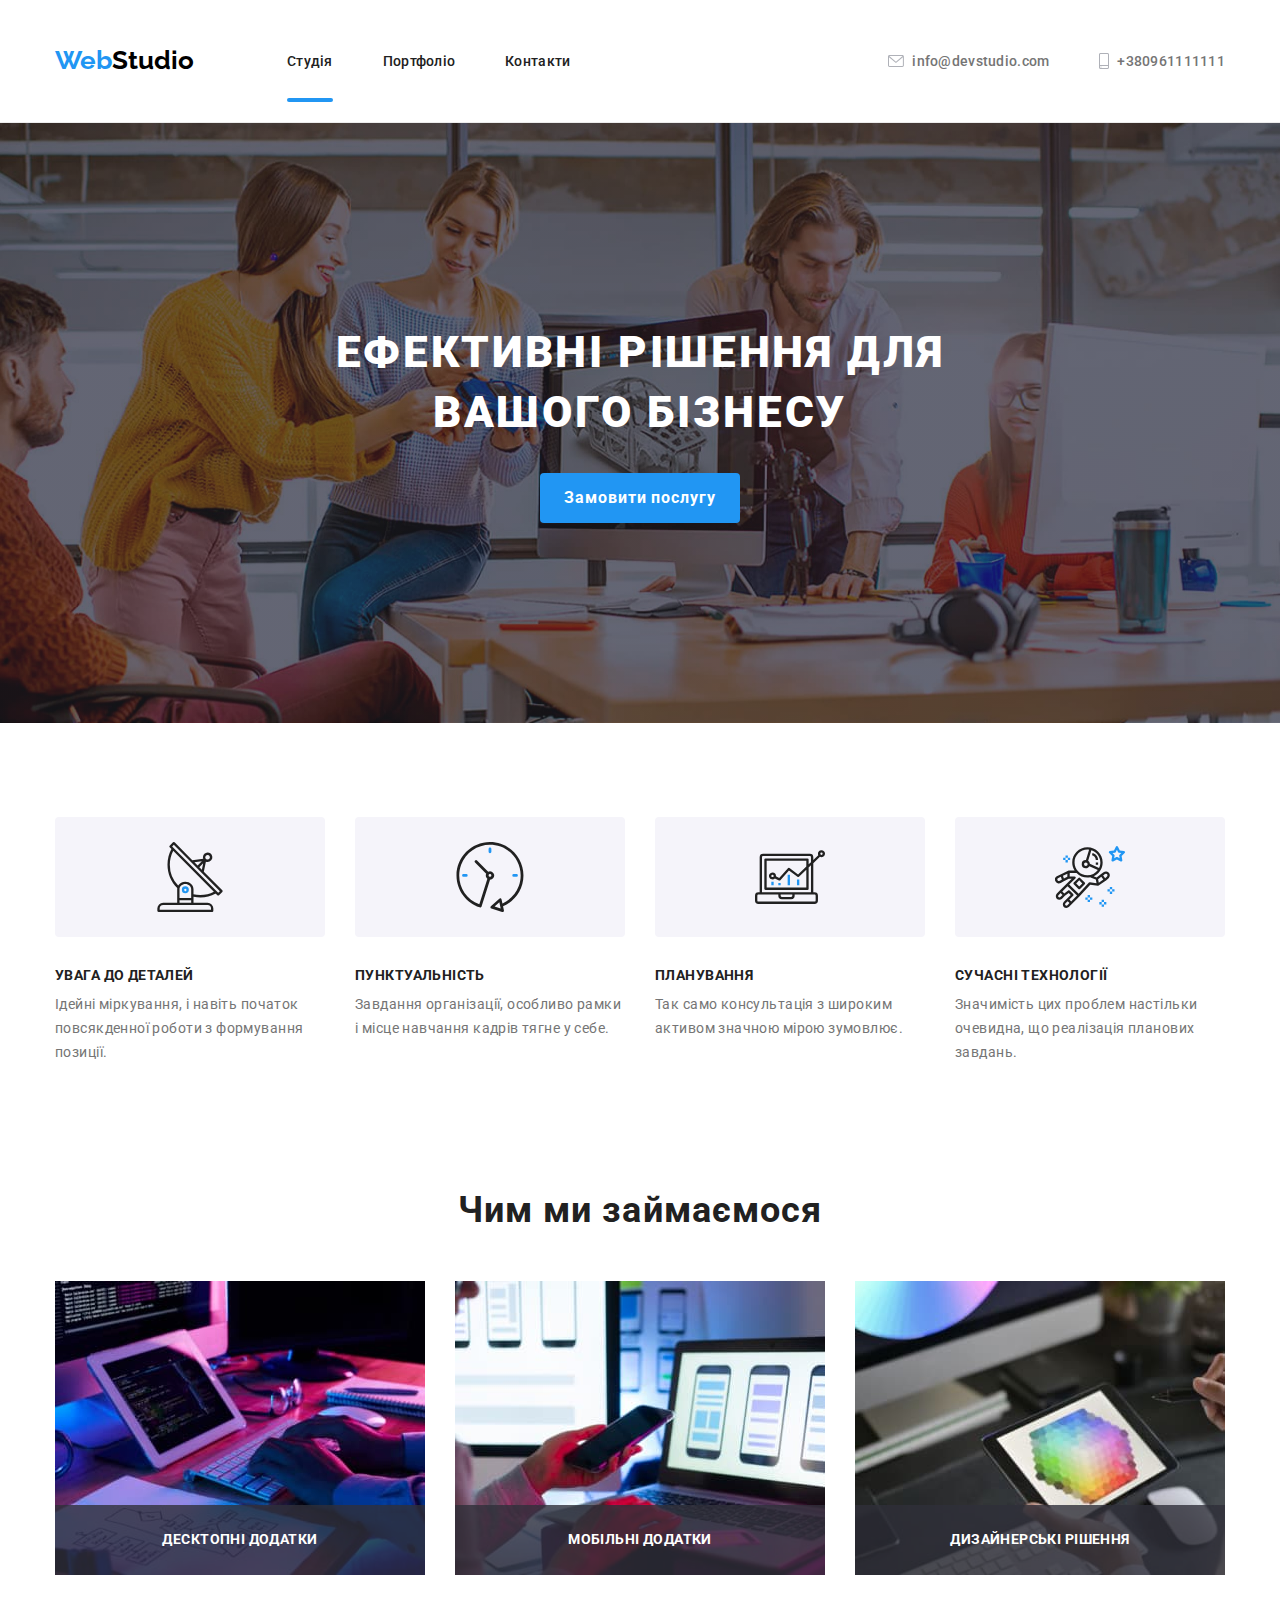
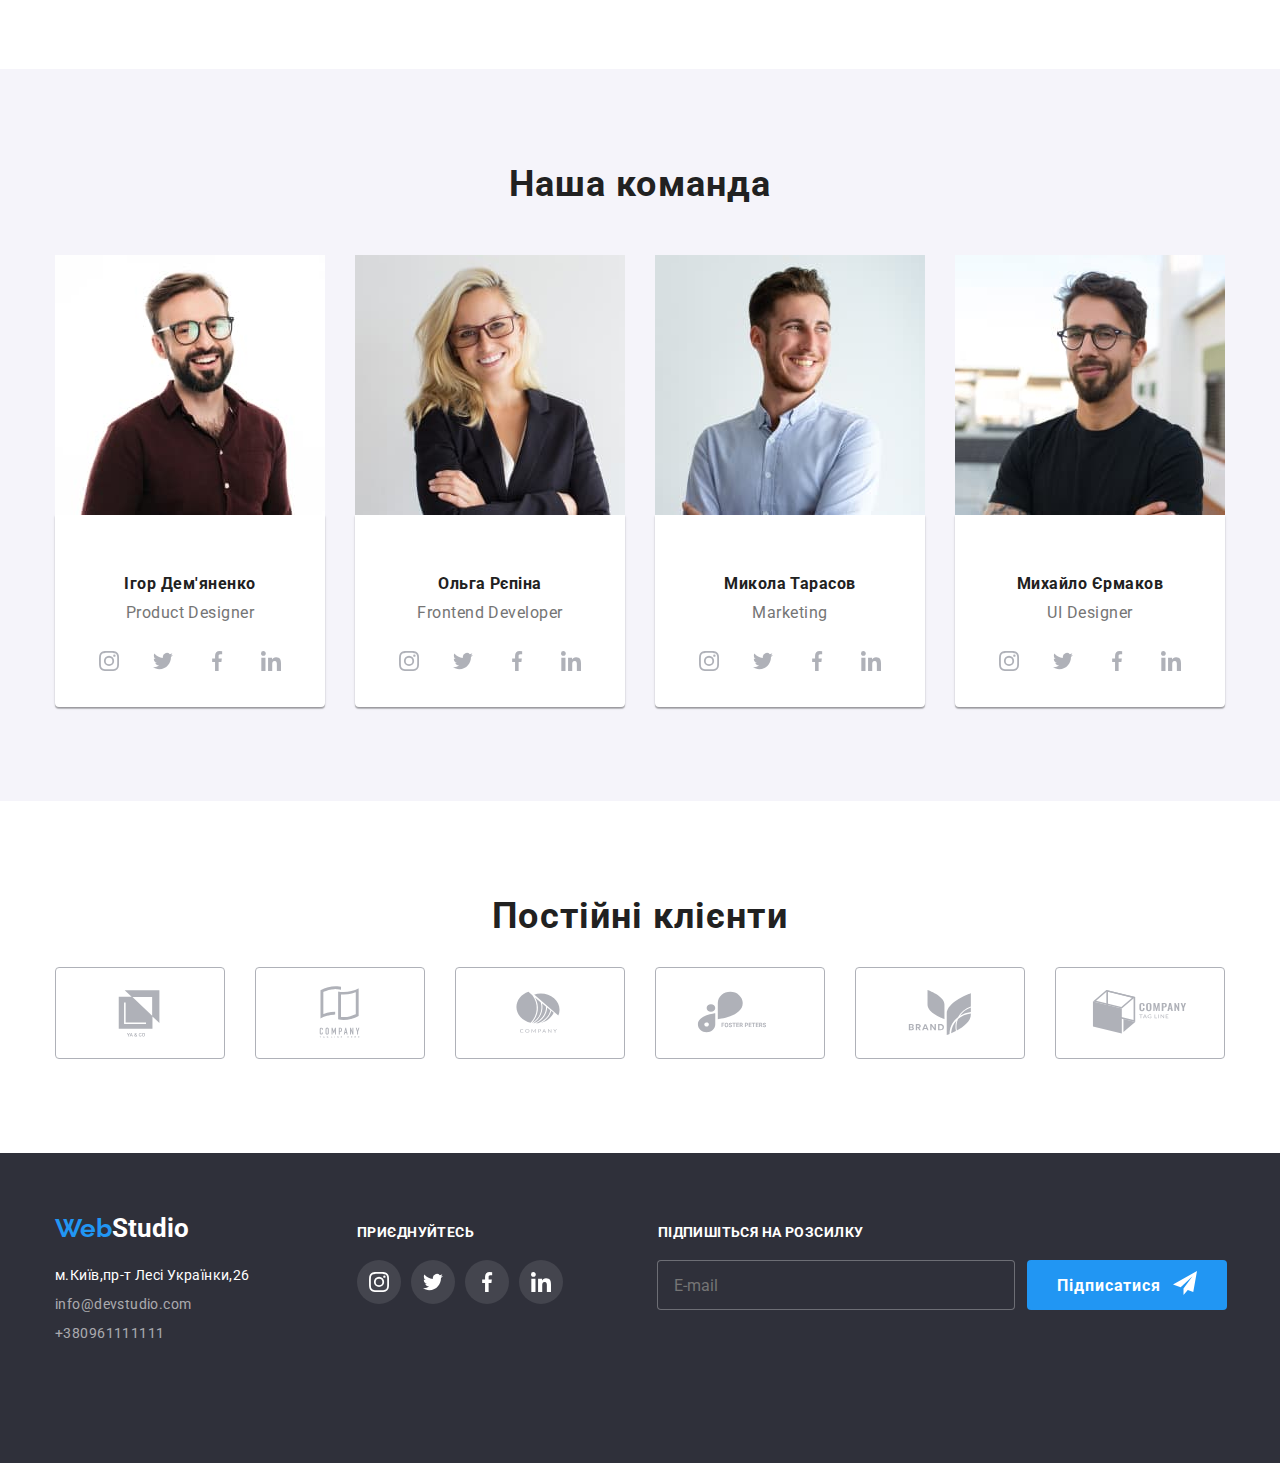
==== commit ecd2fae3: "changes" ====
--- a/index.html
+++ b/index.html
@@ -53,7 +53,7 @@
           <li>
             <a
               href="mailto:info@devstudio.com"
-              class="link__contacts contacts"
+              class="link__contacts contacts navigation__contacts"
             >
               
               <svg class="contacts__icon envelope" width="16"
@@ -67,7 +67,7 @@
             >
           </li>
           <li>
-            <a href="tel:+380961111111" class="link__contacts contacts">
+            <a href="tel:+380961111111" class="link__contacts contacts navigation__contacts">
              <svg class="contacts__icon smartphone"  width="10"
                   height="16">
                 <use
--- a/css/main.min.css
+++ b/css/main.min.css
@@ -1 +1 @@
-:root{--base-color: #212121;--additional-color: #2196F3;--accent-color: #000000;--text-color: #757575;--attribute-color: #FFFFFF;--section-color: #2F303A;--contacts-color: rgba(255, 255, 255, 0.6);--shade-color: #F5F4FA;--portfolio-color: #F5F5F5;--button-active: #188CE8;--border-color: #ECECEC;--button-color:#F5F4FA;--secondary-border: #EEEEEE;--icon-color: #AFB1B8;--background-icon: rgba(255, 255, 255, 0.1);--transition-timing-function: cubic-bezier(0.4, 0, 0.2, 1);--transition-duration: 250ms}body{font-family:"Roboto",sans-serif;font-weight:500;color:var(--base-color);background-color:var(--attribute-color)}h1,h2,h3,h4,h5,h6,p,ul{margin:0;padding:0}img{display:block;max-width:100%;height:auto}.is-hidden{position:absolute;width:1px;height:1px;margin:-1px;padding:0;overflow:hidden;border:0;clip:rect(0 0 0 0)}a{text-decoration:none}.list{list-style-type:none}.link{text-decoration:none}.is-hidden{position:absolute;width:1px;height:1px;margin:-1px;padding:0;overflow:hidden;border:0;clip:rect(0 0 0 0)}.section__header{background-color:var(--attribute-color);border-bottom:1px solid var(--border-color)}@media screen and (max-width: 479px){.container__header{width:320px;display:-webkit-box;display:-ms-flexbox;display:flex;-webkit-box-align:center;-ms-flex-align:center;align-items:center}}@media screen and (min-width: 480px){.container__header{display:-webkit-box;display:-ms-flexbox;display:flex;-webkit-box-align:center;-ms-flex-align:center;align-items:center}}@media screen and (min-width: 768px){.container__header{width:768px}}@media screen and (min-width: 1200px){.container__header{width:1200px;-webkit-box-align:center;-ms-flex-align:center;align-items:center}}@media screen and (max-width: 767px){.navigation__menu{display:none}}@media screen and (min-width: 768px){.navigation__menu{display:-webkit-box;display:-ms-flexbox;display:flex;gap:50px;-webkit-box-pack:justify;-ms-flex-pack:justify;justify-content:space-between;-webkit-box-align:center;-ms-flex-align:center;align-items:center}}@media screen and (max-width: 767px){.list__contacts{display:none}}@media screen and (min-width: 768px){.list__contacts{display:block;padding:21px 0px}}@media screen and (min-width: 1200px){.list__contacts{display:-webkit-box;display:-ms-flexbox;display:flex;gap:50px;-webkit-box-align:center;-ms-flex-align:center;align-items:center}}.list__contacts:focus{color:var(--additional-color)}.list__contacts:hover{color:var(--additional-color)}@media screen and (min-width: 767px){.menu__button{display:none}}@media screen and (min-width: 768px){.navigation{display:-webkit-box;display:-ms-flexbox;display:flex;margin-right:auto;-webkit-box-align:center;-ms-flex-align:center;align-items:center}}@media screen and (min-width: 768px){.link__navigation{display:block;padding:32px 0px}}@media screen and (max-width: 767px){.logo___main{margin-top:16px;margin-bottom:16px}}@media screen and (min-width: 768px){.logo___main{margin:26px 88px 26px 0px}}@media screen and (min-width: 1200px){.logo___main{margin:24px 93px 25px 0px}}.navigation__titles{font-size:14px;letter-spacing:.02em;line-height:1.17;color:var(--base-color);-webkit-transition-property:color;transition-property:color;-webkit-transition-duration:var(--transition-duration);transition-duration:var(--transition-duration);-webkit-transition-timing-function:var(--transition-timing-function);transition-timing-function:var(--transition-timing-function)}.navigation__titles:focus{color:var(--additional-color)}.navigation__titles:hover{color:var(--additional-color)}.link__contacts{font-size:14px;line-height:1.17;letter-spacing:.02em;color:var(--text-color);-webkit-transition-property:color;transition-property:color;-webkit-transition-duration:var(--transition-duration);transition-duration:var(--transition-duration);-webkit-transition-timing-function:var(--transition-timing-function);transition-timing-function:var(--transition-timing-function)}.link__contacts:focus{color:var(--additional-color)}.link__contacts:hover{color:var(--additional-color)}.contacts__icon{margin-right:8px;-webkit-transition-property:fill;transition-property:fill;-webkit-transition-duration:var(--transition-duration);transition-duration:var(--transition-duration);-webkit-transition-timing-function:var(--transition-timing-function);transition-timing-function:var(--transition-timing-function)}.link__contacts:focus .contacts__icon{fill:var(--additional-color)}.link__contacts:hover .contacts__icon{fill:var(--additional-color)}.current{position:relative}.current::after{content:"";position:absolute;bottom:-1px;left:0;width:100%;height:4px;background:var(--additional-color);border-radius:2px}.mobile__menu{padding:48px 40px;position:fixed;display:none;width:100%;height:100%;background-color:var(--attribute-color);position:fixed;overflow:scroll;top:0;left:0;z-index:1}.mobile__menu.is-open{display:block}.menu__items:last-child{margin-bottom:302px}@media screen and (max-width: 479px){.menu__items:last-child{margin-bottom:100px}}.menu__items{margin-bottom:32px}.mobile__link{font-size:40px;line-height:1.18;letter-spacing:.02em;color:var(--base-color);-webkit-transition-property:color;transition-property:color;-webkit-transition-duration:var(--transition-duration);transition-duration:var(--transition-duration);-webkit-transition-timing-function:var(--transition-timing-function);transition-timing-function:var(--transition-timing-function)}@media screen and (max-width: 479px){.mobile__link{font-size:32px;line-height:1.17}}.mobile__link:focus{color:var(--additional-color)}.mobile__link:hover{color:var(--additional-color)}.contacts__link{font-size:34px;line-height:1.18;letter-spacing:.02em;color:var(--text-color);-webkit-transition-property:color;transition-property:color;-webkit-transition-duration:var(--transition-duration);transition-duration:var(--transition-duration);-webkit-transition-timing-function:var(--transition-timing-function);transition-timing-function:var(--transition-timing-function)}@media screen and (max-width: 479px){.contacts__link{font-size:24px}}.contacts__link:focus{color:var(--additional-color)}.contacts__link:hover{color:var(--additional-color)}.contacts__item{margin-bottom:32px}.contacts__item:last-child{margin-bottom:64px}.network__link{position:relative;font-size:18px;line-height:1.22;letter-spacing:.02em;color:var(--additional-color)}@media screen and (max-width: 479px){.network__link{font-size:11px;line-height:1}}.network__link:not(:last-child)::after{position:absolute;content:"";top:0px;right:-10px;width:1px;height:22px;background-color:rgba(33,33,33,.2)}.networks__list{display:-webkit-box;display:-ms-flexbox;display:flex;gap:20px}@media screen and (max-width: 479px){.networks__list{display:-webkit-box;display:-ms-flexbox;display:flex}}.icon__button{width:40px;height:40px}.mobile__button{position:absolute;right:15px;top:10px;display:-webkit-box;display:-ms-flexbox;display:flex;background-color:var(--attribute-color);border-radius:50%;border:1px solid rgba(0,0,0,0);width:40px;height:40px;cursor:pointer;-webkit-box-align:center;-ms-flex-align:center;align-items:center;-webkit-box-pack:center;-ms-flex-pack:center;justify-content:center;-webkit-transition-property:fill;transition-property:fill;-webkit-transition-duration:var(--transition-duration);transition-duration:var(--transition-duration);-webkit-transition-timing-function:var(--transition-timing-function);transition-timing-function:var(--transition-timing-function)}.mobile__button:focus .icon__button{fill:var(--additional-color)}.mobile__button:hover .icon__button{fill:var(--additional-color)}.menu__button{background-color:var(--attribute-color);border:1px solid rgba(0,0,0,0);margin-left:auto}.container{margin:0 auto;padding-left:15px;padding-right:15px;max-width:480px}@media screen and (max-width: 479px){.container{max-width:480px}}@media screen and (min-width: 768px){.container{max-width:768px}}@media screen and (min-width: 1200px){.container{max-width:1200px}}.logo{font-family:"Raleway",sans-serif;font-style:normal;font-weight:700;font-size:26px;line-height:1.19;text-decoration:none;color:var(--additional-color)}.logo__additional{font-family:"Raleway",sans-serif;font-style:normal;font-weight:700;font-size:26px;line-height:1.19;text-decoration:none;color:var(--accent-color)}@media screen and (max-width: 767px){.logo__additional{line-height:1.17;font-size:24px}}.logo__specific{font-weight:700;font-size:26px;line-height:1.19;color:var(--attribute-color);margin-bottom:30px}@media screen and (max-width: 767px){.logo__specific{font-size:24px;line-height:1.17}}@media screen and (min-width: 320px){.logo___main{line-height:1.17}}@media screen and (min-width: 768px){.logo___main{font-size:24px;line-height:1.19;letter-spacing:.03}}@media screen and (min-width: 767px){.logo___main{font-weight:700;font-size:26px;line-height:1.17;color:var(--attribute-color)}}.section__hero{background-color:var(--section-color)}@media screen and (min-width: 480px){.section__hero{max-width:480px;height:400px}}@media screen and (min-width: 768px){.section__hero{max-width:768px}}@media screen and (min-width: 1200px){.section__hero{max-width:1600px;height:600px}}.container__hero{display:-webkit-box;display:-ms-flexbox;display:flex;-webkit-box-orient:vertical;-webkit-box-direction:normal;-ms-flex-direction:column;flex-direction:column;-ms-flex-align:center;-webkit-box-align:center;align-items:center}.hero__title{font-weight:900;font-size:26px;line-height:1.61;letter-spacing:.06em;text-transform:uppercase;color:var(--attribute-color)}@media screen and (max-width: 479px){.hero__title{font-size:24px;text-align:center;margin-bottom:30px}}@media screen and (min-width: 480px){.hero__title{text-align:center;margin-top:0;margin-bottom:30px}}@media screen and (min-width: 768px){.hero__title{text-align:center;margin-bottom:30px;width:360px}}@media screen and (min-width: 1200px){.hero__title{font-size:44px;line-height:1.36;width:696px;text-align:center}}.button__primary{display:-webkit-box;display:-ms-flexbox;display:flex;-webkit-box-pack:center;-ms-flex-pack:center;justify-content:center;-webkit-box-align:center;-ms-flex-align:center;align-items:center;white-space:nowrap;margin-left:auto;margin-right:auto;-webkit-transition-property:background-color,-webkit-box-shadow;transition-property:background-color,-webkit-box-shadow;transition-property:background-color,box-shadow;transition-property:background-color,box-shadow,-webkit-box-shadow;-webkit-transition-duration:var(--transition-duration);transition-duration:var(--transition-duration);-webkit-transition-timing-function:var(--transition-timing-function);transition-timing-function:var(--transition-timing-function)}.button__primary:hover{background-color:var(--button-active);-webkit-box-shadow:0px 4p 4px rgba(0,0,0,.15);box-shadow:0px 4p 4px rgba(0,0,0,.15)}.button__primary:focus{background-color:var(--button-active);-webkit-box-shadow:0px 4p 4px rgba(0,0,0,.15);box-shadow:0px 4p 4px rgba(0,0,0,.15)}.backdrop{position:fixed;overflow:scroll;top:0;left:0;width:100%;height:100%;background-color:rgba(0,0,0,.2);-webkit-transition-property:opacity,visibility,-webkit-box-shadow;transition-property:opacity,visibility,-webkit-box-shadow;transition-property:opacity,visibility,box-shadow;transition-property:opacity,visibility,box-shadow,-webkit-box-shadow;-webkit-transition-duration:var(--transition-duration);transition-duration:var(--transition-duration);-webkit-transition-timing-function:var(--transition-timing-function);transition-timing-function:var(--transition-timing-function)}.modal{padding:40px;position:absolute;top:20px;left:50%;-webkit-transform:translateX(-50%);transform:translateX(-50%);background-color:var(--attribute-color);width:100%;height:609px;-webkit-box-shadow:0px 1px 3px rgba(0,0,0,.12),0px 1px 1px rgba(0,0,0,.14),0px 2px 1px rgba(0,0,0,.2);box-shadow:0px 1px 3px rgba(0,0,0,.12),0px 1px 1px rgba(0,0,0,.14),0px 2px 1px rgba(0,0,0,.2);border-radius:4px}@media screen and (max-width: 479px){.modal{width:240px}}@media screen and (min-width: 480px){.modal{width:450px}}@media screen and (min-width: 767px){.modal{width:450px}}@media screen and (min-width: 1200px){.modal{top:50%;-webkit-transform:translate(-50%, -50%);transform:translate(-50%, -50%);width:528px;height:581px}}.close__button{position:absolute;right:8px;top:8px;display:-webkit-box;display:-ms-flexbox;display:flex;background-color:var(--attribute-color);border-radius:50%;border:1px solid rgba(0,0,0,.1);width:30px;height:30px;cursor:pointer;-webkit-box-align:center;-ms-flex-align:center;align-items:center;-webkit-box-pack:center;-ms-flex-pack:center;justify-content:center;-webkit-transition-property:fill;transition-property:fill;-webkit-transition-duration:var(--transition-duration);transition-duration:var(--transition-duration);-webkit-transition-timing-function:var(--transition-timing-function);transition-timing-function:var(--transition-timing-function)}.close__button:focus{fill:var(--additional-color)}.close__button:hover{fill:var(--additional-color)}.close__button .close__button:focus .close__btn{fill:var(--additional-color)}.close__button:focus .close__btn{fill:var(--additional-color)}.close__button:focus .close__btn{fill:var(--additional-color)}.close__button:hover .close__btn{fill:var(--additional-color)}.modal__title{font-weight:700;font-size:20px;line-height:1.5;text-align:center;letter-spacing:.03em;color:var(--base-color);margin-bottom:12px}@media screen and (min-width: 1200px){.modal__title{line-height:1.15}}.person__data{display:block;font-weight:400;font-size:12px;line-height:1.17;letter-spacing:.01em;color:var(--text-color)}@media screen and (min-width: 1200px){.person__data{margin-bottom:4px}}.container__modal{margin-bottom:10px}.field{display:block;width:100%;height:40px;border:1px solid rgba(33,33,33,.2);border-radius:4px;outline:none;padding:11px 11px 11px 35px;-webkit-transition-property:border-color;transition-property:border-color;-webkit-transition-duration:var(--transition-duration);transition-duration:var(--transition-duration);-webkit-transition-timing-function:var(--transition-timing-function);transition-timing-function:var(--transition-timing-function)}.field:focus{border-color:var(--additional-color)}.field:focus+.icon__data{fill:var(--additional-color)}.comments__field{width:100%;display:block;height:120px;padding:12px 16px;resize:none;border:1px solid rgba(33,33,33,.2);border-radius:4px;outline:none;-webkit-transition-property:border-color;transition-property:border-color;-webkit-transition-duration:var(--transition-duration);transition-duration:var(--transition-duration);-webkit-transition-timing-function:var(--transition-timing-function);transition-timing-function:var(--transition-timing-function)}.comments__field:focus{border-color:var(--additional-color)}.comments__field::-webkit-input-placeholder{font-weight:400;font-size:12px;line-height:1.17;letter-spacing:.01em;color:rgba(117,117,117,.5)}.comments__field::-moz-placeholder{font-weight:400;font-size:12px;line-height:1.17;letter-spacing:.01em;color:rgba(117,117,117,.5)}.comments__field:-ms-input-placeholder{font-weight:400;font-size:12px;line-height:1.17;letter-spacing:.01em;color:rgba(117,117,117,.5)}.comments__field::-ms-input-placeholder{font-weight:400;font-size:12px;line-height:1.17;letter-spacing:.01em;color:rgba(117,117,117,.5)}.comments__field::placeholder{font-weight:400;font-size:12px;line-height:1.17;letter-spacing:.01em;color:rgba(117,117,117,.5)}.textarea__container{margin-bottom:20px}.checkbox__container{margin-bottom:31px}@media screen and (min-width: 1200px){.checkbox__container{margin-left:13px}}.input{-webkit-appearance:none;-moz-appearance:none;appearance:none}.label__input{position:relative;display:-webkit-box;display:-ms-flexbox;display:flex;font-style:normal;-webkit-box-align:center;-ms-flex-align:center;align-items:center;font-weight:400;font-size:12px;line-height:1.17;letter-spacing:.03em;color:var(--text-color);padding-left:20px}@media screen and (min-width: 1200px){.label__input{line-height:1.71;font-size:14px}}.contract__link{margin:0;padding:0;font-weight:400;font-size:12px;line-height:1.17;letter-spacing:.03em;color:var(--additional-color);text-decoration:underline}.input::before{position:absolute;content:"";width:16px;height:15px;border:1px solid var(--base-color);left:0;top:50%;-webkit-transform:translateY(-50%);transform:translateY(-50%)}.icon__modal{position:absolute;width:16px;height:15px;left:0;top:50%;-webkit-transform:translateY(-50%);transform:translateY(-50%);transform:translateY(-50%);opacity:0;-webkit-transition-property:fill,opacity,background-color;transition-property:fill,opacity,background-color;-webkit-transition-duration:var(--transition-duration);transition-duration:var(--transition-duration);-webkit-transition-timing-function:var(--transition-timing-function);transition-timing-function:var(--transition-timing-function)}.input:checked+.icon__modal{opacity:1;fill:var(--attribute-color);background-color:var(--additional-color)}.button__form{width:200px;display:block;padding:10px 52px;color:var(--attribute-color);font-weight:700;font-size:16px;line-height:1.87;text-align:center;letter-spacing:.06em;background:var(--additional-color);-webkit-box-shadow:0px 4px 4px rgba(0,0,0,.15);box-shadow:0px 4px 4px rgba(0,0,0,.15);cursor:pointer;border-radius:4px;border:rgba(0,0,0,0);margin-left:auto;margin-right:auto;-webkit-transition-property:background-color,-webkit-box-shadow;transition-property:background-color,-webkit-box-shadow;transition-property:background-color,box-shadow;transition-property:background-color,box-shadow,-webkit-box-shadow;-webkit-transition-duration:var(--transition-duration);transition-duration:var(--transition-duration);-webkit-transition-timing-function:var(--transition-timing-function);transition-timing-function:var(--transition-timing-function)}@media screen and (min-width: 1200px){.button__form{margin-left:124px;margin-right:124px}}.button__form:focus{background-color:var(--button-active);-webkit-box-shadow:0px 4p 4px rgba(0,0,0,.15);box-shadow:0px 4p 4px rgba(0,0,0,.15)}.button__form:hover{background-color:var(--button-active);-webkit-box-shadow:0px 4p 4px rgba(0,0,0,.15);box-shadow:0px 4p 4px rgba(0,0,0,.15);background-color:var(--button-active);box-shadow:0px 4p 4px rgba(0,0,0,.15)}.icon__wrapper{position:relative}.icon__data{position:absolute;width:18px;height:18px;left:12px;top:50%;-webkit-transform:translateY(-50%);transform:translateY(-50%);-webkit-transition-property:fill;transition-property:fill;-webkit-transition-duration:var(--transition-duration);transition-duration:var(--transition-duration);-webkit-transition-timing-function:var(--transition-timing-function);transition-timing-function:var(--transition-timing-function)}.icon__data:focus{fill:var(--additional-color)}.icon__data:hover{fill:var(--additional-color)}.overlay{padding:118px 0px;margin:0px auto;max-width:1600px;height:auto;background-repeat:no-repeat;background-position:center;background-size:cover}@media screen and (max-width: 480px){.overlay{background-image:-webkit-gradient(linear, left top, right top, from(rgba(47, 48, 58, 0.4)), to(rgba(47, 48, 58, 0.4))),url(../images/hero/hero1x_mobile.jpg);background-image:linear-gradient(to right, rgba(47, 48, 58, 0.4), rgba(47, 48, 58, 0.4)),url(../images/hero/hero1x_mobile.jpg)}}@media screen and (max-width: 768px),(min-device-pixel-ratio: 2),(-webkit-min-device-pixel-ratio: 2),(min-resolution: 192dpi),(min-resolution: 2dppx){.overlay{background-image:-webkit-gradient(linear, left top, right top, from(rgba(47, 48, 58, 0.4)), to(rgba(47, 48, 58, 0.4))),url(../images/hero/hero2x_m.jpg);background-image:linear-gradient(to right, rgba(47, 48, 58, 0.4), rgba(47, 48, 58, 0.4)),url(../images/hero/hero2x_m.jpg)}}@media screen and (min-width: 768px){.overlay{background-image:-webkit-gradient(linear, left top, right top, from(rgba(47, 48, 58, 0.4)), to(rgba(47, 48, 58, 0.4))),url(../images/hero/hero1x_tablet.jpg);background-image:linear-gradient(to right, rgba(47, 48, 58, 0.4), rgba(47, 48, 58, 0.4)),url(../images/hero/hero1x_tablet.jpg)}}@media(min-width: 768px),(min-device-pixel-ratio: 2),(-webkit-min-device-pixel-ratio: 2),(min-resolution: 192dpi),(min-resolution: 2dppx){.overlay{background-image:-webkit-gradient(linear, left top, right top, from(rgba(47, 48, 58, 0.4)), to(rgba(47, 48, 58, 0.4))),url(../images/hero/hero2x_tablet.jpg);background-image:linear-gradient(to right, rgba(47, 48, 58, 0.4), rgba(47, 48, 58, 0.4)),url(../images/hero/hero2x_tablet.jpg)}}@media screen and (min-width: 1200px){.overlay{padding:200px 0px;background-image:-webkit-gradient(linear, left top, right top, from(rgba(47, 48, 58, 0.4)), to(rgba(47, 48, 58, 0.4))),url(../images/hero/hero1x_desktop.jpg);background-image:linear-gradient(to right, rgba(47, 48, 58, 0.4), rgba(47, 48, 58, 0.4)),url(../images/hero/hero1x_desktop.jpg)}}@media(min-width: 1200px),(min-device-pixel-ratio: 2),(-webkit-min-device-pixel-ratio: 2),(min-resolution: 192dpi),(min-resolution: 2dppx){.overlay{background-image:-webkit-gradient(linear, left top, right top, from(rgba(47, 48, 58, 0.4)), to(rgba(47, 48, 58, 0.4))),url(../images/hero/hero2x_desktop.jpg);background-image:linear-gradient(to right, rgba(47, 48, 58, 0.4), rgba(47, 48, 58, 0.4)),url(../images/hero/hero2x_desktop.jpg)}}.button,.button__footer,.button__primary{background-color:var(--additional-color);color:var(--attribute-color);font-style:inherit;font-weight:700;font-size:16px;line-height:1.87;text-align:center;padding:10px 24px;width:200px;height:50px;border:1px solid rgba(0,0,0,0);border-radius:4px;letter-spacing:.06em}.section__benefits{padding-top:60px;padding-bottom:60px}@media screen and (min-width: 1200px){.section__benefits{padding:94px 0px}}@media screen and (max-width: 479px){.benefits__items{width:290px;margin-bottom:30px}}@media screen and (min-width: 480px){.benefits__items{width:450px;margin-bottom:30px}}@media screen and (min-width: 768px){.benefits__items{width:354px;margin-bottom:30px}.benefits__items:nth-child(1){margin-right:30px}.benefits__items:nth-child(3){margin-right:30px}}@media screen and (min-width: 1200px){.benefits__items{width:270px}.benefits__items:nth-child(1){margin-right:0}.benefits__items:nth-child(3){margin-right:0}}@media screen and (max-width: 767px){.benefits__items:not:last-child{margin-bottom:30px}}.benefits__icon{width:70px;height:70px}.benefits__title{font-weight:700;font-size:14px;line-height:1.14;letter-spacing:.03em;text-transform:uppercase;text-align:center;margin-top:30px}@media screen and (min-width: 768px){.benefits__title{margin-bottom:10px;text-align:left}}@media screen and (min-width: 1200px){.benefits__title{line-height:1.17}}.discription__benefits{font-weight:400;font-size:14px;line-height:1.71;letter-spacing:.03em;color:var(--text-color)}@media screen and (min-width: 767px){.discription__benefits{-webkit-box-pack:start;-ms-flex-pack:start;justify-content:flex-start}}.benefits{height:120px;display:-webkit-box;display:-ms-flexbox;display:flex;-webkit-box-pack:center;-ms-flex-pack:center;justify-content:center;-webkit-box-align:center;-ms-flex-align:center;align-items:center;background-color:var(--shade-color);width:100%;border-radius:4px}@media screen and (max-width: 767px){.benefits{margin-bottom:30px;display:-webkit-box;display:-ms-flexbox;display:flex;-webkit-box-pack:center;-ms-flex-pack:center;justify-content:center;-webkit-box-align:center;-ms-flex-align:center;align-items:center}}@media screen and (min-width: 768px){.list__benefits{display:-webkit-box;display:-ms-flexbox;display:flex;-ms-flex-wrap:wrap;flex-wrap:wrap}}@media screen and (min-width: 1200px){.list__benefits{gap:30px}}.activity__section{padding:0px 0px 94px 0px}@media screen and (max-width: 1199px){.activity__section{display:none}}.picture__title{margin:0;font-weight:700;font-size:14px;line-height:1.14;text-align:center;letter-spacing:.03em;text-transform:uppercase;color:var(--attribute-color)}.list__activity{display:-webkit-box;display:-ms-flexbox;display:flex;gap:30px}.activity__item{width:370px;position:relative}.activity{position:absolute;left:0;right:0;bottom:0;width:370px;height:70px;background-color:rgba(47,48,58,.8);display:-webkit-box;display:-ms-flexbox;display:flex;-webkit-box-align:center;-ms-flex-align:center;align-items:center;-webkit-box-pack:center;-ms-flex-pack:center;justify-content:center}.activity__title{font-weight:700;font-size:36px;line-height:1.17;letter-spacing:.03em;text-align:center;margin-top:0;margin-bottom:50px;text-align:center;color:var(--base-color)}.team__section{padding:60px 0px;background-color:var(--shade-color)}@media screen and (min-width: 1200px){.team__section{padding:94px 0px}}@media screen and (max-width: 767px){.team__card{width:450px}}@media screen and (min-width: 768px){.team__card{width:354px}}@media screen and (min-width: 1200px){.team__card{width:270px}}.team__title{font-weight:700;font-size:36px;line-height:1.17;letter-spacing:.03em;text-align:center;margin-top:0;margin-bottom:50px}.team__item{padding-top:30px;padding-bottom:24px;text-align:center;-webkit-box-shadow:0px 1px 3px rgba(0,0,0,.12),0px 1px 1px rgba(0,0,0,.14),0px 2px 1px rgba(0,0,0,.2);box-shadow:0px 1px 3px rgba(0,0,0,.12),0px 1px 1px rgba(0,0,0,.14),0px 2px 1px rgba(0,0,0,.2);border-radius:0px 0px 4px 4px;background:var(--attribute-color)}.person__title{font-size:16px;line-height:1.19;letter-spacing:.03em;margin-top:0px;margin-bottom:10px}@media screen and (min-width: 1200px){.person__title{line-height:1.17;margin-top:30px}}.post__title{font-weight:400;font-size:16px;line-height:1.19;letter-spacing:.03em;color:var(--text-color)}@media screen and (min-width: 1200px){.post__title{line-height:1.17}}.icon__list{display:-webkit-box;display:-ms-flexbox;display:flex;gap:10px;margin-top:16px;-webkit-box-pack:center;-ms-flex-pack:center;justify-content:center}.icon__item{width:44px;height:44px}.link__icon{display:-webkit-box;display:-ms-flexbox;display:flex;width:44px;height:44px;border-radius:50%;background-color:var(--background-icon);-webkit-box-pack:center;-ms-flex-pack:center;justify-content:center;-webkit-box-align:center;-ms-flex-align:center;align-items:center;-webkit-transition-property:fill,background-color;transition-property:fill,background-color;-webkit-transition-duration:var(--transition-duration);transition-duration:var(--transition-duration);-webkit-transition-timing-function:var(--transition-timing-function);transition-timing-function:var(--transition-timing-function)}.link__icon:hover{background-color:var(--additional-color)}.link__icon:focus{background-color:var(--additional-color)}.icon{width:20px;height:20px;fill:var(--icon-color)}.link__icon:hover .icon{fill:var(--attribute-color)}.link__icon:focus .icon{fill:var(--attribute-color)}.list__team{display:-webkit-box;display:-ms-flexbox;display:flex;-ms-flex-wrap:wrap;flex-wrap:wrap;gap:30px}.section__clients{padding:60px 0px;border-color:var(--attribute-color)}@media screen and (min-width: 1200px){.section__clients{padding:94px 0px}}.clients__title{text-align:center;font-weight:700;font-size:36px;line-height:1.17;text-align:center;letter-spacing:.03em;color:var(--base-color);margin-bottom:30px}.list__clients{display:-webkit-box;display:-ms-flexbox;display:flex;gap:30px;-ms-flex-wrap:wrap;flex-wrap:wrap}.clients__link{display:-webkit-box;display:-ms-flexbox;display:flex;-webkit-box-align:center;-ms-flex-align:center;align-items:center;-webkit-box-pack:center;-ms-flex-pack:center;justify-content:center;width:210px;height:92px;border:1px solid var(--icon-color);border-radius:4px;-webkit-transition-property:border;transition-property:border;-webkit-transition-duration:var(--transition-duration);transition-duration:var(--transition-duration);-webkit-transition-timing-function:var(--transition-timing-function);transition-timing-function:var(--transition-timing-function)}.clients__link:hover{border:1px solid var(--additional-color);fill:var(--additional-color)}.clients__link:focus{border:1px solid var(--additional-color);fill:var(--additional-color)}@media screen and (max-width: 479px){.clients__link{width:290px}}@media screen and (min-width: 768px){.clients__link{width:226px}}@media screen and (min-width: 1200px){.clients__link{width:170px}}.clients__icon{display:block;width:106px;height:60px;-webkit-transition-property:fill;transition-property:fill;-webkit-transition-duration:var(--transition-duration);transition-duration:var(--transition-duration);-webkit-transition-timing-function:var(--transition-timing-function);transition-timing-function:var(--transition-timing-function)}@media screen and (max-width: 479px){.clients__item{width:290px}}@media screen and (min-width: 480px){.clients__item{width:210px;height:92px}}@media screen and (min-width: 768px){.clients__item{width:226px;height:92px}}@media screen and (min-width: 1200px){.clients__item{width:170px;height:92px}}.clients__link:hover .clients__icon{fill:var(--additional-color)}.clients__link:focus .clients__icon{fill:var(--additional-color)}.footer{background-color:var(--section-color);padding:60px 0px}@media screen and (max-width: 479px){.box__footer{width:320px}}.link__map{font-style:normal;font-weight:400;font-size:14px;line-height:1.71;letter-spacing:.03em;color:var(--attribute-color)}.link__mail,.link__phone{font-style:normal;font-weight:400;font-size:14px;line-height:1.71;letter-spacing:.03em;color:var(--contacts-color);-webkit-transition-property:color;transition-property:color;-webkit-transition-duration:var(--transition-duration);transition-duration:var(--transition-duration);-webkit-transition-timing-function:var(--transition-timing-function);transition-timing-function:var(--transition-timing-function)}.link__mail:hover,.link__phone:hover{color:var(--additional-color)}.link__mail:focus,.link__phone:focus{color:var(--additional-color)}.footer__title,.footer__title--left{font-weight:700;font-size:14px;line-height:1.17;letter-spacing:.03em;text-transform:uppercase;color:var(--attribute-color)}@media screen and (max-width: 480px){.footer__title--left{text-align:center}}@media screen and (max-width: 767px){.footer__title--left{text-align:center;margin-bottom:20px}}@media screen and (min-width: 768px){.footer__title--left{margin-right:234px;margin-bottom:20px}}@media screen and (min-width: 1200px){.footer__title--left{margin-right:183px}}.box__first{margin-bottom:60px}@media screen and (max-width: 767px){.logo__footer{margin-bottom:30px;text-align:center}}@media(min-width: 768px){.logo__footer{margin-left:100px;margin-right:0;margin-bottom:20px}}@media screen and (min-width: 1200px){.logo__footer{margin-left:0px;margin-right:156px}}.footer__list{display:-webkit-box;display:-ms-flexbox;display:flex;margin-bottom:60px;gap:10px}@media screen and (max-width: 479px){.footer__list{-webkit-box-pack:center;-ms-flex-pack:center;justify-content:center}}@media screen and (max-width: 767px){.footer__list{margin-left:122px;margin-right:122px}}@media screen and (min-width: 768px){.footer__list{-webkit-box-align:end;-ms-flex-align:end;align-items:flex-end}}@media screen and (min-width: 1200px){.footer__list{margin-right:93px}}.address__list{margin-left:109px;margin-right:109px;text-align:center}@media screen and (max-width: 479px){.address__list{margin-left:40px;margin-right:40px}}@media screen and (min-width: 768px){.address__list{margin-left:61px}}@media screen and (min-width: 1200px){.address__list{text-align:left;margin-left:0px;margin-right:70px}}.address__item{width:232px;height:21px;margin-bottom:8px}.address__item:last-child{margin-bottom:0}.link__icon{display:-webkit-box;display:-ms-flexbox;display:flex;width:44px;height:44px;border-radius:50%;background-color:var(--background-icon);-webkit-box-pack:center;-ms-flex-pack:center;justify-content:center;-webkit-box-align:center;-ms-flex-align:center;align-items:center}.link__icon:focus{background-color:var(--additional-color)}.link__icon:hover{background-color:var(--additional-color)}.icon__footer{width:20px;height:20px;fill:var(--attribute-color)}.footer__title--right{text-align:center;margin-top:60px;margin-bottom:20px}@media screen and (max-width: 479px){.footer__title--right{text-align:center;margin-top:60px}}@media screen and (min-width: 768px){.footer__title--right{margin-top:60px}}@media screen and (min-width: 1200px){.footer__title--right{margin:0;width:207px}}.button__footer{margin-top:20px;margin-left:125px;margin-right:125px;display:-webkit-box;display:-ms-flexbox;display:flex;-webkit-box-pack:center;-ms-flex-pack:center;justify-content:center;gap:12px;-webkit-transition-property:background-color,-webkit-box-shadow;transition-property:background-color,-webkit-box-shadow;transition-property:background-color,box-shadow;transition-property:background-color,box-shadow,-webkit-box-shadow;-webkit-transition-duration:var(--transition-duration);transition-duration:var(--transition-duration);-webkit-transition-timing-function:var(--transition-timing-function);transition-timing-function:var(--transition-timing-function)}.button__footer:hover{border-color:var(--button-active)}.button__footer:focus{border-color:var(--button-active)}@media screen and (max-width: 479px){.button__footer{margin-left:45px;margin-right:45px}}@media screen and (max-width: 767px){.button__footer{-webkit-box-align:center;-ms-flex-align:center;align-items:center}}@media screen and (min-width: 768px){.button__footer{margin-left:auto;margin-right:auto}}@media(min-width: 1200px){.button__footer{margin-left:0;margin-right:0}}.box__form{gap:12px}.field__footer{height:50px;width:450px;border:1px solid rgba(255,255,255,.3);border-radius:4px;background-color:var(--section-color);-webkit-box-sizing:border-box;box-sizing:border-box;padding-left:16px;-webkit-transition-property:border-color;transition-property:border-color;-webkit-transition-timing-function:var(--transition-timing-function);transition-timing-function:var(--transition-timing-function);-webkit-transition-duration:var(--transition-duration);transition-duration:var(--transition-duration)}.field__footer:focus{border-color:var(--additional-color)}.field__footer:hover{border-color:var(--additional-color)}@media(max-width: 479px){.field__footer{max-width:290px}}@media(min-width: 480px){.field__footer{max-width:450px}}@media(min-width: 768px){.field__footer{margin-left:0}}@media screen and (min-width: 1200px){.field__footer{height:50px;max-width:358px;margin-top:20px}}@media(min-width: 768px){.box{display:-webkit-box;display:-ms-flexbox;display:flex;-webkit-box-align:baseline;-ms-flex-align:baseline;align-items:baseline}}@media screen and (min-width: 1200px){.box_footer{display:-webkit-box;display:-ms-flexbox;display:flex;-webkit-box-align:baseline;-ms-flex-align:baseline;align-items:baseline}}@media screen and (min-width: 768px){.footer__form{margin-left:151px;margin-right:137px}}@media screen and (min-width: 1200px){.footer__form{display:-webkit-box;display:-ms-flexbox;display:flex;gap:12px;margin-left:0;margin-right:0}}.field__footer::-webkit-input-placeholder{font-size:16px;line-height:1.25;letter-spacing:.03;color:Solid rgba(255,255,255,.6)}.field__footer::-moz-placeholder{font-size:16px;line-height:1.25;letter-spacing:.03;color:Solid rgba(255,255,255,.6)}.field__footer:-ms-input-placeholder{font-size:16px;line-height:1.25;letter-spacing:.03;color:Solid rgba(255,255,255,.6)}.field__footer::-ms-input-placeholder{font-size:16px;line-height:1.25;letter-spacing:.03;color:Solid rgba(255,255,255,.6)}.field__footer::placeholder{font-size:16px;line-height:1.25;letter-spacing:.03;color:Solid rgba(255,255,255,.6)}@media screen and (max-width: 767px){.portfolio__section{padding:60px 0px}}@media screen and (min-width: 768px){.portfolio__section{padding:60px 0px}}@media screen and (min-width: 1200px){.portfolio__section{padding:94px 0px}}.buttons__nav{display:-webkit-box;display:-ms-flexbox;display:flex;-webkit-column-gap:8px;-moz-column-gap:8px;column-gap:8px;row-gap:15px;-ms-flex-wrap:wrap;flex-wrap:wrap}@media screen and (max-width: 767px){.buttons__nav{margin-bottom:40px}}@media screen and (min-width: 768px){.buttons__nav{margin-bottom:30px;-webkit-box-pack:center;-ms-flex-pack:center;justify-content:center}}@media screen and (min-width: 1200px){.buttons__nav{margin-bottom:50px;-webkit-box-pack:center;-ms-flex-pack:center;justify-content:center}}.button__menu{font-family:inherit;font-size:16px;line-height:1.63;letter-spacing:.03em;background-color:var(--button-color);color:var(--base-color);cursor:pointer;display:inline-block;border-radius:4px;border:1px solid rgba(0,0,0,0);padding:6px 22px;-webkit-transition-property:color,background-color;transition-property:color,background-color;-webkit-transition-duration:var(--transition-duration);transition-duration:var(--transition-duration);-webkit-transition-timing-function:var(--transition-timing-function);transition-timing-function:var(--transition-timing-function)}.button__menu:focus{color:var(--attribute-color);background-color:var(--additional-color);-webkit-box-shadow:0px 3px 1px rgba(0,0,0,.1),0px 1px 2px rgba(0,0,0,.08),0px 2px 2px rgba(0,0,0,.12);box-shadow:0px 3px 1px rgba(0,0,0,.1),0px 1px 2px rgba(0,0,0,.08),0px 2px 2px rgba(0,0,0,.12)}.button__menu:hover{color:var(--attribute-color);background-color:var(--additional-color);-webkit-box-shadow:0px 3px 1px rgba(0,0,0,.1),0px 1px 2px rgba(0,0,0,.08),0px 2px 2px rgba(0,0,0,.12);box-shadow:0px 3px 1px rgba(0,0,0,.1),0px 1px 2px rgba(0,0,0,.08),0px 2px 2px rgba(0,0,0,.12)}.button__menu:first-child{padding:6px 25px}@media screen and (max-width: 479px){.card__item{width:290px;margin-bottom:20px}}@media screen and (min-width: 480px){.card__item{width:450px}}@media screen and (min-width: 768px){.card__item{width:354px}}.card__title{border:1px solid var(--secondary-border);border-top:none}@media screen and (max-width: 767px){.card__title{padding:20px 24px}}@media screen and (min-width: 768px){.card__title{padding:20px 24px 56px 24px}}@media screen and (min-width: 1200px){.card__title{padding:20px 24px}}.project__title{line-height:2;letter-spacing:.06;margin-bottom:4px}@media screen and (max-width: 767px){.project__title{font-style:bold;font-size:16px;color:var(--base-color)}}@media screen and (min-width: 768px){.project__title{font-weight:700;font-size:18px;line-height:2;letter-spacing:.06;margin-bottom:4px;color:var(--base-color)}}.work__title{font-size:16px;line-height:1.87;letter-spacing:.03em;color:var(--text-color)}.overlay__description{font-size:18px;line-height:1.56;letter-spacing:.03em}@media screen and (max-width: 767px){.overlay__description{padding:77px 24px;font-size:18px;font-weight:400;line-height:1.56;letter-spacing:.03em;color:var(--attribute-color)}}@media screen and (min-width: 768px){.overlay__description{padding:49px 24px 77px 24px;font-size:18px;line-height:1.56;letter-spacing:.03em;color:var(--attribute-color)}}.card__image{position:relative;overflow:hidden}.card__overlay{position:absolute;top:0;left:0;-webkit-transform:translateY(100%);transform:translateY(100%);opacity:0;background-color:rgba(33,150,243,.9);width:100%;height:100%}.card__item:hover .card__overlay{-webkit-transform:translateY(0%);transform:translateY(0%);opacity:1;-webkit-box-shadow:0px 1px 1px rgba(0,0,0,.12),0px 4px 4px rgba(0,0,0,.06),1px 4px 6px rgba(0,0,0,.16);box-shadow:0px 1px 1px rgba(0,0,0,.12),0px 4px 4px rgba(0,0,0,.06),1px 4px 6px rgba(0,0,0,.16)}.card__link{-webkit-transition-property:-webkit-box-shadow;transition-property:-webkit-box-shadow;transition-property:box-shadow;transition-property:box-shadow, -webkit-box-shadow;-webkit-transition-duration:var(--transition-duration);transition-duration:var(--transition-duration);-webkit-transition-timing-function:var(--transition-timing-function);transition-timing-function:var(--transition-timing-function)}.card__link:focus{-webkit-box-shadow:0px 1px 1px rgba(0,0,0,.12),0px 4px 4px rgba(0,0,0,.06),1px 4px 6px rgba(0,0,0,.16);box-shadow:0px 1px 1px rgba(0,0,0,.12),0px 4px 4px rgba(0,0,0,.06),1px 4px 6px rgba(0,0,0,.16)}.card__link:hover{-webkit-box-shadow:0px 1px 1px rgba(0,0,0,.12),0px 4px 4px rgba(0,0,0,.06),1px 4px 6px rgba(0,0,0,.16);box-shadow:0px 1px 1px rgba(0,0,0,.12),0px 4px 4px rgba(0,0,0,.06),1px 4px 6px rgba(0,0,0,.16)}@media screen and (min-width: 768px){.card__set{display:-webkit-box;display:-ms-flexbox;display:flex;-ms-flex-wrap:wrap;flex-wrap:wrap;gap:30px}}/*# sourceMappingURL=main.min.css.map */+:root{--base-color: #212121;--additional-color: #2196F3;--accent-color: #000000;--text-color: #757575;--attribute-color: #FFFFFF;--section-color: #2F303A;--contacts-color: rgba(255, 255, 255, 0.6);--shade-color: #F5F4FA;--portfolio-color: #F5F5F5;--button-active: #188CE8;--border-color: #ECECEC;--button-color:#F5F4FA;--secondary-border: #EEEEEE;--icon-color: #AFB1B8;--background-icon: rgba(255, 255, 255, 0.1);--transition-timing-function: cubic-bezier(0.4, 0, 0.2, 1);--transition-duration: 250ms}body{font-family:"Roboto",sans-serif;font-weight:500;color:var(--base-color);background-color:var(--attribute-color)}h1,h2,h3,h4,h5,h6,p,ul{margin:0;padding:0}img{display:block;max-width:100%;height:auto}.is-hidden{position:absolute;width:1px;height:1px;margin:-1px;padding:0;overflow:hidden;border:0;clip:rect(0 0 0 0)}a{text-decoration:none}.list{list-style-type:none}.link{text-decoration:none}.is-hidden{position:absolute;width:1px;height:1px;margin:-1px;padding:0;overflow:hidden;border:0;clip:rect(0 0 0 0)}body.modal-open{overflow:hidden}.section__header{background-color:var(--attribute-color);border-bottom:1px solid var(--border-color)}@media screen and (max-width: 479px){.container__header{width:320px;display:-webkit-box;display:-ms-flexbox;display:flex;-webkit-box-align:center;-ms-flex-align:center;align-items:center}}@media screen and (min-width: 480px){.container__header{display:-webkit-box;display:-ms-flexbox;display:flex;-webkit-box-align:center;-ms-flex-align:center;align-items:center}}@media screen and (min-width: 768px){.container__header{width:768px}}@media screen and (min-width: 1200px){.container__header{width:1200px;-webkit-box-align:center;-ms-flex-align:center;align-items:center}}@media screen and (max-width: 767px){.navigation__menu{display:none}}@media screen and (min-width: 768px){.navigation__menu{display:-webkit-box;display:-ms-flexbox;display:flex;gap:50px;-webkit-box-pack:justify;-ms-flex-pack:justify;justify-content:space-between;-webkit-box-align:center;-ms-flex-align:center;align-items:center}}@media screen and (max-width: 767px){.list__contacts{display:none}}@media screen and (min-width: 768px){.list__contacts{display:block;padding:21px 0px}}@media screen and (min-width: 1200px){.list__contacts{display:-webkit-box;display:-ms-flexbox;display:flex;gap:50px;-webkit-box-align:center;-ms-flex-align:center;align-items:center}}.list__contacts:focus{color:var(--additional-color)}.list__contacts:hover{color:var(--additional-color)}@media screen and (min-width: 767px){.menu__button{display:none}}@media screen and (min-width: 768px){.navigation{display:-webkit-box;display:-ms-flexbox;display:flex;margin-right:auto;-webkit-box-align:center;-ms-flex-align:center;align-items:center}}@media screen and (min-width: 768px){.link__navigation{display:block;padding:32px 0px}}@media screen and (max-width: 767px){.logo___main{margin-top:16px;margin-bottom:16px}}@media screen and (min-width: 768px){.logo___main{margin:26px 88px 26px 0px}}@media screen and (min-width: 1200px){.logo___main{margin:24px 93px 25px 0px}}.navigation__titles{font-size:14px;letter-spacing:.02em;line-height:1.17;color:var(--base-color);-webkit-transition-property:color;transition-property:color;-webkit-transition-duration:var(--transition-duration);transition-duration:var(--transition-duration);-webkit-transition-timing-function:var(--transition-timing-function);transition-timing-function:var(--transition-timing-function)}.navigation__titles:focus{color:var(--additional-color)}.navigation__titles:hover{color:var(--additional-color)}.link__contacts{font-size:14px;line-height:1.17;letter-spacing:.02em;color:var(--text-color);-webkit-transition-property:color;transition-property:color;-webkit-transition-duration:var(--transition-duration);transition-duration:var(--transition-duration);-webkit-transition-timing-function:var(--transition-timing-function);transition-timing-function:var(--transition-timing-function)}.link__contacts:focus{color:var(--additional-color)}.link__contacts:hover{color:var(--additional-color)}.contacts__icon{fill:var(--icon-color);margin-right:8px;-webkit-transition-property:fill;transition-property:fill;-webkit-transition-duration:var(--transition-duration);transition-duration:var(--transition-duration);-webkit-transition-timing-function:var(--transition-timing-function);transition-timing-function:var(--transition-timing-function)}.link__contacts:focus .contacts__icon{fill:var(--additional-color)}.link__contacts:hover .contacts__icon{fill:var(--additional-color)}.current{position:relative}.current::after{content:"";position:absolute;bottom:-1px;left:0;width:100%;height:4px;background:var(--additional-color);border-radius:2px}.list__contacts{-webkit-box-align:center;-ms-flex-align:center;align-items:center}@media screen and (min-width: 1200px){.list__contacts{display:-webkit-box;display:-ms-flexbox;display:flex}}@media screen and (min-width: 1200px){.navigation__contacts{padding:32px 0;display:-webkit-box;display:-ms-flexbox;display:flex;-webkit-box-align:center;-ms-flex-align:center;align-items:center}}.mobile__menu{padding:48px 40px;position:fixed;display:none;width:100%;height:100%;background-color:var(--attribute-color);position:fixed;overflow:scroll;top:0;left:0;z-index:1}.mobile__menu.is-open{display:block}.menu__items:last-child{margin-bottom:302px}@media screen and (max-width: 479px){.menu__items:last-child{margin-bottom:100px}}.menu__items{margin-bottom:32px}.mobile__link{font-size:40px;line-height:1.18;letter-spacing:.02em;color:var(--base-color);-webkit-transition-property:color;transition-property:color;-webkit-transition-duration:var(--transition-duration);transition-duration:var(--transition-duration);-webkit-transition-timing-function:var(--transition-timing-function);transition-timing-function:var(--transition-timing-function)}@media screen and (max-width: 479px){.mobile__link{font-size:32px;line-height:1.17}}.mobile__link:focus{color:var(--additional-color)}.mobile__link:hover{color:var(--additional-color)}.contacts__link{font-size:34px;line-height:1.18;letter-spacing:.02em;color:var(--text-color);-webkit-transition-property:color;transition-property:color;-webkit-transition-duration:var(--transition-duration);transition-duration:var(--transition-duration);-webkit-transition-timing-function:var(--transition-timing-function);transition-timing-function:var(--transition-timing-function)}@media screen and (max-width: 479px){.contacts__link{font-size:24px}}.contacts__link:focus{color:var(--additional-color)}.contacts__link:hover{color:var(--additional-color)}.contacts__item{margin-bottom:32px}.contacts__item:last-child{margin-bottom:64px}.network__link{position:relative;font-size:18px;line-height:1.22;letter-spacing:.02em;color:var(--additional-color)}@media screen and (max-width: 479px){.network__link{font-size:11px;line-height:1}}.network__link:not(:last-child)::after{position:absolute;content:"";top:0px;right:-10px;width:1px;height:22px;background-color:rgba(33,33,33,.2)}.networks__list{display:-webkit-box;display:-ms-flexbox;display:flex;gap:20px}@media screen and (max-width: 479px){.networks__list{display:-webkit-box;display:-ms-flexbox;display:flex}}.icon__button{width:40px;height:40px}.mobile__button{position:absolute;right:15px;top:10px;display:-webkit-box;display:-ms-flexbox;display:flex;background-color:var(--attribute-color);border-radius:50%;border:1px solid rgba(0,0,0,0);width:40px;height:40px;cursor:pointer;-webkit-box-align:center;-ms-flex-align:center;align-items:center;-webkit-box-pack:center;-ms-flex-pack:center;justify-content:center;-webkit-transition-property:fill;transition-property:fill;-webkit-transition-duration:var(--transition-duration);transition-duration:var(--transition-duration);-webkit-transition-timing-function:var(--transition-timing-function);transition-timing-function:var(--transition-timing-function)}.mobile__button:focus .icon__button{fill:var(--additional-color)}.mobile__button:hover .icon__button{fill:var(--additional-color)}.menu__button{background-color:var(--attribute-color);border:1px solid rgba(0,0,0,0);margin-left:auto}.container{margin:0 auto;padding-left:15px;padding-right:15px;max-width:480px}@media screen and (max-width: 479px){.container{max-width:480px}}@media screen and (min-width: 768px){.container{max-width:768px}}@media screen and (min-width: 1200px){.container{max-width:1200px}}.logo{font-family:"Raleway",sans-serif;font-style:normal;font-weight:700;font-size:26px;line-height:1.19;text-decoration:none;color:var(--additional-color)}.logo__additional{font-family:"Raleway",sans-serif;font-style:normal;font-weight:700;font-size:26px;line-height:1.19;text-decoration:none;color:var(--accent-color)}@media screen and (max-width: 767px){.logo__additional{line-height:1.17;font-size:24px}}.logo__specific{font-weight:700;font-size:26px;line-height:1.19;color:var(--attribute-color);margin-bottom:30px}@media screen and (max-width: 767px){.logo__specific{font-size:24px;line-height:1.17}}@media screen and (min-width: 320px){.logo___main{line-height:1.17}}@media screen and (min-width: 768px){.logo___main{font-size:24px;line-height:1.19;letter-spacing:.03}}@media screen and (min-width: 767px){.logo___main{font-weight:700;font-size:26px;line-height:1.17;color:var(--attribute-color)}}.section__hero{background-color:var(--section-color)}@media screen and (min-width: 480px){.section__hero{max-width:480px;height:400px}}@media screen and (min-width: 768px){.section__hero{max-width:768px}}@media screen and (min-width: 1200px){.section__hero{max-width:1600px;height:600px}}.container__hero{display:-webkit-box;display:-ms-flexbox;display:flex;-webkit-box-orient:vertical;-webkit-box-direction:normal;-ms-flex-direction:column;flex-direction:column;-ms-flex-align:center;-webkit-box-align:center;align-items:center}.hero__title{font-weight:900;font-size:26px;line-height:1.61;letter-spacing:.06em;text-transform:uppercase;color:var(--attribute-color)}@media screen and (max-width: 479px){.hero__title{font-size:24px;text-align:center;margin-bottom:30px}}@media screen and (min-width: 480px){.hero__title{text-align:center;margin-top:0;margin-bottom:30px}}@media screen and (min-width: 768px){.hero__title{text-align:center;margin-bottom:30px;width:360px}}@media screen and (min-width: 1200px){.hero__title{font-size:44px;line-height:1.36;width:696px;text-align:center}}.button__primary{display:-webkit-box;display:-ms-flexbox;display:flex;-webkit-box-pack:center;-ms-flex-pack:center;justify-content:center;-webkit-box-align:center;-ms-flex-align:center;align-items:center;white-space:nowrap;margin-left:auto;margin-right:auto;-webkit-transition-property:background-color,-webkit-box-shadow;transition-property:background-color,-webkit-box-shadow;transition-property:background-color,box-shadow;transition-property:background-color,box-shadow,-webkit-box-shadow;-webkit-transition-duration:var(--transition-duration);transition-duration:var(--transition-duration);-webkit-transition-timing-function:var(--transition-timing-function);transition-timing-function:var(--transition-timing-function)}.button__primary:hover{background-color:var(--button-active);-webkit-box-shadow:0px 4p 4px rgba(0,0,0,.15);box-shadow:0px 4p 4px rgba(0,0,0,.15)}.button__primary:focus{background-color:var(--button-active);-webkit-box-shadow:0px 4p 4px rgba(0,0,0,.15);box-shadow:0px 4p 4px rgba(0,0,0,.15)}.backdrop{position:fixed;overflow:scroll;top:0;left:0;width:100%;height:100%;background-color:rgba(0,0,0,.2);-webkit-transition-property:opacity,visibility,-webkit-box-shadow;transition-property:opacity,visibility,-webkit-box-shadow;transition-property:opacity,visibility,box-shadow;transition-property:opacity,visibility,box-shadow,-webkit-box-shadow;-webkit-transition-duration:var(--transition-duration);transition-duration:var(--transition-duration);-webkit-transition-timing-function:var(--transition-timing-function);transition-timing-function:var(--transition-timing-function)}.modal{padding:40px;position:absolute;top:20px;left:50%;-webkit-transform:translateX(-50%);transform:translateX(-50%);background-color:var(--attribute-color);width:100%;height:609px;-webkit-box-shadow:0px 1px 3px rgba(0,0,0,.12),0px 1px 1px rgba(0,0,0,.14),0px 2px 1px rgba(0,0,0,.2);box-shadow:0px 1px 3px rgba(0,0,0,.12),0px 1px 1px rgba(0,0,0,.14),0px 2px 1px rgba(0,0,0,.2);border-radius:4px}@media screen and (max-width: 479px){.modal{width:240px}}@media screen and (min-width: 480px){.modal{width:450px}}@media screen and (min-width: 767px){.modal{width:450px}}@media screen and (min-width: 1200px){.modal{top:50%;-webkit-transform:translate(-50%, -50%);transform:translate(-50%, -50%);width:528px;height:581px}}.close__button{position:absolute;right:8px;top:8px;display:-webkit-box;display:-ms-flexbox;display:flex;background-color:var(--attribute-color);border-radius:50%;border:1px solid rgba(0,0,0,.1);width:30px;height:30px;cursor:pointer;-webkit-box-align:center;-ms-flex-align:center;align-items:center;-webkit-box-pack:center;-ms-flex-pack:center;justify-content:center;-webkit-transition-property:fill;transition-property:fill;-webkit-transition-duration:var(--transition-duration);transition-duration:var(--transition-duration);-webkit-transition-timing-function:var(--transition-timing-function);transition-timing-function:var(--transition-timing-function)}.close__button:focus{fill:var(--additional-color)}.close__button:hover{fill:var(--additional-color)}.close__button .close__button:focus .close__btn{fill:var(--additional-color)}.close__button:focus .close__btn{fill:var(--additional-color)}.close__button:focus .close__btn{fill:var(--additional-color)}.close__button:hover .close__btn{fill:var(--additional-color)}.modal__title{font-weight:700;font-size:20px;line-height:1.5;text-align:center;letter-spacing:.03em;color:var(--base-color);margin-bottom:12px}@media screen and (min-width: 1200px){.modal__title{line-height:1.15}}.person__data{display:block;font-weight:400;font-size:12px;line-height:1.17;letter-spacing:.01em;color:var(--text-color)}@media screen and (min-width: 1200px){.person__data{margin-bottom:4px}}.container__modal{margin-bottom:10px}.field{display:block;width:100%;height:40px;border:1px solid rgba(33,33,33,.2);border-radius:4px;outline:none;padding:11px 11px 11px 35px;-webkit-transition-property:border-color;transition-property:border-color;-webkit-transition-duration:var(--transition-duration);transition-duration:var(--transition-duration);-webkit-transition-timing-function:var(--transition-timing-function);transition-timing-function:var(--transition-timing-function)}.field:focus{border-color:var(--additional-color)}.field:focus+.icon__data{fill:var(--additional-color)}.comments__field{width:100%;display:block;height:120px;padding:12px 16px;resize:none;border:1px solid rgba(33,33,33,.2);border-radius:4px;outline:none;-webkit-transition-property:border-color;transition-property:border-color;-webkit-transition-duration:var(--transition-duration);transition-duration:var(--transition-duration);-webkit-transition-timing-function:var(--transition-timing-function);transition-timing-function:var(--transition-timing-function)}.comments__field:focus{border-color:var(--additional-color)}.comments__field::-webkit-input-placeholder{font-weight:400;font-size:12px;line-height:1.17;letter-spacing:.01em;color:rgba(117,117,117,.5)}.comments__field::-moz-placeholder{font-weight:400;font-size:12px;line-height:1.17;letter-spacing:.01em;color:rgba(117,117,117,.5)}.comments__field:-ms-input-placeholder{font-weight:400;font-size:12px;line-height:1.17;letter-spacing:.01em;color:rgba(117,117,117,.5)}.comments__field::-ms-input-placeholder{font-weight:400;font-size:12px;line-height:1.17;letter-spacing:.01em;color:rgba(117,117,117,.5)}.comments__field::placeholder{font-weight:400;font-size:12px;line-height:1.17;letter-spacing:.01em;color:rgba(117,117,117,.5)}.textarea__container{margin-bottom:20px}.checkbox__container{margin-bottom:31px}@media screen and (min-width: 1200px){.checkbox__container{margin-left:13px}}.input{-webkit-appearance:none;-moz-appearance:none;appearance:none}.label__input{position:relative;display:-webkit-box;display:-ms-flexbox;display:flex;font-style:normal;-webkit-box-align:center;-ms-flex-align:center;align-items:center;font-weight:400;font-size:12px;line-height:1.17;letter-spacing:.03em;color:var(--text-color);padding-left:20px}@media screen and (min-width: 1200px){.label__input{line-height:1.71;font-size:14px}}.contract__link{margin:0;padding:0;font-weight:400;font-size:12px;line-height:1.17;letter-spacing:.03em;color:var(--additional-color);text-decoration:underline}.input::before{position:absolute;content:"";width:16px;height:15px;border:1px solid var(--base-color);left:0;top:50%;-webkit-transform:translateY(-50%);transform:translateY(-50%)}.icon__modal{position:absolute;width:16px;height:15px;left:0;top:50%;-webkit-transform:translateY(-50%);transform:translateY(-50%);transform:translateY(-50%);opacity:0;-webkit-transition-property:fill,opacity,background-color;transition-property:fill,opacity,background-color;-webkit-transition-duration:var(--transition-duration);transition-duration:var(--transition-duration);-webkit-transition-timing-function:var(--transition-timing-function);transition-timing-function:var(--transition-timing-function)}.input:checked+.icon__modal{opacity:1;fill:var(--attribute-color);background-color:var(--additional-color)}.button__form{width:200px;display:block;padding:10px 52px;color:var(--attribute-color);font-weight:700;font-size:16px;line-height:1.87;text-align:center;letter-spacing:.06em;background:var(--additional-color);-webkit-box-shadow:0px 4px 4px rgba(0,0,0,.15);box-shadow:0px 4px 4px rgba(0,0,0,.15);cursor:pointer;border-radius:4px;border:rgba(0,0,0,0);margin-left:auto;margin-right:auto;-webkit-transition-property:background-color,-webkit-box-shadow;transition-property:background-color,-webkit-box-shadow;transition-property:background-color,box-shadow;transition-property:background-color,box-shadow,-webkit-box-shadow;-webkit-transition-duration:var(--transition-duration);transition-duration:var(--transition-duration);-webkit-transition-timing-function:var(--transition-timing-function);transition-timing-function:var(--transition-timing-function)}@media screen and (min-width: 1200px){.button__form{margin-left:124px;margin-right:124px}}.button__form:focus{background-color:var(--button-active);-webkit-box-shadow:0px 4p 4px rgba(0,0,0,.15);box-shadow:0px 4p 4px rgba(0,0,0,.15)}.button__form:hover{background-color:var(--button-active);-webkit-box-shadow:0px 4p 4px rgba(0,0,0,.15);box-shadow:0px 4p 4px rgba(0,0,0,.15);background-color:var(--button-active);box-shadow:0px 4p 4px rgba(0,0,0,.15)}.icon__wrapper{position:relative}.icon__data{position:absolute;width:18px;height:18px;left:12px;top:50%;-webkit-transform:translateY(-50%);transform:translateY(-50%);-webkit-transition-property:fill;transition-property:fill;-webkit-transition-duration:var(--transition-duration);transition-duration:var(--transition-duration);-webkit-transition-timing-function:var(--transition-timing-function);transition-timing-function:var(--transition-timing-function)}.icon__data:focus{fill:var(--additional-color)}.icon__data:hover{fill:var(--additional-color)}.overlay{padding:118px 0px;margin:0px auto;height:auto;background-repeat:no-repeat;background-position:center;background-size:cover}@media screen and (max-width: 480px){.overlay{max-width:480px;background-image:-webkit-gradient(linear, left top, right top, from(rgba(47, 48, 58, 0.4)), to(rgba(47, 48, 58, 0.4))),url(../images/hero/hero1x_mobile.jpg);background-image:linear-gradient(to right, rgba(47, 48, 58, 0.4), rgba(47, 48, 58, 0.4)),url(../images/hero/hero1x_mobile.jpg)}}@media screen and (max-width: 768px),(min-device-pixel-ratio: 2),(-webkit-min-device-pixel-ratio: 2),(min-resolution: 192dpi),(min-resolution: 2dppx){.overlay{background-image:-webkit-gradient(linear, left top, right top, from(rgba(47, 48, 58, 0.4)), to(rgba(47, 48, 58, 0.4))),url(../images/hero/hero2x_m.jpg);background-image:linear-gradient(to right, rgba(47, 48, 58, 0.4), rgba(47, 48, 58, 0.4)),url(../images/hero/hero2x_m.jpg)}}@media screen and (min-width: 768px){.overlay{background-image:-webkit-gradient(linear, left top, right top, from(rgba(47, 48, 58, 0.4)), to(rgba(47, 48, 58, 0.4))),url(../images/hero/hero1x_tablet.jpg);background-image:linear-gradient(to right, rgba(47, 48, 58, 0.4), rgba(47, 48, 58, 0.4)),url(../images/hero/hero1x_tablet.jpg);max-width:1199px}}@media(min-width: 768px),(min-device-pixel-ratio: 2),(-webkit-min-device-pixel-ratio: 2),(min-resolution: 192dpi),(min-resolution: 2dppx){.overlay{background-image:-webkit-gradient(linear, left top, right top, from(rgba(47, 48, 58, 0.4)), to(rgba(47, 48, 58, 0.4))),url(../images/hero/hero2x_tablet.jpg);background-image:linear-gradient(to right, rgba(47, 48, 58, 0.4), rgba(47, 48, 58, 0.4)),url(../images/hero/hero2x_tablet.jpg)}}@media screen and (min-width: 1200px){.overlay{max-width:1600px;padding:200px 0px;background-image:-webkit-gradient(linear, left top, right top, from(rgba(47, 48, 58, 0.4)), to(rgba(47, 48, 58, 0.4))),url(../images/hero/hero1x_desktop.jpg);background-image:linear-gradient(to right, rgba(47, 48, 58, 0.4), rgba(47, 48, 58, 0.4)),url(../images/hero/hero1x_desktop.jpg)}}@media(min-width: 1200px),(min-device-pixel-ratio: 2),(-webkit-min-device-pixel-ratio: 2),(min-resolution: 192dpi),(min-resolution: 2dppx){.overlay{background-image:-webkit-gradient(linear, left top, right top, from(rgba(47, 48, 58, 0.4)), to(rgba(47, 48, 58, 0.4))),url(../images/hero/hero2x_desktop.jpg);background-image:linear-gradient(to right, rgba(47, 48, 58, 0.4), rgba(47, 48, 58, 0.4)),url(../images/hero/hero2x_desktop.jpg)}}.button,.button__footer,.button__primary{background-color:var(--additional-color);color:var(--attribute-color);font-style:inherit;font-weight:700;font-size:16px;line-height:1.87;text-align:center;padding:10px 24px;width:200px;height:50px;border:1px solid rgba(0,0,0,0);border-radius:4px;letter-spacing:.06em}.section__benefits{padding-top:60px;padding-bottom:60px}@media screen and (min-width: 1200px){.section__benefits{padding:94px 0px}}@media screen and (max-width: 479px){.benefits__items{width:290px;margin-bottom:30px}}@media screen and (min-width: 480px){.benefits__items{width:450px;margin-bottom:30px}}@media screen and (min-width: 768px){.benefits__items{width:354px;margin-bottom:30px}.benefits__items:nth-child(1){margin-right:30px}.benefits__items:nth-child(3){margin-right:30px}}@media screen and (min-width: 1200px){.benefits__items{width:270px}.benefits__items:nth-child(1){margin-right:0}.benefits__items:nth-child(3){margin-right:0}}@media screen and (max-width: 767px){.benefits__items:not:last-child{margin-bottom:30px}}.benefits__icon{width:70px;height:70px}.benefits__title{font-weight:700;font-size:14px;line-height:1.14;letter-spacing:.03em;text-transform:uppercase;text-align:center;margin-top:30px}@media screen and (min-width: 768px){.benefits__title{margin-bottom:10px;text-align:left}}@media screen and (min-width: 1200px){.benefits__title{line-height:1.17}}.discription__benefits{font-weight:400;font-size:14px;line-height:1.71;letter-spacing:.03em;color:var(--text-color)}@media screen and (min-width: 767px){.discription__benefits{-webkit-box-pack:start;-ms-flex-pack:start;justify-content:flex-start}}.benefits{height:120px;display:-webkit-box;display:-ms-flexbox;display:flex;-webkit-box-pack:center;-ms-flex-pack:center;justify-content:center;-webkit-box-align:center;-ms-flex-align:center;align-items:center;background-color:var(--shade-color);width:100%;border-radius:4px}@media screen and (max-width: 767px){.benefits{margin-bottom:30px;display:-webkit-box;display:-ms-flexbox;display:flex;-webkit-box-pack:center;-ms-flex-pack:center;justify-content:center;-webkit-box-align:center;-ms-flex-align:center;align-items:center}}@media screen and (min-width: 768px){.list__benefits{display:-webkit-box;display:-ms-flexbox;display:flex;-ms-flex-wrap:wrap;flex-wrap:wrap}}@media screen and (min-width: 1200px){.list__benefits{gap:30px}}.activity__section{padding:0px 0px 94px 0px}@media screen and (max-width: 1199px){.activity__section{display:none}}.picture__title{margin:0;font-weight:700;font-size:14px;line-height:1.14;text-align:center;letter-spacing:.03em;text-transform:uppercase;color:var(--attribute-color)}.list__activity{display:-webkit-box;display:-ms-flexbox;display:flex;gap:30px}.activity__item{width:370px;position:relative}.activity{position:absolute;left:0;right:0;bottom:0;width:370px;height:70px;background-color:rgba(47,48,58,.8);display:-webkit-box;display:-ms-flexbox;display:flex;-webkit-box-align:center;-ms-flex-align:center;align-items:center;-webkit-box-pack:center;-ms-flex-pack:center;justify-content:center}.activity__title{font-weight:700;font-size:36px;line-height:1.17;letter-spacing:.03em;text-align:center;margin-top:0;margin-bottom:50px;text-align:center;color:var(--base-color)}.team__section{padding:60px 0px;background-color:var(--shade-color)}@media screen and (min-width: 1200px){.team__section{padding:94px 0px}}@media screen and (max-width: 767px){.team__card{width:450px}}@media screen and (min-width: 768px){.team__card{width:354px}}@media screen and (min-width: 1200px){.team__card{width:270px}}.team__title{font-weight:700;font-size:36px;line-height:1.17;letter-spacing:.03em;text-align:center;margin-top:0;margin-bottom:50px}.team__item{padding-top:30px;padding-bottom:24px;text-align:center;-webkit-box-shadow:0px 1px 3px rgba(0,0,0,.12),0px 1px 1px rgba(0,0,0,.14),0px 2px 1px rgba(0,0,0,.2);box-shadow:0px 1px 3px rgba(0,0,0,.12),0px 1px 1px rgba(0,0,0,.14),0px 2px 1px rgba(0,0,0,.2);border-radius:0px 0px 4px 4px;background:var(--attribute-color)}.person__title{font-size:16px;line-height:1.19;letter-spacing:.03em;margin-top:0px;margin-bottom:10px}@media screen and (min-width: 1200px){.person__title{line-height:1.17;margin-top:30px}}.post__title{font-weight:400;font-size:16px;line-height:1.19;letter-spacing:.03em;color:var(--text-color)}@media screen and (min-width: 1200px){.post__title{line-height:1.17}}.icon__list{display:-webkit-box;display:-ms-flexbox;display:flex;gap:10px;margin-top:16px;-webkit-box-pack:center;-ms-flex-pack:center;justify-content:center}.icon__item{width:44px;height:44px}.link__icon{display:-webkit-box;display:-ms-flexbox;display:flex;width:44px;height:44px;border-radius:50%;background-color:var(--background-icon);-webkit-box-pack:center;-ms-flex-pack:center;justify-content:center;-webkit-box-align:center;-ms-flex-align:center;align-items:center;-webkit-transition-property:fill,background-color;transition-property:fill,background-color;-webkit-transition-duration:var(--transition-duration);transition-duration:var(--transition-duration);-webkit-transition-timing-function:var(--transition-timing-function);transition-timing-function:var(--transition-timing-function)}.link__icon:hover{background-color:var(--additional-color)}.link__icon:focus{background-color:var(--additional-color)}.icon{width:20px;height:20px;fill:var(--icon-color)}.link__icon:hover .icon{fill:var(--attribute-color)}.link__icon:focus .icon{fill:var(--attribute-color)}.list__team{display:-webkit-box;display:-ms-flexbox;display:flex;-ms-flex-wrap:wrap;flex-wrap:wrap;gap:30px}.section__clients{padding:60px 0px;border-color:var(--attribute-color)}@media screen and (min-width: 1200px){.section__clients{padding:94px 0px}}.clients__title{text-align:center;font-weight:700;font-size:36px;line-height:1.17;text-align:center;letter-spacing:.03em;color:var(--base-color);margin-bottom:30px}.list__clients{display:-webkit-box;display:-ms-flexbox;display:flex;gap:30px;-ms-flex-wrap:wrap;flex-wrap:wrap}.clients__link{display:-webkit-box;display:-ms-flexbox;display:flex;-webkit-box-align:center;-ms-flex-align:center;align-items:center;-webkit-box-pack:center;-ms-flex-pack:center;justify-content:center;width:210px;height:92px;border:1px solid var(--icon-color);border-radius:4px;-webkit-transition-property:fill,border;transition-property:fill,border;-webkit-transition-duration:var(--transition-duration);transition-duration:var(--transition-duration);-webkit-transition-timing-function:var(--transition-timing-function);transition-timing-function:var(--transition-timing-function)}.clients__link:hover{border:1px solid var(--additional-color);fill:var(--additional-color)}.clients__link:focus{border:1px solid var(--additional-color);fill:var(--additional-color)}@media screen and (max-width: 479px){.clients__link{width:290px}}@media screen and (min-width: 768px){.clients__link{width:226px}}@media screen and (min-width: 1200px){.clients__link{width:170px}}.clients__icon{display:block;width:106px;height:60px;fill:var(--icon-color);-webkit-transition-property:fill;transition-property:fill;-webkit-transition-duration:var(--transition-duration);transition-duration:var(--transition-duration);-webkit-transition-timing-function:var(--transition-timing-function);transition-timing-function:var(--transition-timing-function)}@media screen and (max-width: 479px){.clients__item{width:290px}}@media screen and (min-width: 480px){.clients__item{width:210px;height:92px}}@media screen and (min-width: 768px){.clients__item{width:226px;height:92px}}@media screen and (min-width: 1200px){.clients__item{width:170px;height:92px}}.clients__link:hover .clients__icon{fill:var(--additional-color)}.clients__link:focus .clients__icon{fill:var(--additional-color)}.footer{background-color:var(--section-color);padding:60px 0px}@media screen and (max-width: 479px){.box__footer{width:320px}}.link__map{font-style:normal;font-weight:400;font-size:14px;line-height:1.71;letter-spacing:.03em;color:var(--attribute-color)}.link__mail,.link__phone{font-style:normal;font-weight:400;font-size:14px;line-height:1.71;letter-spacing:.03em;color:var(--contacts-color);-webkit-transition-property:color;transition-property:color;-webkit-transition-duration:var(--transition-duration);transition-duration:var(--transition-duration);-webkit-transition-timing-function:var(--transition-timing-function);transition-timing-function:var(--transition-timing-function)}.link__mail:hover,.link__phone:hover{color:var(--additional-color)}.link__mail:focus,.link__phone:focus{color:var(--additional-color)}.footer__title,.footer__title--left{font-weight:700;font-size:14px;line-height:1.17;letter-spacing:.03em;text-transform:uppercase;color:var(--attribute-color)}@media screen and (max-width: 480px){.footer__title--left{text-align:center}}@media screen and (max-width: 767px){.footer__title--left{text-align:center;margin-bottom:20px}}@media screen and (min-width: 768px){.footer__title--left{text-align:center;margin-bottom:20px}}@media screen and (min-width: 1200px){.footer__title--left{margin-right:183px}}.box__first{margin-bottom:60px}@media screen and (max-width: 767px){.logo__footer{margin-bottom:30px;text-align:center}}@media(min-width: 768px){.logo__footer{margin-left:100px;margin-right:0;margin-bottom:20px}}@media screen and (min-width: 1200px){.logo__footer{margin-left:0px;margin-right:156px}}.footer__list{display:-webkit-box;display:-ms-flexbox;display:flex;margin-bottom:60px;gap:10px}@media screen and (max-width: 479px){.footer__list{-webkit-box-pack:center;-ms-flex-pack:center;justify-content:center}}@media screen and (max-width: 767px){.footer__list{margin-left:122px;margin-right:122px}}@media screen and (min-width: 768px){.footer__list{-webkit-box-align:end;-ms-flex-align:end;align-items:flex-end}}@media screen and (min-width: 1200px){.footer__list{margin-right:93px}}.address__list{margin-left:109px;margin-right:109px;text-align:center}@media screen and (max-width: 479px){.address__list{margin-left:40px;margin-right:40px}}@media screen and (min-width: 768px){.address__list{margin-left:61px}}@media screen and (min-width: 1200px){.address__list{text-align:left;margin-left:0px;margin-right:70px}}.address__item{width:232px;height:21px;margin-bottom:8px}.address__item:last-child{margin-bottom:0}.link__icon{display:-webkit-box;display:-ms-flexbox;display:flex;width:44px;height:44px;border-radius:50%;background-color:var(--background-icon);-webkit-box-pack:center;-ms-flex-pack:center;justify-content:center;-webkit-box-align:center;-ms-flex-align:center;align-items:center}.link__icon:focus{background-color:var(--additional-color)}.link__icon:hover{background-color:var(--additional-color)}.icon__footer{width:20px;height:20px;fill:var(--attribute-color)}.footer__title--right{text-align:center;margin-top:60px;margin-bottom:20px}@media screen and (max-width: 479px){.footer__title--right{text-align:center;margin-top:60px}}@media screen and (min-width: 768px){.footer__title--right{margin-top:60px}}@media screen and (min-width: 1200px){.footer__title--right{margin:0;width:207px}}.button__footer{margin-top:20px;margin-left:125px;margin-right:125px;display:-webkit-box;display:-ms-flexbox;display:flex;-webkit-box-pack:center;-ms-flex-pack:center;justify-content:center;gap:12px;-webkit-transition-property:background-color,-webkit-box-shadow;transition-property:background-color,-webkit-box-shadow;transition-property:background-color,box-shadow;transition-property:background-color,box-shadow,-webkit-box-shadow;-webkit-transition-duration:var(--transition-duration);transition-duration:var(--transition-duration);-webkit-transition-timing-function:var(--transition-timing-function);transition-timing-function:var(--transition-timing-function)}.button__footer:hover{border-color:var(--button-active)}.button__footer:focus{border-color:var(--button-active)}@media screen and (max-width: 479px){.button__footer{margin-left:45px;margin-right:45px}}@media screen and (max-width: 767px){.button__footer{-webkit-box-align:center;-ms-flex-align:center;align-items:center}}@media screen and (min-width: 768px){.button__footer{margin-left:auto;margin-right:auto}}@media(min-width: 1200px){.button__footer{margin-left:0;margin-right:0}}.box__form{gap:12px}.field__footer{height:50px;width:450px;border:1px solid rgba(255,255,255,.3);border-radius:4px;background-color:var(--section-color);-webkit-box-sizing:border-box;box-sizing:border-box;padding-left:16px;-webkit-transition-property:border-color;transition-property:border-color;-webkit-transition-timing-function:var(--transition-timing-function);transition-timing-function:var(--transition-timing-function);-webkit-transition-duration:var(--transition-duration);transition-duration:var(--transition-duration)}.field__footer:focus{border-color:var(--additional-color)}.field__footer:hover{border-color:var(--additional-color)}@media(max-width: 479px){.field__footer{max-width:290px}}@media(min-width: 480px){.field__footer{max-width:450px}}@media(min-width: 768px){.field__footer{margin-left:0}}@media screen and (min-width: 1200px){.field__footer{height:50px;max-width:358px;margin-top:20px}}@media(min-width: 768px){.box{display:-webkit-box;display:-ms-flexbox;display:flex;-webkit-box-align:baseline;-ms-flex-align:baseline;align-items:baseline}}@media screen and (min-width: 1200px){.box_footer{display:-webkit-box;display:-ms-flexbox;display:flex;-webkit-box-align:baseline;-ms-flex-align:baseline;align-items:baseline}}@media screen and (min-width: 768px){.footer__form{margin-left:151px;margin-right:137px}}@media screen and (min-width: 1200px){.footer__form{display:-webkit-box;display:-ms-flexbox;display:flex;gap:12px;margin-left:0;margin-right:0}}.field__footer::-webkit-input-placeholder{font-size:16px;line-height:1.25;letter-spacing:.03;color:Solid rgba(255,255,255,.6)}.field__footer::-moz-placeholder{font-size:16px;line-height:1.25;letter-spacing:.03;color:Solid rgba(255,255,255,.6)}.field__footer:-ms-input-placeholder{font-size:16px;line-height:1.25;letter-spacing:.03;color:Solid rgba(255,255,255,.6)}.field__footer::-ms-input-placeholder{font-size:16px;line-height:1.25;letter-spacing:.03;color:Solid rgba(255,255,255,.6)}.field__footer::placeholder{font-size:16px;line-height:1.25;letter-spacing:.03;color:Solid rgba(255,255,255,.6)}@media screen and (max-width: 767px){.portfolio__section{padding:60px 0px}}@media screen and (min-width: 768px){.portfolio__section{padding:60px 0px}}@media screen and (min-width: 1200px){.portfolio__section{padding:94px 0px}}.buttons__nav{display:-webkit-box;display:-ms-flexbox;display:flex;-webkit-column-gap:8px;-moz-column-gap:8px;column-gap:8px;row-gap:15px;-ms-flex-wrap:wrap;flex-wrap:wrap}@media screen and (max-width: 767px){.buttons__nav{margin-bottom:40px}}@media screen and (min-width: 768px){.buttons__nav{margin-bottom:30px;-webkit-box-pack:center;-ms-flex-pack:center;justify-content:center}}@media screen and (min-width: 1200px){.buttons__nav{margin-bottom:50px;-webkit-box-pack:center;-ms-flex-pack:center;justify-content:center}}.button__menu{font-family:inherit;font-size:16px;line-height:1.63;letter-spacing:.03em;background-color:var(--button-color);color:var(--base-color);cursor:pointer;display:inline-block;border-radius:4px;border:1px solid rgba(0,0,0,0);padding:6px 22px;-webkit-transition-property:color,background-color;transition-property:color,background-color;-webkit-transition-duration:var(--transition-duration);transition-duration:var(--transition-duration);-webkit-transition-timing-function:var(--transition-timing-function);transition-timing-function:var(--transition-timing-function)}.button__menu:focus{color:var(--attribute-color);background-color:var(--additional-color);-webkit-box-shadow:0px 3px 1px rgba(0,0,0,.1),0px 1px 2px rgba(0,0,0,.08),0px 2px 2px rgba(0,0,0,.12);box-shadow:0px 3px 1px rgba(0,0,0,.1),0px 1px 2px rgba(0,0,0,.08),0px 2px 2px rgba(0,0,0,.12)}.button__menu:hover{color:var(--attribute-color);background-color:var(--additional-color);-webkit-box-shadow:0px 3px 1px rgba(0,0,0,.1),0px 1px 2px rgba(0,0,0,.08),0px 2px 2px rgba(0,0,0,.12);box-shadow:0px 3px 1px rgba(0,0,0,.1),0px 1px 2px rgba(0,0,0,.08),0px 2px 2px rgba(0,0,0,.12)}.button__menu:first-child{padding:6px 25px}@media screen and (max-width: 479px){.card__item{width:290px;margin-bottom:20px}}@media screen and (min-width: 480px){.card__item{width:450px}}@media screen and (min-width: 768px){.card__item{width:354px}}.card__title{border:1px solid var(--secondary-border);border-top:none}@media screen and (max-width: 767px){.card__title{padding:20px 24px}}@media screen and (min-width: 768px){.card__title{padding:20px 24px 56px 24px}}@media screen and (min-width: 1200px){.card__title{padding:20px 24px}}.project__title{line-height:2;letter-spacing:.06;margin-bottom:4px}@media screen and (max-width: 767px){.project__title{font-style:bold;font-size:16px;color:var(--base-color)}}@media screen and (min-width: 768px){.project__title{font-weight:700;font-size:18px;line-height:2;letter-spacing:.06;margin-bottom:4px;color:var(--base-color)}}.work__title{font-size:16px;line-height:1.87;letter-spacing:.03em;color:var(--text-color)}.overlay__description{font-size:18px;line-height:1.56;letter-spacing:.03em}@media screen and (max-width: 767px){.overlay__description{padding:77px 24px;font-size:18px;font-weight:400;line-height:1.56;letter-spacing:.03em;color:var(--attribute-color)}}@media screen and (min-width: 768px){.overlay__description{padding:49px 24px 77px 24px;font-size:18px;line-height:1.56;letter-spacing:.03em;color:var(--attribute-color)}}.card__image{position:relative;overflow:hidden}.card__overlay{position:absolute;top:0;left:0;-webkit-transform:translateY(100%);transform:translateY(100%);opacity:0;background-color:rgba(33,150,243,.9);width:100%;height:100%}.card__item:hover .card__overlay{-webkit-transform:translateY(0%);transform:translateY(0%);opacity:1;-webkit-box-shadow:0px 1px 1px rgba(0,0,0,.12),0px 4px 4px rgba(0,0,0,.06),1px 4px 6px rgba(0,0,0,.16);box-shadow:0px 1px 1px rgba(0,0,0,.12),0px 4px 4px rgba(0,0,0,.06),1px 4px 6px rgba(0,0,0,.16)}.card__link{-webkit-transition-property:-webkit-box-shadow;transition-property:-webkit-box-shadow;transition-property:box-shadow;transition-property:box-shadow, -webkit-box-shadow;-webkit-transition-duration:var(--transition-duration);transition-duration:var(--transition-duration);-webkit-transition-timing-function:var(--transition-timing-function);transition-timing-function:var(--transition-timing-function)}.card__link:focus{-webkit-box-shadow:0px 1px 1px rgba(0,0,0,.12),0px 4px 4px rgba(0,0,0,.06),1px 4px 6px rgba(0,0,0,.16);box-shadow:0px 1px 1px rgba(0,0,0,.12),0px 4px 4px rgba(0,0,0,.06),1px 4px 6px rgba(0,0,0,.16)}.card__link:hover{-webkit-box-shadow:0px 1px 1px rgba(0,0,0,.12),0px 4px 4px rgba(0,0,0,.06),1px 4px 6px rgba(0,0,0,.16);box-shadow:0px 1px 1px rgba(0,0,0,.12),0px 4px 4px rgba(0,0,0,.06),1px 4px 6px rgba(0,0,0,.16)}@media screen and (min-width: 768px){.card__set{display:-webkit-box;display:-ms-flexbox;display:flex;-ms-flex-wrap:wrap;flex-wrap:wrap;gap:30px}}/*# sourceMappingURL=main.min.css.map */